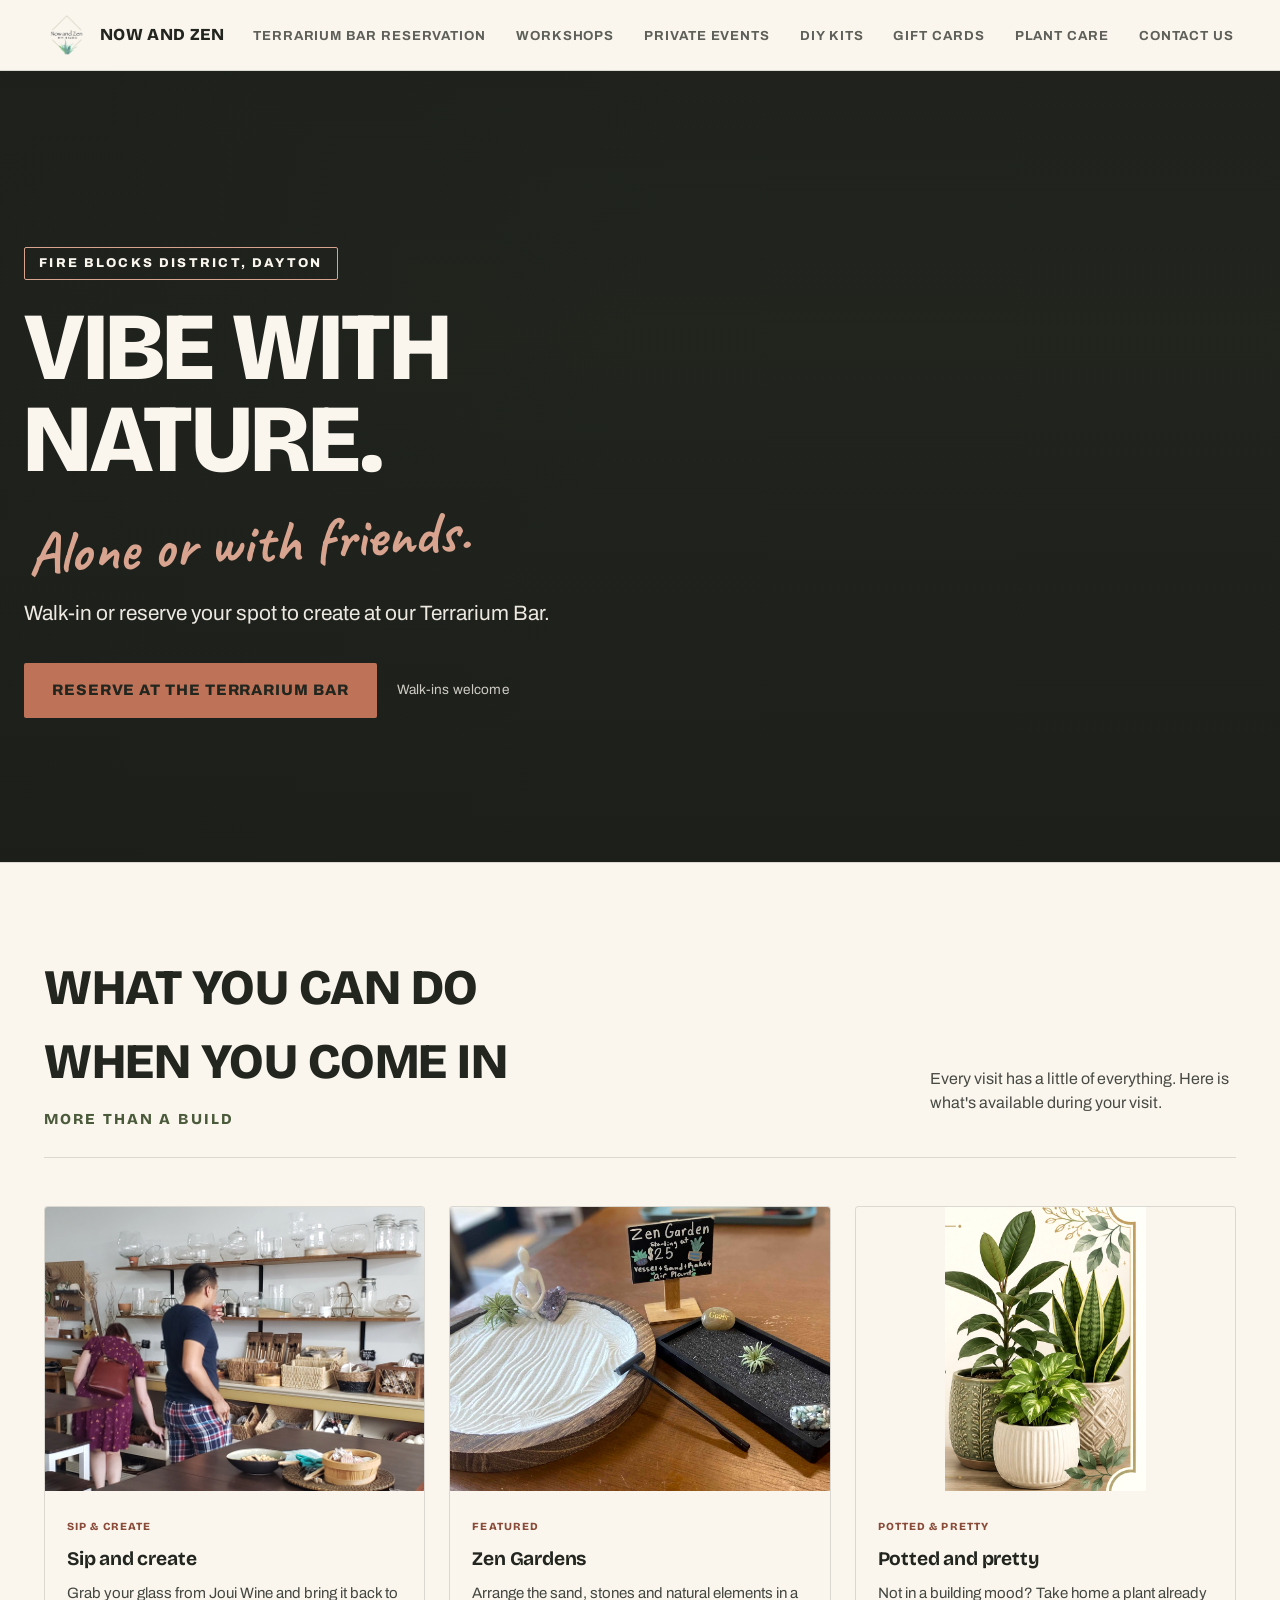
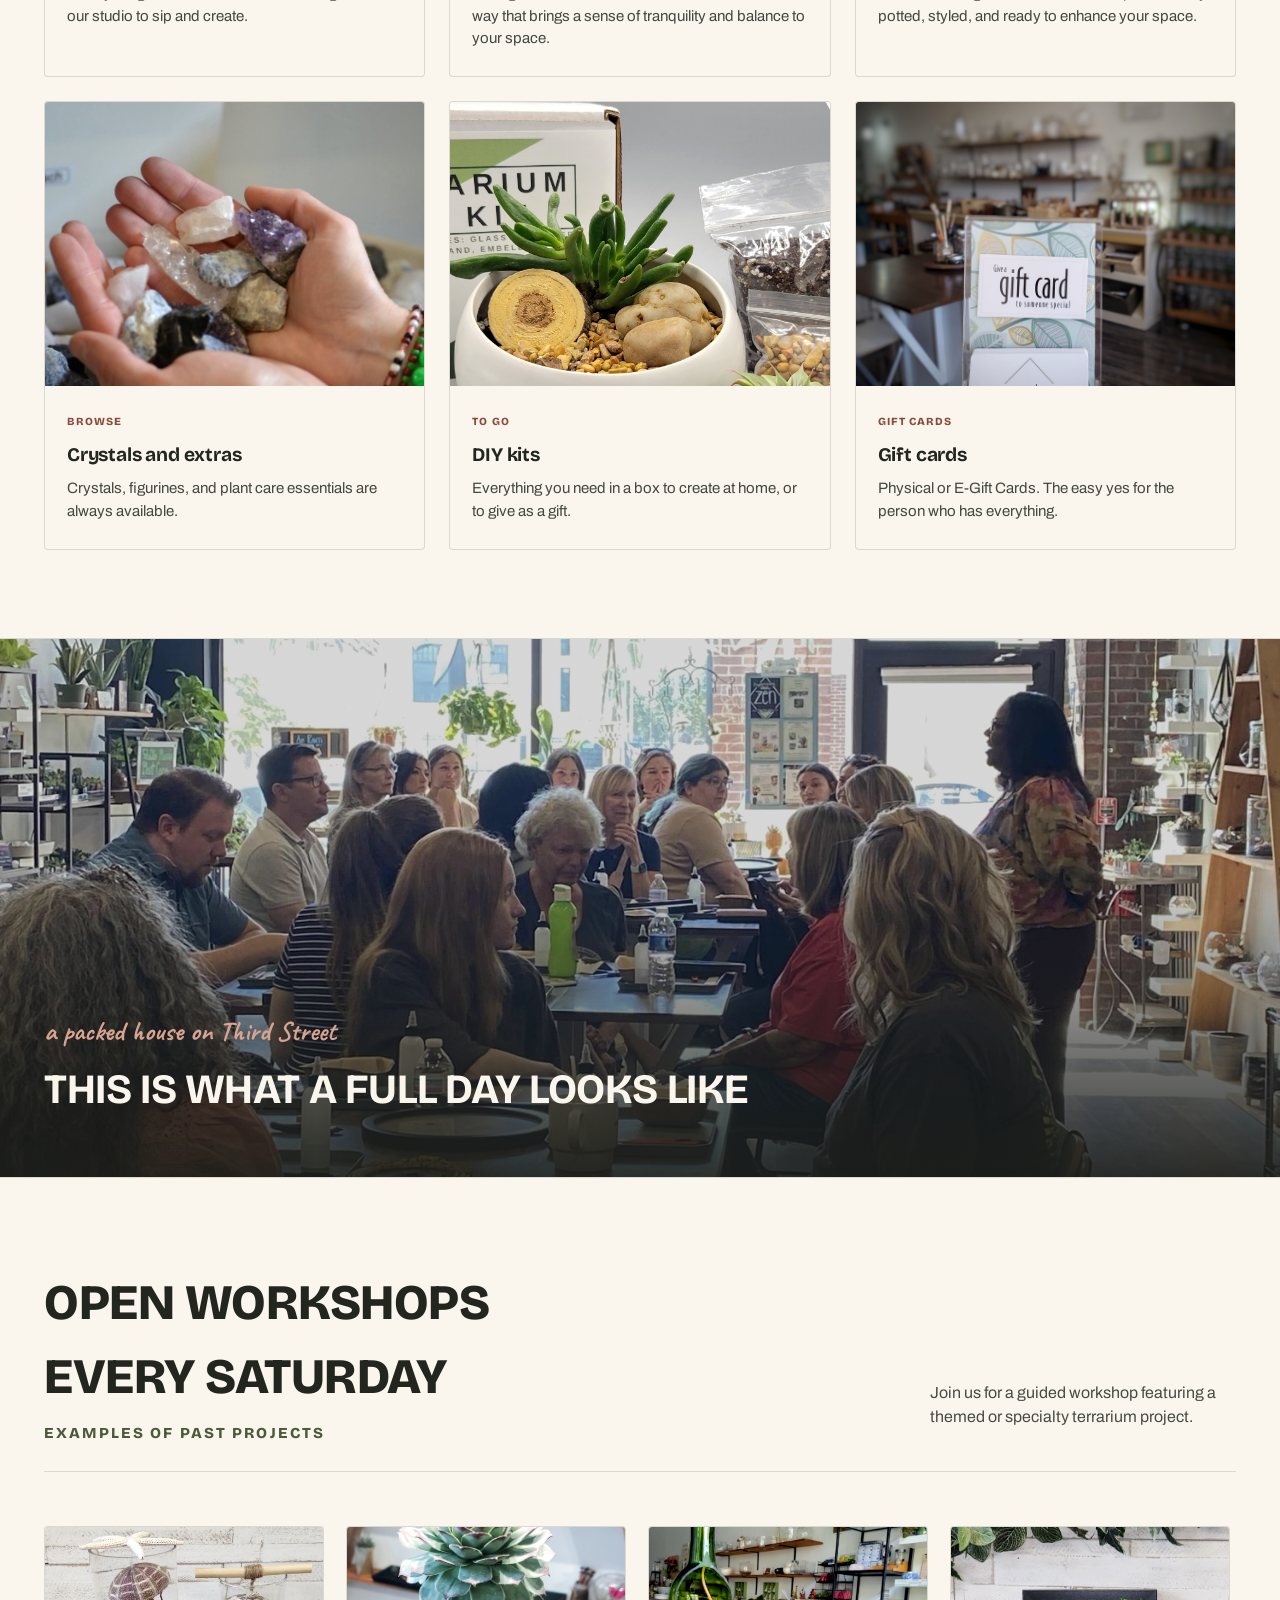
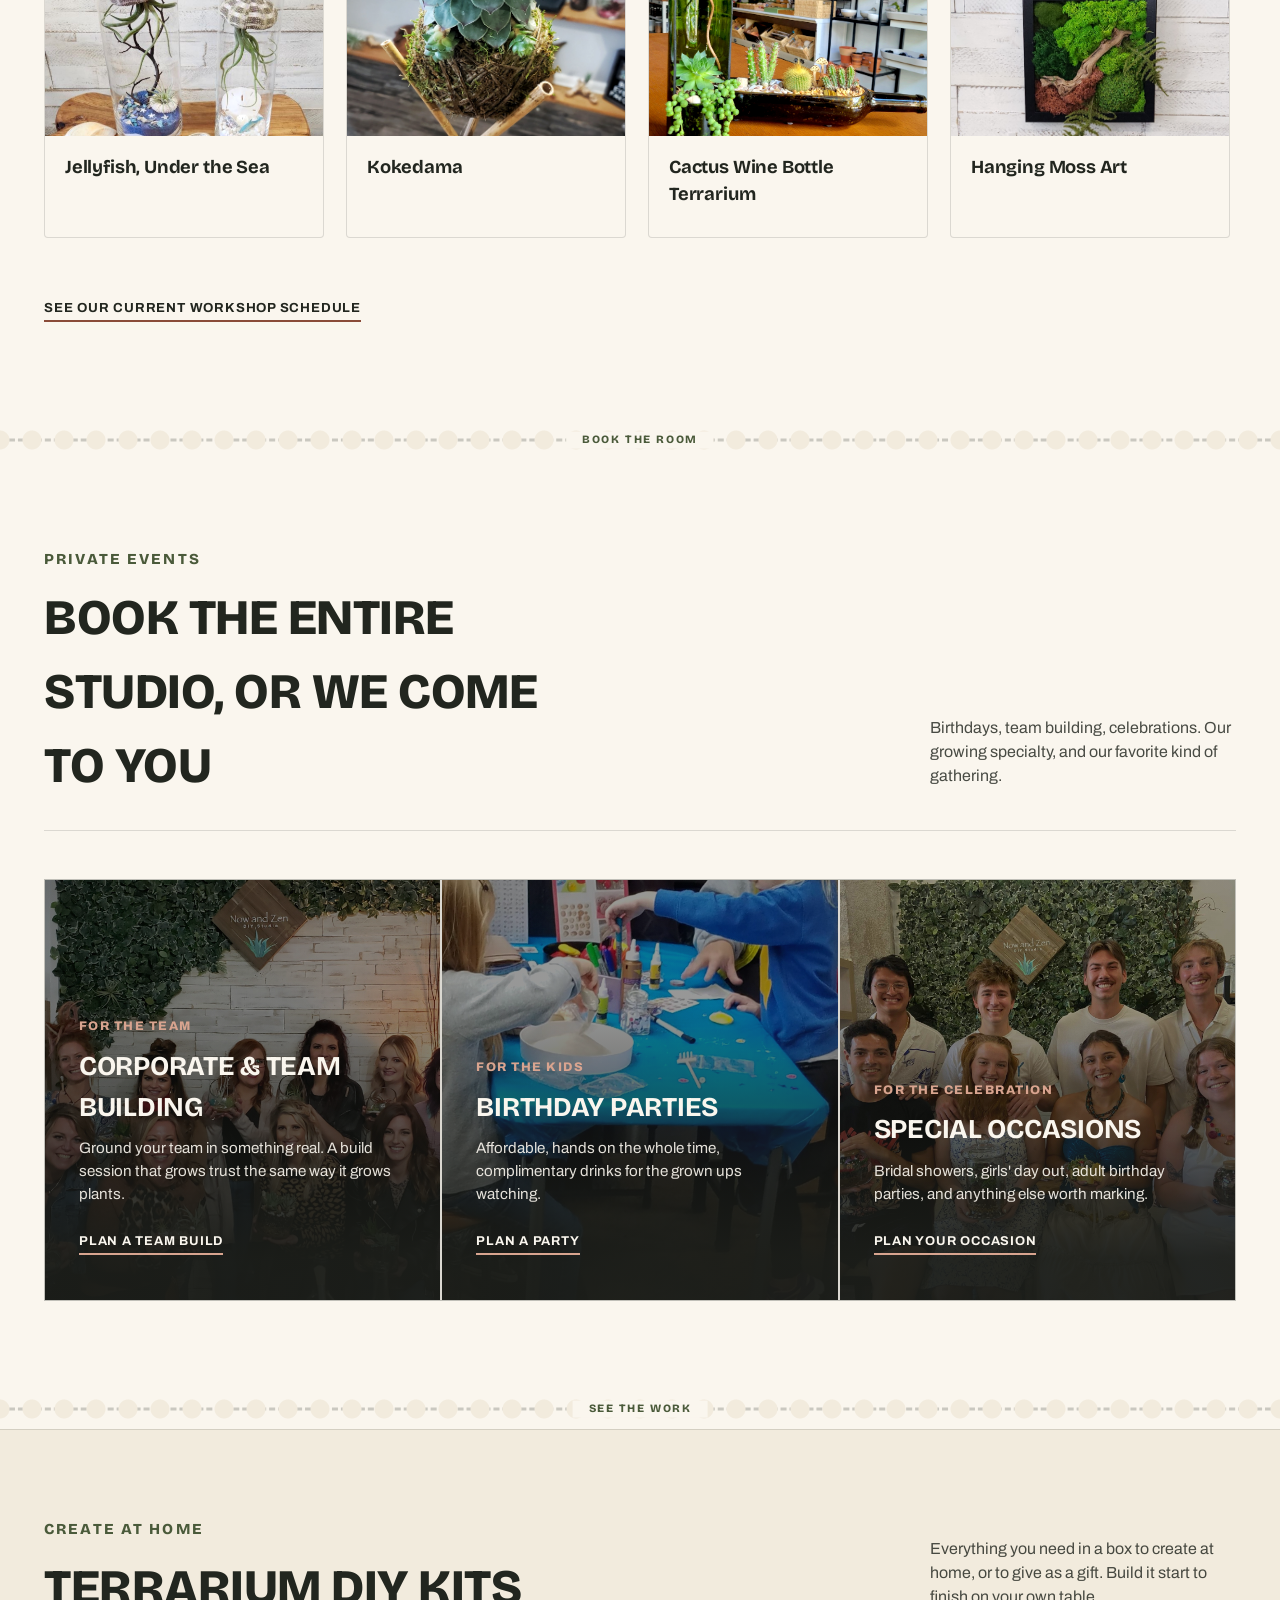
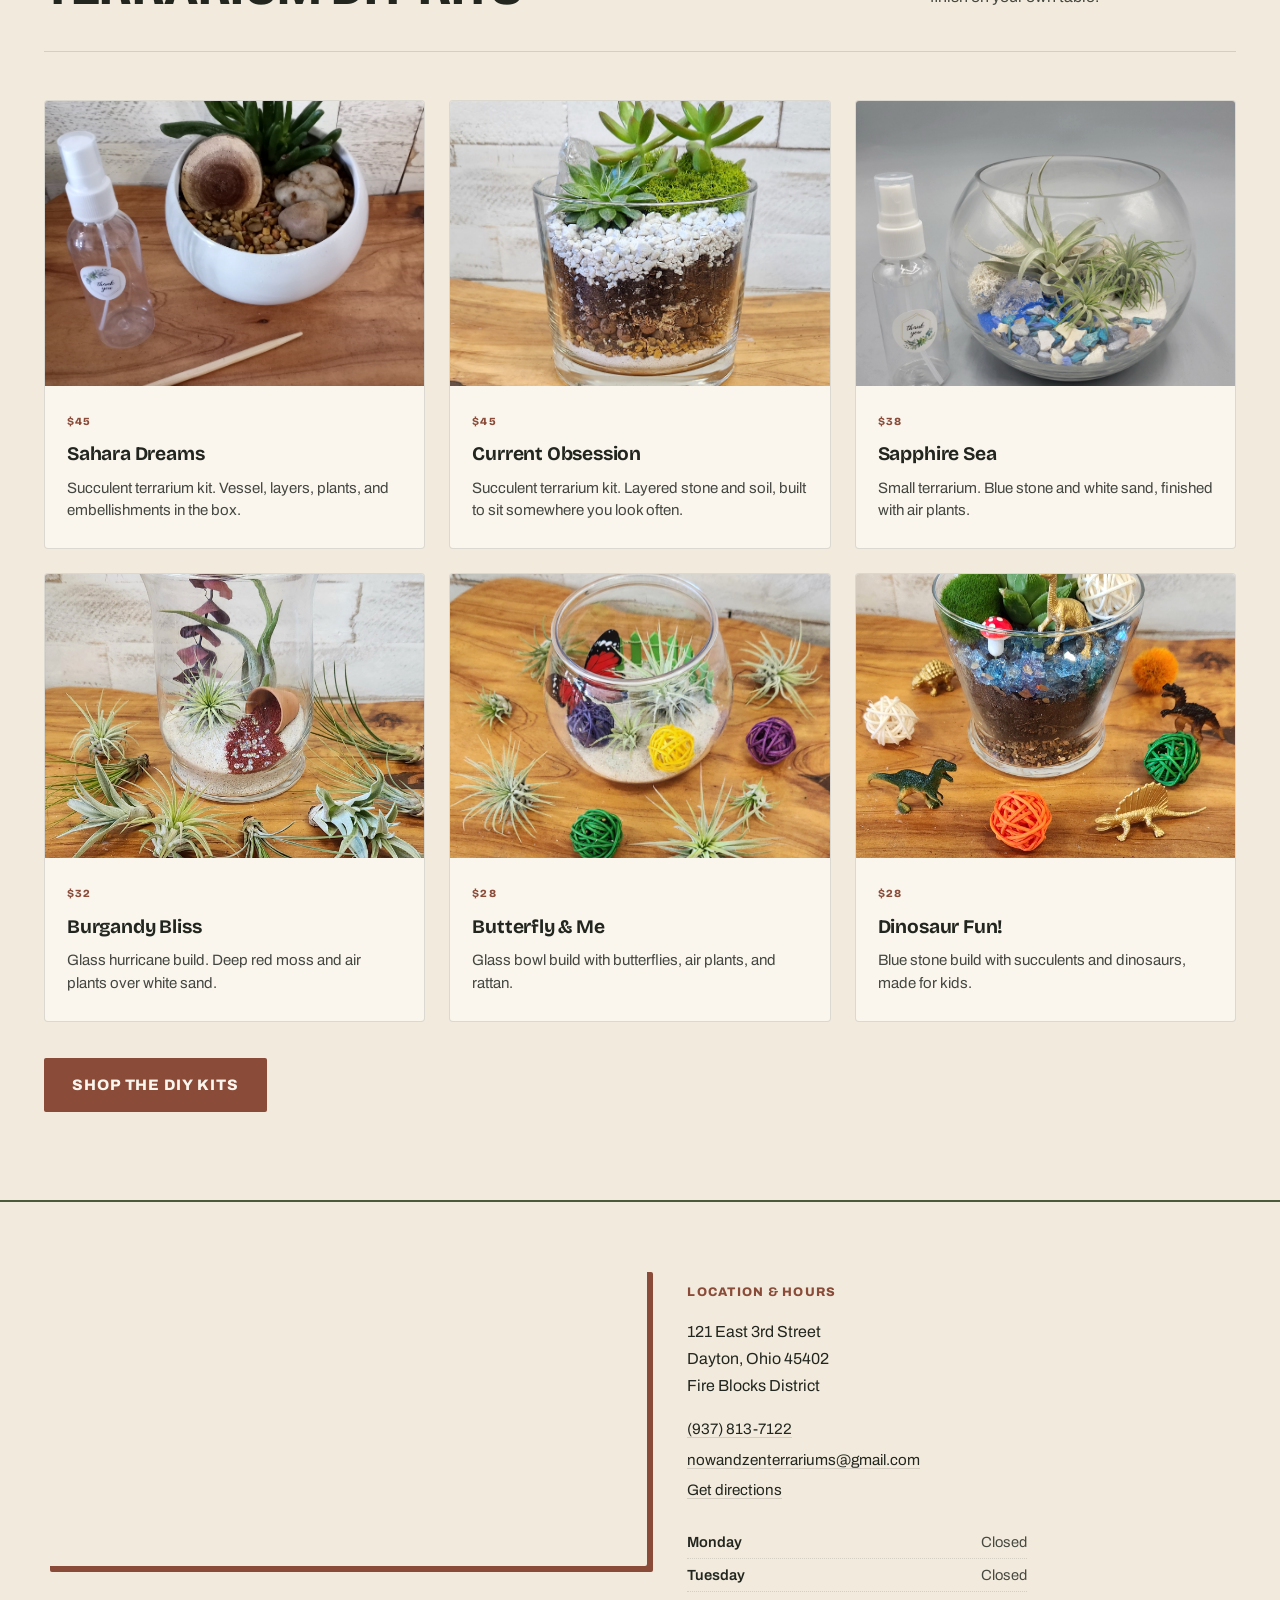
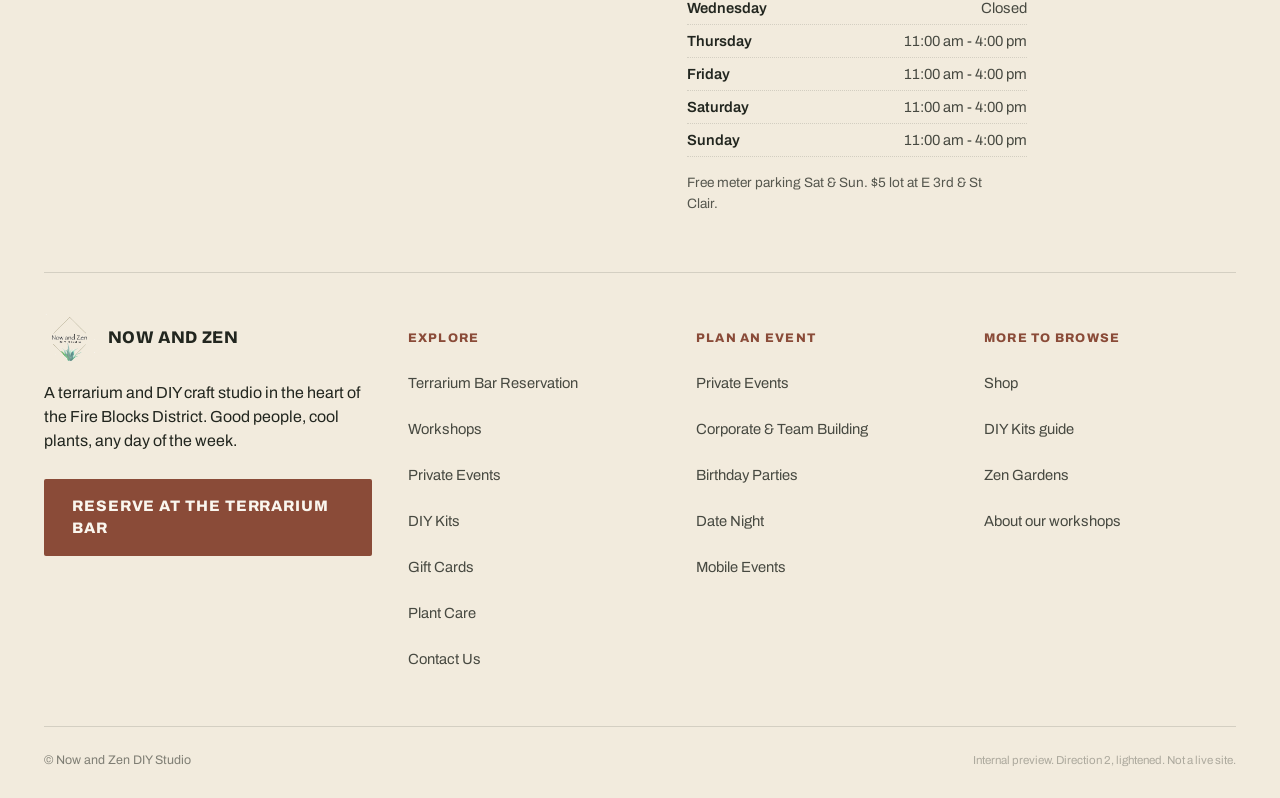
==== index.html @ 40c8275f "Initial commit: Now and Zen DIY Studio marketing site 12-page Tier 1 MVUL build. Includes the 2026-0" ====
<!doctype html>
<html lang="en">
<head>
<meta charset="UTF-8">
<meta name="viewport" content="width=device-width, initial-scale=1.0">
<!-- SEO: staging keeps noindex; remove this line at go-live on the real domain. DOMAIN = https://nowandzendiy.com [NEEDS: Paula domain confirm] -->
<meta name="robots" content="noindex, nofollow">
<title>Now and Zen DIY Studio | Terrariums, Workshops &amp; Private Events in Dayton</title>
<meta name="description" content="A terrarium and DIY craft studio in the Fire Blocks District of downtown Dayton, Ohio. Walk in and build at the Terrarium Bar, book a workshop, or host a private event.">
<link rel="canonical" href="https://nowandzendiy.com/">
<meta property="og:type" content="website">
<meta property="og:site_name" content="Now and Zen DIY Studio">
<meta property="og:title" content="Now and Zen DIY Studio | Terrariums, Workshops &amp; Private Events in Dayton">
<meta property="og:description" content="A terrarium and DIY craft studio in the Fire Blocks District of downtown Dayton, Ohio. Walk in and build at the Terrarium Bar, book a workshop, or host a private event.">
<meta property="og:url" content="https://nowandzendiy.com/">
<meta property="og:image" content="https://nowandzendiy.com/img/studio-wide.jpg">
<meta name="twitter:card" content="summary_large_image">
<meta name="twitter:title" content="Now and Zen DIY Studio | Terrariums, Workshops &amp; Private Events in Dayton">
<meta name="twitter:description" content="Terrarium building, workshops, and private events in downtown Dayton, Ohio.">
<meta name="twitter:image" content="https://nowandzendiy.com/img/studio-wide.jpg">
<link rel="preconnect" href="https://fonts.googleapis.com">
<link rel="preconnect" href="https://fonts.gstatic.com" crossorigin>
<link href="https://fonts.googleapis.com/css2?family=Bricolage+Grotesque:opsz,wght@12..96,400;12..96,600;12..96,700;12..96,800&family=Archivo:wght@400;500;600;700;800&family=Caveat:wght@600;700&display=swap" rel="stylesheet">
<link rel="stylesheet" href="assets/styles.css">
<!-- LocalBusiness schema. Only confirmed facts asserted; unconfirmed values flagged NEEDS. -->
<script type="application/ld+json">
{
  "@context": "https://schema.org",
  "@type": "LocalBusiness",
  "@id": "https://nowandzendiy.com/#business",
  "name": "Now and Zen DIY Studio",
  "description": "A terrarium and DIY craft studio in the Fire Blocks District of downtown Dayton, Ohio. Walk-in terrarium building at the Terrarium Bar, workshops, and private events.",
  "url": "https://nowandzendiy.com/",
  "telephone": "+1-937-813-7122",
  "email": "nowandzenterrariums@gmail.com",
  "image": "https://nowandzendiy.com/img/studio-wide.jpg",
  "priceRange": "$$",
  "address": {
    "@type": "PostalAddress",
    "streetAddress": "121 E 3rd St",
    "addressLocality": "Dayton",
    "addressRegion": "OH",
    "postalCode": "45402",
    "addressCountry": "US"
  },
  "areaServed": [
    {"@type": "City", "name": "Dayton"},
    {"@type": "AdministrativeArea", "name": "Montgomery County, Ohio"}
  ],
  "openingHoursSpecification": [
    {"@type": "OpeningHoursSpecification", "dayOfWeek": ["Thursday","Friday","Saturday","Sunday"], "opens": "11:00", "closes": "16:00"}
  ],
  "sameAs": ["https://www.instagram.com/nowandzendiy"]
}
</script>
</head>
<body>

<a href="#main" class="skip-link">Skip to content</a>

<!-- ===== SHARED NAV (identical on every page; set aria-current per page) ===== -->
<header class="site-nav">
  <div class="nav-row wrap">
    <a href="index.html" class="nav-brand">
      <img src="img/logo-transparent.png" alt="Now and Zen DIY Studio logo">
      <span>Now and Zen</span>
    </a>
    <nav aria-label="Primary">
      <ul class="nav-links" id="navLinks">
        <li><a href="terrarium-bar-reservation.html">Terrarium Bar Reservation</a></li>
        <li><a href="https://www.shopnowandzen.com/open-workshop" target="_blank" rel="noopener">Workshops</a></li>
        <li><a href="index.html#private-teaser">Private Events</a></li>
        <li><a href="https://www.shopnowandzen.com/diy-kits" target="_blank" rel="noopener">DIY Kits</a></li>
        <li><a href="gift-cards.html">Gift Cards</a></li>
        <li><a href="plant-care.html">Plant Care</a></li>
        <li><a href="https://www.shopnowandzen.com/contact-us" target="_blank" rel="noopener">Contact Us</a></li>
      </ul>
    </nav>
    <button class="nav-toggle" id="navToggle" aria-expanded="false" aria-controls="navLinks" aria-label="Toggle menu">&#9776;</button>
  </div>
</header>

<main id="main">

  <!-- HERO carousel -->
  <!-- Decision 2026-07-18 (Craig): the vertical walk-in clip won't full-bleed cleanly behind the
       headline the way it was shot, so we're skipping the hero video and folding the new storefront
       stills into the existing photo carousel (front-of-building frame = Paula's 7/17 request).
       Same opaque gradient + text-on-top treatment as before. The walk-in film lives on as a
       reusable asset (audit-engine/video HeroFilm), just not as the hero. -->
  <section class="hero" id="top">
    <div class="hero-media">
      <!-- 9 frames, interleaved so the four product shots never run consecutively:
           exterior, in-studio build, product, lifestyle, product, exterior, in-studio build,
           product, product. The four product frames are Paula's photos from 2026-07-21
           ("add these pics, some or all, in the scrolling 1st picture on the homepage").
           Craig 2026-07-21: the posed group shot came out, two in-studio building shots went in. -->
      <img class="hero-shot-exterior" src="img/storefront-wide.jpg" alt="The Now and Zen DIY Studio storefront at 121 in the Fire Blocks District of downtown Dayton, plant-graphic windows and the OPEN sign lit">
      <img class="hero-shot-build" src="img/mday-family.jpg" alt="Two guests building terrariums side by side at the studio bar, shelves of glass vessels behind them">
      <img class="hero-shot-product" src="img/hero-cloche-terrarium-bar.jpg" alt="A tall cloche terrarium with a meditating figure and layered stones, on a wood slice under the Terrarium Bar sign">
      <img src="img/couple2.jpg" alt="Two friends smiling in front of the living plant wall and Now and Zen sign, holding a finished terrarium">
      <img class="hero-shot-product" src="img/hero-airplant-orb.jpg" alt="A hanging glass orb terrarium with an air plant and a Stay Magical wood tag, against a moss wall">
      <img class="hero-shot-exterior" src="img/storefront-angle.jpg" alt="The Now and Zen storefront from the sidewalk, blade sign and a come-in-and-create-terrariums sandwich board out front">
      <img class="hero-shot-build alt-crop" src="img/couple-working.jpg" alt="A room of guests standing and seated at the long table building terrariums, storefront windows behind them">
      <img class="hero-shot-product" src="img/hero-closed-jar-terrarium.jpg" alt="A closed jar terrarium with pink polka dot plants and fern, beside potted houseplants">
      <img class="hero-shot-product" src="img/hero-succulent-bowl.jpg" alt="A finished succulent terrarium with amethyst and purple moss, held up in the studio">
    </div>
    <div class="hero-content">
      <div class="hero-inner">
        <span class="hero-eyebrow">Fire Blocks District, Dayton</span>
        <h1 class="hero-title">Vibe with nature. <span class="script-word accent-script">Alone or with friends.</span></h1>
        <p class="hero-sub">Walk-in or reserve your spot to create at our Terrarium Bar.</p>
        <div class="hero-actions">
          <a href="terrarium-bar-reservation.html" class="btn-primary">Reserve at the Terrarium Bar</a>
          <span class="hero-meta">Walk-ins welcome</span>
        </div>
      </div>
    </div>
  </section>

  <!-- MARQUEE — pulled per owner call 2026-07-24. Paula/Alleah decided the day-specific specials
       (BOGO Thursdays / Lunch Brunch Create Fridays / Sunday Funday) should NOT be on the site at
       all, so nobody thinks that's the only thing available that day — those promos run through
       social/flyers instead. Alleah is sending replacement copy for this band. Markup left in place,
       commented out, so it's a one-line swap once her wording arrives; do not restore the old copy.
  <div class="marquee-band" aria-label="This week at the studio">
    <div class="marquee-track" id="marqueeTrack">
      <span>REPLACEMENT COPY PENDING</span><span>REPLACEMENT COPY PENDING</span>
      <span>REPLACEMENT COPY PENDING</span><span>REPLACEMENT COPY PENDING</span>
    </div>
  </div>
  -->


  <!-- EVERYDAY FEATURES (new per meeting) -->
  <section id="everyday">
    <div class="wrap">
      <div class="section-head">
        <div>
          <h2 class="section-title">What you can do when you come in</h2>
          <span class="section-num" style="margin-bottom:0; margin-top:8px;">More than a build</span>
        </div>
        <p class="section-tag">Every visit has a little of everything. Here is what's available during your visit.</p>
      </div>

      <!-- Card copy and photos are Paula and Alleah's own, supplied 2026-07-21 (pptx slides 4-6 +
           the "More than a Build" photo email). Order matches their list. -->
      <div class="features-grid">
        <article class="feature-card">
          <div class="feature-photo"><img src="img/everyday-sip-and-create.jpg" alt="Two customers browsing the vessel shelves and supply bins inside the studio"></div>
          <div class="feature-body">
            <span class="feature-tag">Sip &amp; Create</span>
            <h3>Sip and create</h3>
            <!-- NEEDS (Paula): confirm it is fine to name Joui Wine on the site. -->
            <p>Grab your glass from Joui Wine and bring it back to our studio to sip and create.</p>
          </div>
        </article>

        <article class="feature-card">
          <div class="feature-photo"><img src="img/everyday-zen-gardens.jpg" alt="Two finished Zen Gardens, a round raked sand dish and a black sand tray with an air plant"></div>
          <div class="feature-body">
            <span class="feature-tag">Featured</span>
            <h3>Zen Gardens</h3>
            <p>Arrange the sand, stones and natural elements in a way that brings a sense of tranquility and balance to your space.</p>
          </div>
        </article>

        <article class="feature-card">
          <!-- Per owner call 2026-07-24: re-cropped from the original graphic (04-content/
               owner-photos-2026-07-21/originals/potted plants 2.png) so the full pots and plant
               tops show with nothing cut off, instead of the tighter landscape crop that was
               clipping both. Portrait source shown with object-fit:contain against the site's own
               ivory so nothing crops, per "even if it's smaller, we need the whole picture." -->
          <div class="feature-photo" style="background:var(--ivory);"><img src="img/everyday-potted-and-pretty-v2.jpg" alt="Three houseplants in decorative ceramic pots, full pots and plant tops visible, ready to take home" style="object-fit:contain;"></div>
          <div class="feature-body">
            <span class="feature-tag">Potted &amp; Pretty</span>
            <h3>Potted and pretty</h3>
            <p>Not in a building mood? Take home a plant already potted, styled, and ready to enhance your space.</p>
          </div>
        </article>

        <article class="feature-card">
          <div class="feature-photo"><img src="img/everyday-crystals.jpg" alt="Two hands holding a selection of raw crystals including amethyst and quartz"></div>
          <div class="feature-body">
            <span class="feature-tag">Browse</span>
            <h3>Crystals and extras</h3>
            <!-- Their wording was "We have crystals, figurines, and plant care essentials are always
                 available." Kept their words, dropped the doubled verb. -->
            <p>Crystals, figurines, and plant care essentials are always available.</p>
          </div>
        </article>

        <article class="feature-card">
          <div class="feature-photo"><img src="img/everyday-diy-kits.png" alt="A Terrarium DIY Kit: planted bowl, kit box, and sealed bags of soil and stones"></div>
          <div class="feature-body">
            <span class="feature-tag">To Go</span>
            <h3>DIY kits</h3>
            <p>Everything you need in a box to create at home, or to give as a gift.</p>
          </div>
        </article>

        <article class="feature-card">
          <div class="feature-photo"><img src="img/everyday-gift-cards.jpg" alt="A Now and Zen gift card display standing on a table in the studio"></div>
          <div class="feature-body">
            <span class="feature-tag">Gift Cards</span>
            <h3>Gift cards</h3>
            <p>Physical or E-Gift Cards. The easy yes for the person who has everything.</p>
          </div>
        </article>
      </div>
    </div>
  </section>

  <!-- MID-BLEED -->
  <section style="padding:0;">
    <div class="mid-bleed">
      <img src="img/studio-wide.jpg" alt="A full workshop crowd seated at long tables building terrariums together near the storefront windows">
      <div class="mid-bleed-copy">
        <span class="accent-script">a packed house on Third Street</span>
        <h2>This is what a full day looks like</h2>
      </div>
    </div>
  </section>

  <!-- WORKSHOPS TEASER -->
  <section id="workshops-teaser">
    <div class="wrap">
      <div class="section-head">
        <div>
          <!-- Per owner call 2026-07-21/07-24: workshops is the primary thing they want people to
               notice and click into, so this now carries the big heading style. "Open workshops
               every Saturday" is their wording from the 7/21 notes; it replaces "most weekends" and
               contradicts the 7/05 note that there is no fixed weekly rotation. Confirm before this
               goes live on the real domain. -->
          <h2 class="section-title">Open workshops every Saturday</h2>
          <span class="section-num" style="margin-bottom:0; margin-top:8px;">Examples of past projects</span>
        </div>
        <p class="section-tag">Join us for a guided workshop featuring a themed or specialty terrarium project.</p>
      </div>
      <!-- Their own past-project photos and names, emailed 2026-07-21 3:51pm, in the order they
           listed them. Titles are their words with nothing invented underneath, since the email
           said the names ARE the descriptions.
           Succulent Pumpkin photo arrived separately at 4:21pm and is in. -->
      <div class="strip-scroll" role="list">
        <article class="strip-card" role="listitem">
          <div class="strip-photo"><img src="img/project-jellyfish.jpg" alt="Two tall glass cylinders with sea-urchin-shell jellyfish air plants hanging over blue and white sand, shells set around the base"></div>
          <div class="strip-body"><h3>Jellyfish, Under the Sea</h3></div>
        </article>
        <article class="strip-card" role="listitem">
          <div class="strip-photo"><img src="img/project-kokedama.jpg" alt="A large rosette succulent set into a moss-wrapped kokedama ball, resting on a crossed bamboo stand"></div>
          <div class="strip-body"><h3>Kokedama</h3></div>
        </article>
        <article class="strip-card" role="listitem">
          <div class="strip-photo"><img src="img/project-cactus-wine-bottle.jpg" alt="A cut wine bottle planted with cacti and a mushroom accent, beside a standing green bottle holding a succulent and string of pearls"></div>
          <div class="strip-body"><h3>Cactus Wine Bottle Terrarium</h3></div>
        </article>
        <article class="strip-card" role="listitem">
          <div class="strip-photo"><img src="img/project-hanging-moss-art.jpg" alt="A black framed moss art panel in layered greens and rust with driftwood and fern, hung on the white plank wall"></div>
          <div class="strip-body"><h3>Hanging Moss Art</h3></div>
        </article>
        <article class="strip-card" role="listitem">
          <div class="strip-photo"><img src="img/project-tropical-garden-lrg.jpg" alt="A large closed cloche terrarium with ferns, pink polka dot plants, driftwood and a seated figure over layered stone and soil, under the Terrarium Bar sign"></div>
          <div class="strip-body"><h3>Tropical Garden, Large</h3></div>
        </article>
        <article class="strip-card" role="listitem">
          <div class="strip-photo"><img src="img/project-snowman-terrarium.jpg" alt="A snowman built from two stacked glass globes, a top hat and red scarf, with a winter scene above and planted foliage below"></div>
          <div class="strip-body"><h3>Snowman Terrarium</h3></div>
        </article>
        <article class="strip-card" role="listitem">
          <div class="strip-photo"><img src="img/project-succulent-pumpkin.jpg" alt="Two pumpkins topped with succulents, moss, and pine cones, staged on a hay bale with fall leaves in the studio"></div>
          <div class="strip-body"><h3>Succulent Pumpkin</h3></div>
        </article>
      </div>
      <div style="margin-top:28px;"><a href="https://www.shopnowandzen.com/open-workshop" target="_blank" rel="noopener" class="btn-ghost"><span>See our current workshop schedule</span></a></div>
    </div>
  </section>

  <div class="perf-divider" aria-hidden="true"><span class="perf-label">Book the room</span></div>

  <!-- PRIVATE EVENTS TEASER (growth priority) -->
  <section id="private-teaser">
    <div class="wrap">
      <div class="section-head">
        <div>
          <span class="section-num">Private events</span>
          <h2 class="section-title">Book the entire studio, or we come to you</h2>
        </div>
        <p class="section-tag">Birthdays, team building, celebrations. Our growing specialty, and our favorite kind of gathering.</p>
      </div>
      <!-- Per owner notes 2026-07-21 (slides 10-11): third "Special Occasions" panel added, and every
           link in this section goes to their existing private event form on shopnowandzen.com. -->
      <div class="events-split three-up">
        <div class="event-panel">
          <img src="img/private-corporate-group.jpg" alt="A group of guests holding up the terrariums they built together, in front of the plant wall and Now and Zen sign">
          <div class="event-panel-body">
            <span class="event-kicker">For the team</span>
            <h3>Corporate &amp; Team Building</h3>
            <p>Ground your team in something real. A build session that grows trust the same way it grows plants.</p>
            <a href="https://www.shopnowandzen.com/private" target="_blank" rel="noopener" class="event-link"><span>Plan a team build</span></a>
          </div>
        </div>
        <div class="event-panel">
          <img src="img/kiddos-working.jpg" alt="Two children building sand-art terrariums at a Now and Zen kids party table">
          <div class="event-panel-body">
            <span class="event-kicker">For the kids</span>
            <h3>Birthday Parties</h3>
            <p>Affordable, hands on the whole time, complimentary drinks for the grown ups watching.</p>
            <a href="https://www.shopnowandzen.com/private" target="_blank" rel="noopener" class="event-link"><span>Plan a party</span></a>
          </div>
        </div>
        <div class="event-panel">
          <img src="img/julybiggroup.jpg" alt="A large group celebrating together with their finished terrariums in the studio">
          <div class="event-panel-body">
            <span class="event-kicker">For the celebration</span>
            <h3>Special Occasions</h3>
            <p>Bridal showers, girls' day out, adult birthday parties, and anything else worth marking.</p>
            <a href="https://www.shopnowandzen.com/private" target="_blank" rel="noopener" class="event-link"><span>Plan your occasion</span></a>
          </div>
        </div>
      </div>
    </div>
  </section>

  <div class="perf-divider" aria-hidden="true"><span class="perf-label">See the work</span></div>

  <!-- CREATE AT HOME / TERRARIUM DIY KITS -->
  <!-- Replaces the old "Every piece gets a name" gallery per owner notes 2026-07-21 (slide 12):
       full pics of the kits, each linking to its real product page on the Square store.
       Kit names and prices are the live store's own, pulled 2026-07-18. -->
  <section id="diy-kits-band" style="background:var(--ivory-deep); border-top:1px solid var(--line);">
    <div class="wrap">
      <div class="section-head">
        <div>
          <span class="section-num">Create at home</span>
          <h2 class="section-title">Terrarium DIY kits</h2>
        </div>
        <p class="section-tag">Everything you need in a box to create at home, or to give as a gift. Build it start to finish on your own table.</p>
      </div>

      <div class="features-grid">
        <article class="feature-card">
          <a href="https://www.shopnowandzen.com/product/-sahara-dreams-succulent-terrarium-kit/305" target="_blank" rel="noopener" style="text-decoration:none; color:inherit;">
            <div class="feature-photo"><img src="img/sahara-dreams-kit.jpg" alt="Sahara Dreams succulent terrarium kit, boxed with vessel, base layers, and plants"></div>
            <div class="feature-body">
              <span class="feature-tag">$45</span>
              <h3>Sahara Dreams</h3>
              <p>Succulent terrarium kit. Vessel, layers, plants, and embellishments in the box.</p>
            </div>
          </a>
        </article>

        <article class="feature-card">
          <a href="https://www.shopnowandzen.com/product/-current-obsession-succulent-terrarium-kit/8" target="_blank" rel="noopener" style="text-decoration:none; color:inherit;">
            <div class="feature-photo"><img src="img/current-obsession.jpg" alt="Current Obsession, a layered succulent terrarium with white stones, green moss, and a crystal"></div>
            <div class="feature-body">
              <span class="feature-tag">$45</span>
              <h3>Current Obsession</h3>
              <p>Succulent terrarium kit. Layered stone and soil, built to sit somewhere you look often.</p>
            </div>
          </a>
        </article>

        <article class="feature-card">
          <a href="https://www.shopnowandzen.com/product/-sapphire-sea-small-terrarium/1" target="_blank" rel="noopener" style="text-decoration:none; color:inherit;">
            <div class="feature-photo"><img src="img/sapphire-sea.jpg" alt="Sapphire Sea, a small round terrarium with blue stones, white sand, and air plants"></div>
            <div class="feature-body">
              <span class="feature-tag">$38</span>
              <h3>Sapphire Sea</h3>
              <p>Small terrarium. Blue stone and white sand, finished with air plants.</p>
            </div>
          </a>
        </article>

        <article class="feature-card">
          <a href="https://www.shopnowandzen.com/product/burgandy-bliss/4WVRHJLE4BR2WCW3FONBHQJN" target="_blank" rel="noopener" style="text-decoration:none; color:inherit;">
            <div class="feature-photo"><img src="img/burgandy-bliss.jpg" alt="Burgandy Bliss, a glass hurricane terrarium with deep red foliage and air plants"></div>
            <div class="feature-body">
              <span class="feature-tag">$32</span>
              <h3>Burgandy Bliss</h3>
              <p>Glass hurricane build. Deep red moss and air plants over white sand.</p>
            </div>
          </a>
        </article>

        <article class="feature-card">
          <a href="https://www.shopnowandzen.com/product/butterfly-me/ITHCJECYFBVDNGOEBP4JXENK" target="_blank" rel="noopener" style="text-decoration:none; color:inherit;">
            <div class="feature-photo"><img src="img/butterflies-and-me.jpg" alt="Butterfly and Me, a glass bowl terrarium with butterflies, air plants, and rattan balls"></div>
            <div class="feature-body">
              <span class="feature-tag">$28</span>
              <h3>Butterfly &amp; Me</h3>
              <p>Glass bowl build with butterflies, air plants, and rattan.</p>
            </div>
          </a>
        </article>

        <article class="feature-card">
          <a href="https://www.shopnowandzen.com/product/dinosaur-fun-/Z3AI63P22QMHXIHNWQKO5G2H" target="_blank" rel="noopener" style="text-decoration:none; color:inherit;">
            <div class="feature-photo"><img src="img/kids-dino-diy.jpg" alt="Dinosaur Fun, a glass terrarium with a succulent, blue stones, and toy dinosaurs staged around it"></div>
            <div class="feature-body">
              <span class="feature-tag">$28</span>
              <h3>Dinosaur Fun!</h3>
              <p>Blue stone build with succulents and dinosaurs, made for kids.</p>
            </div>
          </a>
        </article>
      </div>

      <div style="margin-top:36px;">
        <a href="https://www.shopnowandzen.com/diy-kits" target="_blank" rel="noopener" class="btn-primary">Shop the DIY kits</a>
      </div>
    </div>
  </section>

</main>

<!-- ===== SHARED FOOTER (identical on every page) ===== -->
<footer class="site-footer">
  <div class="wrap">
    <!-- Location block per owner notes 2026-07-21 (slide 14): map, restructured hours,
         email + phone, free-meter parking kept. Replaces the old Visit page. -->
    <div class="footer-locate">
      <div class="footer-map">
        <iframe
          title="Map to Now and Zen DIY Studio, 121 E 3rd St, Dayton, Ohio"
          src="https://www.google.com/maps?q=121+E+3rd+St,+Dayton,+OH+45402&output=embed"
          width="100%" height="300" style="border:0;" loading="lazy"
          referrerpolicy="no-referrer-when-downgrade" allowfullscreen></iframe>
      </div>
      <div class="footer-locate-info">
        <h4>Location &amp; Hours</h4>
        <address>
          121 East 3rd Street<br>Dayton, Ohio 45402<br>Fire Blocks District
        </address>
        <p class="footer-contact">
          <a href="tel:+19378137122">(937) 813-7122</a><br>
          <a href="mailto:nowandzenterrariums@gmail.com">nowandzenterrariums@gmail.com</a><br>
          <a href="https://www.google.com/maps/dir/?api=1&amp;destination=121+E+3rd+St,+Dayton,+OH+45402" target="_blank" rel="noopener">Get directions</a>
        </p>
        <dl class="hours-list">
          <div><dt>Monday</dt><dd>Closed</dd></div>
          <div><dt>Tuesday</dt><dd>Closed</dd></div>
          <div><dt>Wednesday</dt><dd>Closed</dd></div>
          <div><dt>Thursday</dt><dd>11:00 am - 4:00 pm</dd></div>
          <div><dt>Friday</dt><dd>11:00 am - 4:00 pm</dd></div>
          <div><dt>Saturday</dt><dd>11:00 am - 4:00 pm</dd></div>
          <div><dt>Sunday</dt><dd>11:00 am - 4:00 pm</dd></div>
        </dl>
        <p class="footer-parking">Free meter parking Sat &amp; Sun. $5 lot at E 3rd &amp; St Clair.</p>
      </div>
    </div>

    <div class="footer-grid">
      <div>
        <div class="footer-brand">
          <img src="img/logo-transparent.png" alt="Now and Zen DIY Studio logo">
          <span>Now and Zen</span>
        </div>
        <p>A terrarium and DIY craft studio in the heart of the Fire Blocks District. Good people, cool plants, any day of the week.</p>
        <a href="terrarium-bar-reservation.html" class="btn-primary" style="margin-top:10px;">Reserve at the Terrarium Bar</a>
      </div>
      <div class="footer-col">
        <h4>Explore</h4>
        <a href="terrarium-bar-reservation.html">Terrarium Bar Reservation</a>
        <a href="https://www.shopnowandzen.com/open-workshop" target="_blank" rel="noopener">Workshops</a>
        <a href="index.html#private-teaser">Private Events</a>
        <a href="https://www.shopnowandzen.com/diy-kits" target="_blank" rel="noopener">DIY Kits</a>
        <a href="gift-cards.html">Gift Cards</a>
        <a href="plant-care.html">Plant Care</a>
        <a href="https://www.shopnowandzen.com/contact-us" target="_blank" rel="noopener">Contact Us</a>
      </div>
      <div class="footer-col">
        <h4>Plan an event</h4>
        <a href="private-events.html">Private Events</a>
        <a href="corporate-team-building.html">Corporate &amp; Team Building</a>
        <a href="birthday-parties.html">Birthday Parties</a>
        <a href="date-night.html">Date Night</a>
        <a href="mobile-events.html">Mobile Events</a>
      </div>
      <div class="footer-col">
        <h4>More to browse</h4>
        <a href="shop.html">Shop</a>
        <a href="diy-kits.html">DIY Kits guide</a>
        <a href="zen-gardens.html">Zen Gardens</a>
        <a href="workshops.html">About our workshops</a>
      </div>
    </div>
    <div class="footer-bottom">
      <span>&copy; Now and Zen DIY Studio</span>
      <span class="footer-note">Internal preview. Direction 2, lightened. Not a live site.</span>
    </div>
  </div>
</footer>

<script>
  /* mobile nav */
  (function(){
    var toggle=document.getElementById('navToggle'), links=document.getElementById('navLinks');
    if(!toggle||!links)return;
    toggle.addEventListener('click',function(){var o=links.classList.toggle('open');toggle.setAttribute('aria-expanded',o?'true':'false');});
    links.querySelectorAll('a').forEach(function(a){a.addEventListener('click',function(){links.classList.remove('open');toggle.setAttribute('aria-expanded','false');});});
  })();
  /* scroll reveal */
  (function(){
    var els=document.querySelectorAll('.reveal-on-scroll'); if(!els.length)return;
    var reduce=window.matchMedia&&window.matchMedia('(prefers-reduced-motion: reduce)').matches;
    if(reduce||!('IntersectionObserver'in window)){els.forEach(function(e){e.classList.add('is-visible');});return;}
    var ob=new IntersectionObserver(function(en){en.forEach(function(e){if(e.isIntersecting){e.target.classList.add('is-visible');ob.unobserve(e.target);}});},{threshold:0.3});
    els.forEach(function(e){ob.observe(e);});
  })();
</script>
</body>
</html>
---- assets/styles.css ----
/* ===================================================================
   Now and Zen DIY Studio — shared design system
   Direction 2 "Third Street Social", re-themed LIGHT per 2026-07-17.
   Ported from variants/third-street-social; token map in BUILD-PLAN §5.
   =================================================================== */

:root{
  --ink:#22261F;          /* text (was --charcoal bg) */
  --ivory:#FAF6EE;        /* page bg (was --cream text) */
  --ivory-deep:#F2EBDD;   /* alt section bg (was --charcoal-2) */
  --olive:#4A5A3A;        /* deepened for contrast on ivory */
  --olive-soft:#77835C;   /* lighter olive for large fills */
  --blush:#BE7359;        /* deepened CTA so ink text passes AA on it */
  --blush-soft:#D8A48F;   /* original blush, for accents on dark photos */
  --brick:#8A4B38;        /* offset-shadow accent */
  --gold:#B99B5F;
  --line: rgba(34,38,31,0.14);
  --line-strong: rgba(34,38,31,0.22);
  /* photo grades */
  --photo-overlay: saturate(1.06) contrast(1.05) brightness(0.9);  /* text sits over these */
  --photo-bright:  saturate(0.99) contrast(1.03) brightness(1.02); /* standalone cards */
}

*,*::before,*::after{box-sizing:border-box;}
html{scroll-behavior:smooth;}
@media (prefers-reduced-motion: reduce){
  html{scroll-behavior:auto;}
  *,*::before,*::after{animation-duration:0.001ms !important; animation-iteration-count:1 !important; transition-duration:0.001ms !important; scroll-behavior:auto !important;}
}
body{
  margin:0;
  background:var(--ivory);
  color:var(--ink);
  font-family:'Archivo', sans-serif;
  font-weight:400;
  line-height:1.5;
  -webkit-font-smoothing:antialiased;
}
img{max-width:100%; display:block;}
h1,h2,h3{
  font-family:'Bricolage Grotesque', sans-serif;
  text-transform:uppercase;
  letter-spacing:-0.01em;
  margin:0;
}
a{color:inherit;}
.accent-script{
  font-family:'Caveat', cursive;
  text-transform:none;
  font-weight:700;
  color:var(--brick);
  letter-spacing:0;
}
.wrap{max-width:1240px; margin:0 auto; padding:0 24px;}

a:focus-visible, button:focus-visible, input:focus-visible{
  outline:3px solid var(--brick);
  outline-offset:3px;
}
.visually-hidden{
  position:absolute; width:1px; height:1px; padding:0; margin:-1px;
  overflow:hidden; clip:rect(0,0,0,0); white-space:nowrap; border:0;
}
.skip-link{
  position:absolute; left:0; top:-60px; background:var(--brick); color:var(--ivory);
  padding:12px 20px; font-weight:700; z-index:200; transition:top 150ms ease;
}
.skip-link:focus{top:0;}

/* ===== NAV (uniform tabs, no highlighted CTA button) ===== */
.site-nav{
  position:sticky; top:0; z-index:100;
  background:rgba(250,246,238,0.92);
  backdrop-filter:blur(8px);
  border-bottom:1px solid var(--line);
}
.nav-row{
  display:flex; align-items:center; justify-content:space-between;
  flex-wrap:nowrap;
  padding:12px 24px; gap:16px;
}
.nav-brand{
  display:flex; align-items:center; gap:10px;
  flex-shrink:0;
  font-family:'Bricolage Grotesque', sans-serif;
  font-weight:800; font-size:1.05rem; text-transform:uppercase;
  letter-spacing:0.02em;
  text-decoration:none;
  white-space:nowrap;
}
.nav-brand img{width:46px; height:46px; object-fit:contain; flex-shrink:0;}
.nav-brand span{white-space:nowrap;}
.nav-links{
  display:flex; align-items:center; gap:26px;
  list-style:none; margin:0; padding:0;
}
.nav-links a{
  text-decoration:none;
  font-size:0.82rem;
  font-weight:700;
  text-transform:uppercase;
  letter-spacing:0.07em;
  color:var(--ink);
  opacity:0.72;
  padding:6px 2px;
  border-bottom:2px solid transparent;
  white-space:nowrap;
  transition:opacity 150ms ease, border-color 150ms ease;
}
.nav-links a:hover, .nav-links a:focus-visible{opacity:1; border-color:var(--brick);}
.nav-links a[aria-current="page"]{opacity:1; border-color:var(--brick);}
.nav-toggle{
  display:none; align-items:center; justify-content:center;
  min-width:44px; min-height:44px;
  background:none; border:1px solid var(--line-strong); color:var(--ink);
  font-size:1.4rem; padding:6px 12px; border-radius:2px; cursor:pointer;
}

/* ===== BUTTONS ===== */
.btn-primary{
  display:inline-flex; align-items:center; gap:10px;
  background:var(--brick); color:var(--ivory);
  font-weight:800; text-transform:uppercase; letter-spacing:0.06em; font-size:0.95rem;
  padding:16px 28px; border-radius:2px; text-decoration:none; border:none; cursor:pointer;
  min-height:44px;
  transition:transform 200ms ease, box-shadow 200ms ease, background 200ms ease;
}
.btn-primary:hover{transform:translateY(-3px); box-shadow:6px 6px 0 var(--olive);}
.btn-ghost{
  display:inline-flex; align-items:center; gap:8px;
  min-height:44px;
  font-weight:700; text-transform:uppercase; font-size:0.82rem; letter-spacing:0.06em;
  text-decoration:none; color:var(--ink);
}
.btn-ghost span{border-bottom:2px solid var(--brick); padding-bottom:2px;}

/* ===== HERO ===== */
.hero{
  position:relative;
  min-height:88vh; min-height:88svh;
  display:flex; align-items:flex-end;
  overflow:hidden;
  border-bottom:1px solid var(--line);
}
.hero-media{position:absolute; inset:0; z-index:0; background:var(--ink);}
.hero-media img, .hero-media video{
  position:absolute; inset:0;
  width:100%; height:100%; object-fit:cover; object-position:center 25%;
  filter:var(--photo-overlay);
}
.hero-media img{opacity:0;}
/* Hero carousel: 9 photos (2 storefront exteriors + 2 in-studio build shots + 1 lifestyle
   + 4 owner product shots sent 2026-07-21), 4s each, 36s total */
.hero-media img.hero-shot-exterior{object-position:center 46%;} /* show signage/windows, not sky */
.hero-media img.hero-shot-build{object-position:center 34%;} /* keep the people and their hands in frame */
.hero-media img.hero-shot-build.alt-crop{object-position:center 30%;}
.hero-media img.hero-shot-product{object-position:center 55%;} /* owner product shots 2026-07-21: square/portrait, centre the vessel */
.hero-media img:nth-child(1){animation:hero-slide-0 36s infinite;}
.hero-media img:nth-child(2){animation:hero-slide-1 36s infinite;}
.hero-media img:nth-child(3){animation:hero-slide-2 36s infinite;}
.hero-media img:nth-child(4){animation:hero-slide-3 36s infinite;}
.hero-media img:nth-child(5){animation:hero-slide-4 36s infinite;}
.hero-media img:nth-child(6){animation:hero-slide-5 36s infinite;}
.hero-media img:nth-child(7){animation:hero-slide-6 36s infinite;}
.hero-media img:nth-child(8){animation:hero-slide-7 36s infinite;}
.hero-media img:nth-child(9){animation:hero-slide-8 36s infinite;}
@keyframes hero-slide-0{0%{opacity:0;}1%{opacity:1;}9.61%{opacity:1;}11.11%{opacity:0;}100%{opacity:0;}}
@keyframes hero-slide-1{0%,11.11%{opacity:0;}12.11%{opacity:1;}20.72%{opacity:1;}22.22%{opacity:0;}100%{opacity:0;}}
@keyframes hero-slide-2{0%,22.22%{opacity:0;}23.22%{opacity:1;}31.83%{opacity:1;}33.33%{opacity:0;}100%{opacity:0;}}
@keyframes hero-slide-3{0%,33.33%{opacity:0;}34.33%{opacity:1;}42.94%{opacity:1;}44.44%{opacity:0;}100%{opacity:0;}}
@keyframes hero-slide-4{0%,44.44%{opacity:0;}45.44%{opacity:1;}54.06%{opacity:1;}55.56%{opacity:0;}100%{opacity:0;}}
@keyframes hero-slide-5{0%,55.56%{opacity:0;}56.56%{opacity:1;}65.17%{opacity:1;}66.67%{opacity:0;}100%{opacity:0;}}
@keyframes hero-slide-6{0%,66.67%{opacity:0;}67.67%{opacity:1;}76.28%{opacity:1;}77.78%{opacity:0;}100%{opacity:0;}}
@keyframes hero-slide-7{0%,77.78%{opacity:0;}78.78%{opacity:1;}87.39%{opacity:1;}88.89%{opacity:0;}100%{opacity:0;}}
@keyframes hero-slide-8{0%,88.89%{opacity:0;}89.89%{opacity:1;}99%{opacity:1;}100%{opacity:0;}}
@media (prefers-reduced-motion: reduce){
  .hero-media img{animation:none !important; opacity:0;}
  .hero-media img:nth-child(1){opacity:1;}
}
.hero-media::after{
  content:"";
  position:absolute; inset:0;
  background:
    linear-gradient(0deg, rgba(28,30,26,0.9) 0%, rgba(28,30,26,0.45) 42%, rgba(28,30,26,0.15) 66%, rgba(28,30,26,0.4) 100%),
    linear-gradient(100deg, rgba(28,30,26,0.5) 0%, rgba(28,30,26,0.03) 48%);
}
.hero-content{position:relative; z-index:1; width:100%; padding:64px 24px 56px;}
.hero-inner{max-width:1240px; margin:0 auto;}
.hero-eyebrow{
  display:inline-block;
  font-size:0.8rem; font-weight:800; letter-spacing:0.18em; text-transform:uppercase;
  color:var(--ivory);
  border:1px solid var(--blush-soft);
  padding:6px 14px; border-radius:2px; margin-bottom:22px;
}
.hero-title{
  font-size:clamp(2.6rem, 8vw, 6rem);
  font-weight:800; line-height:0.95; max-width:14ch; color:var(--ivory);
}
.hero-title .script-word{
  display:inline-block; font-size:0.62em; transform:rotate(-3deg); margin:0 0.06em;
  color:var(--blush-soft);
}
.hero-sub{
  margin-top:22px; font-size:clamp(1.05rem, 2.2vw, 1.3rem);
  max-width:46ch; color:var(--ivory); opacity:0.94;
}
.hero-actions{margin-top:34px; display:flex; align-items:center; gap:20px; flex-wrap:wrap;}
.hero .btn-primary{background:var(--blush); color:var(--ink);}
.hero .btn-primary:hover{box-shadow:6px 6px 0 var(--brick);}
.hero-meta{font-size:0.85rem; color:var(--ivory); opacity:0.8; letter-spacing:0.02em;}

/* ===== MARQUEE ===== */
.marquee-band{
  background:var(--olive); color:var(--ivory);
  border-bottom:1px solid var(--line);
  overflow:hidden; padding:16px 0;
}
.marquee-track{display:flex; width:max-content; animation:marquee-scroll 32s linear infinite;}
@media (prefers-reduced-motion: reduce){.marquee-track{animation:none; flex-wrap:wrap;}}
@keyframes marquee-scroll{from{transform:translateX(0);}to{transform:translateX(-50%);}}
.marquee-track span{
  font-family:'Bricolage Grotesque', sans-serif;
  font-weight:800; text-transform:uppercase; letter-spacing:0.03em;
  font-size:clamp(1.05rem, 2.4vw, 1.5rem);
  white-space:nowrap; padding:0 26px;
  display:inline-flex; align-items:center; gap:26px;
}
.marquee-track span::after{content:"\2726"; font-size:0.8rem; color:var(--ivory); opacity:0.7;}

/* ===== SECTION SHELL ===== */
section{padding:88px 0;}
section.section-tight{padding:64px 0;}
.bg-deep{background:var(--ivory-deep); border-top:1px solid var(--line); border-bottom:1px solid var(--line);}
.section-head{
  display:flex; justify-content:space-between; align-items:flex-end; gap:24px;
  margin-bottom:48px; flex-wrap:wrap;
  border-bottom:1px solid var(--line); padding-bottom:26px;
}
.section-num{
  font-family:'Bricolage Grotesque', sans-serif;
  color:var(--olive); font-weight:800; font-size:0.95rem; letter-spacing:0.14em;
  text-transform:uppercase; margin-bottom:10px; display:block;
}
.section-title{font-size:clamp(1.9rem, 4.6vw, 3.1rem); font-weight:800; max-width:16ch;}
.section-tag{font-size:1rem; max-width:34ch; opacity:0.82;}

/* ===== EVERYDAY FEATURES (new, Home) ===== */
.features-grid{
  display:grid; grid-template-columns:repeat(3, 1fr); gap:24px;
}
.feature-card{
  background:var(--ivory); border:1px solid var(--line);
  border-radius:4px; overflow:hidden;
  transition:transform 200ms ease, box-shadow 200ms ease;
}
.feature-card:hover{transform:translateY(-6px); box-shadow:8px 10px 0 var(--olive);}
.feature-photo{aspect-ratio:4/3; overflow:hidden;}
.feature-photo img{width:100%; height:100%; object-fit:cover; filter:var(--photo-bright);}
.feature-body{padding:22px 22px 26px;}
.feature-body h3{font-size:1.2rem; text-transform:none; margin-bottom:8px;}
.feature-body p{font-size:0.94rem; opacity:0.84; margin:0;}
.feature-tag{
  display:inline-block; font-family:'Bricolage Grotesque',sans-serif;
  font-size:0.68rem; font-weight:800; letter-spacing:0.1em; text-transform:uppercase;
  color:var(--brick); margin-bottom:10px;
}

/* ===== TICKET TIERS (Zen Picks / Free Style) ===== */
.tier-grid{display:grid; grid-template-columns:1fr 1fr; gap:36px;}
.ticket{
  position:relative; background:var(--ivory); color:var(--ink);
  border:1px solid var(--line); border-radius:4px;
  padding:38px 34px 34px;
  transition:transform 200ms ease, box-shadow 200ms ease;
}
.ticket:hover{transform:translateY(-6px); box-shadow:8px 10px 0 var(--brick);}
.ticket::before, .ticket::after{
  content:""; position:absolute; width:34px; height:34px; border-radius:50%;
  background:var(--ivory-deep); top:50%; transform:translateY(-50%);
  border:1px solid var(--line);
}
.ticket::before{left:-17px;}
.ticket::after{right:-17px;}
.ticket-tear{border-top:2px dashed var(--line-strong); margin:24px 0;}
.ticket-badge{
  display:inline-block; background:var(--olive); color:var(--ivory);
  font-family:'Bricolage Grotesque', sans-serif;
  font-weight:800; text-transform:uppercase; letter-spacing:0.08em; font-size:0.78rem;
  padding:6px 12px; border-radius:2px; margin-bottom:16px;
}
.ticket-badge.alt{background:var(--brick);}
.ticket h3{font-size:1.7rem; margin-bottom:10px; text-transform:none;}
.ticket p{font-size:0.98rem; margin:0 0 14px; opacity:0.88;}
.ticket ul{margin:0; padding:0; list-style:none; font-size:0.92rem;}
.ticket li{display:flex; gap:10px; padding:6px 0; opacity:0.85;}
.ticket li::before{content:"\2022"; color:var(--brick); font-weight:800;}
.ticket-foot{
  display:flex; justify-content:space-between; align-items:center;
  margin-top:20px; font-size:0.78rem; text-transform:uppercase; letter-spacing:0.08em; opacity:0.6;
}

/* ===== HORIZONTAL STRIP (workshops) ===== */
.strip-scroll{display:flex; gap:22px; overflow-x:auto; padding:6px 4px 22px; scroll-snap-type:x mandatory; -webkit-overflow-scrolling:touch;}
.strip-scroll::-webkit-scrollbar{height:8px;}
.strip-scroll::-webkit-scrollbar-track{background:var(--ivory-deep);}
.strip-scroll::-webkit-scrollbar-thumb{background:var(--olive); border-radius:4px;}
.strip-card{
  flex:0 0 280px; scroll-snap-align:start;
  background:var(--ivory); border:1px solid var(--line);
  border-radius:4px; overflow:hidden;
  transition:transform 200ms ease, border-color 200ms ease, box-shadow 200ms ease;
}
.strip-card:hover{transform:translateY(-6px); border-color:var(--brick); box-shadow:6px 8px 0 var(--olive);}
.strip-photo{position:relative; aspect-ratio:4/3; overflow:hidden;}
.strip-photo img{width:100%; height:100%; object-fit:cover; filter:var(--photo-bright);}
.strip-date{
  position:absolute; top:12px; left:12px;
  background:var(--brick); color:var(--ivory);
  font-family:'Bricolage Grotesque', sans-serif;
  font-weight:800; text-transform:uppercase; font-size:0.72rem; letter-spacing:0.05em;
  padding:6px 10px; border-radius:2px;
}
.strip-body{padding:18px 20px 22px;}
.strip-body h3{font-size:1.15rem; text-transform:none; margin-bottom:6px;}
.strip-body p{font-size:0.88rem; opacity:0.8; margin:0;}

/* ===== FULL-BLEED MID-PAGE BAND (photo + text) ===== */
.mid-bleed{
  position:relative; width:100%; min-height:60vh; min-height:60svh;
  display:flex; align-items:flex-end; overflow:hidden;
  border-top:1px solid var(--line); border-bottom:1px solid var(--line);
}
.mid-bleed img{position:absolute; inset:0; width:100%; height:100%; object-fit:cover; filter:var(--photo-overlay);}
.mid-bleed::after{content:""; position:absolute; inset:0; background:linear-gradient(0deg, rgba(28,30,26,0.9) 0%, rgba(28,30,26,0.08) 58%);}
.mid-bleed-copy{position:relative; z-index:1; padding:48px 24px 56px; max-width:1240px; margin:0 auto; width:100%;}
.mid-bleed-copy .accent-script{font-size:1.7rem; display:block; margin-bottom:6px; color:var(--blush-soft);}
.mid-bleed-copy h2{font-size:clamp(1.6rem, 4.4vw, 2.6rem); color:var(--ivory);}

/* ===== EVENTS SPLIT (private events) ===== */
.events-split{display:grid; grid-template-columns:1fr 1fr; gap:2px; background:var(--line); border:1px solid var(--line);}
/* Home teaser carries 3 panels since Special Occasions was added 2026-07-21 */
.events-split.three-up{grid-template-columns:repeat(3,1fr);}
@media (max-width:1000px){ .events-split.three-up{grid-template-columns:1fr;} }
.event-panel{position:relative; min-height:420px; display:flex; align-items:flex-end; background:var(--ink); overflow:hidden;}
.event-panel img{position:absolute; inset:0; width:100%; height:100%; object-fit:cover; filter:saturate(1.1) contrast(1.06) brightness(0.66); transition:transform 400ms ease;}
.event-panel:hover img{transform:scale(1.04);}
.event-panel::after{content:""; position:absolute; inset:0; background:linear-gradient(0deg, rgba(28,30,26,0.94) 10%, rgba(28,30,26,0.12) 70%);}
.event-panel-body{position:relative; z-index:1; padding:34px;}
.event-kicker{font-size:0.78rem; font-weight:800; letter-spacing:0.12em; text-transform:uppercase; color:var(--blush-soft); margin-bottom:10px; display:block;}
.event-panel h3{font-size:1.7rem; margin-bottom:10px; color:var(--ivory);}
.event-panel p{font-size:0.95rem; color:var(--ivory); opacity:0.9; max-width:38ch; margin:0 0 16px;}
.event-link{display:inline-flex; align-items:center; gap:8px; min-height:44px; font-weight:700; text-transform:uppercase; font-size:0.8rem; letter-spacing:0.06em; text-decoration:none; color:var(--ivory);}
.event-link span{border-bottom:2px solid var(--blush-soft); padding-bottom:2px;}

/* ===== PERFORATION DIVIDER ===== */
.perf-divider{position:relative; height:40px; background:var(--ivory); overflow:hidden;}
.perf-divider::before{content:""; position:absolute; left:0; right:0; top:50%; height:0; border-top:3px dashed var(--line-strong); transform:translateY(-50%);}
.perf-divider::after{content:""; position:absolute; top:50%; left:-16px; right:-16px; height:32px; transform:translateY(-50%); background-image:radial-gradient(circle, var(--ivory-deep) 9px, transparent 10px); background-size:32px 32px; background-position:0 center;}
.perf-divider.on-deep{background:var(--ivory-deep);}
.perf-divider.on-deep::after{background-image:radial-gradient(circle, var(--ivory) 9px, transparent 10px);}
.perf-label{position:absolute; top:50%; left:50%; transform:translate(-50%,-50%); background:var(--ivory); padding:0 16px; font-family:'Bricolage Grotesque', sans-serif; font-size:0.7rem; font-weight:800; letter-spacing:0.14em; text-transform:uppercase; color:var(--olive); white-space:nowrap; z-index:1;}
.perf-divider.on-deep .perf-label{background:var(--ivory-deep);}

/* ===== SEASON / STUB CARDS ===== */
.seasons-grid{display:grid; grid-template-columns:repeat(4, 1fr); gap:2px; background:var(--line);}
.season-stub{position:relative; background:var(--ink); aspect-ratio:3/4; overflow:hidden;}
.season-stub img{width:100%; height:100%; object-fit:cover; filter:var(--photo-overlay); transition:transform 400ms ease;}
.season-stub:hover img{transform:scale(1.05);}
.season-stub::after{content:""; position:absolute; inset:0; background:linear-gradient(0deg, rgba(28,30,26,0.9) 0%, rgba(28,30,26,0.08) 58%);}
.season-stub-notch{position:absolute; top:-11px; left:50%; transform:translateX(-50%); width:22px; height:22px; border-radius:50%; background:var(--ivory-deep); z-index:2;}
.season-stub-body{position:absolute; left:0; right:0; bottom:0; z-index:1; padding:16px 14px 18px;}
.season-stub-tag{display:inline-block; font-family:'Bricolage Grotesque', sans-serif; font-size:0.68rem; font-weight:800; letter-spacing:0.1em; text-transform:uppercase; color:var(--blush-soft); border:1px solid var(--blush-soft); border-radius:2px; padding:3px 8px; margin-bottom:8px;}
.season-stub h3{font-size:1.05rem; text-transform:none; line-height:1.15; color:var(--ivory);}

/* ===== GALLERY ===== */
.gallery-band{padding:0;}
.gallery-head-wrap{padding-top:88px; padding-bottom:40px;}
.gallery-grid{display:grid; grid-template-columns:repeat(6, 1fr); grid-template-rows:repeat(2, 220px); gap:4px;}
.gallery-item{position:relative; overflow:hidden; background:var(--ink);}
.gallery-item img{width:100%; height:100%; object-fit:cover; filter:var(--photo-overlay); transition:transform 500ms ease;}
.gallery-item:hover img{transform:scale(1.06);}
.gallery-item.g-big{grid-column:span 3; grid-row:span 2;}
.gallery-item.g-med{grid-column:span 3; grid-row:span 1;}
.gallery-item.g-small{grid-column:span 3; grid-row:span 1;}
.gallery-cap{position:absolute; left:0; right:0; bottom:0; padding:14px 18px; background:linear-gradient(0deg, rgba(28,30,26,0.9) 0%, rgba(28,30,26,0) 100%);}
.gallery-cap span.accent-script{font-size:1.4rem; display:block; color:var(--blush-soft);}
.gallery-cap small{display:block; font-size:0.72rem; letter-spacing:0.08em; text-transform:uppercase; color:var(--ivory); opacity:0.8; margin-top:2px;}

/* ===== DETAIL MACRO ===== */
.macro-band{position:relative; display:grid; grid-template-columns:1fr 1fr; min-height:66vh; min-height:66svh; border-top:1px solid var(--line); border-bottom:1px solid var(--line); background:var(--ivory-deep);}
.macro-photo{position:relative; overflow:hidden;}
.macro-photo img{width:100%; height:100%; object-fit:cover; filter:var(--photo-bright);}
.macro-copy{display:flex; flex-direction:column; justify-content:center; padding:64px; position:relative;}
.macro-copy .huge-word{position:absolute; top:-0.15em; left:50%; transform:translateX(-50%); font-family:'Bricolage Grotesque', sans-serif; font-weight:800; text-transform:uppercase; font-size:clamp(4rem, 13vw, 9rem); color:var(--ink); opacity:0.06; z-index:0; white-space:nowrap; line-height:1; pointer-events:none;}
.macro-copy-inner{position:relative; z-index:1; max-width:36ch;}
.macro-copy-inner span.section-num{margin-bottom:14px;}
.macro-copy-inner h2{font-size:clamp(1.8rem, 3.6vw, 2.6rem); margin-bottom:18px;}
.macro-copy-inner p{font-size:1.05rem; opacity:0.88; margin:0 0 16px;}
.macro-detail-float{position:absolute; width:150px; height:150px; border-radius:4px; overflow:hidden; bottom:44px; left:44px; z-index:2; box-shadow:8px 8px 0 var(--brick); border:3px solid var(--ivory);}
.macro-detail-float img{width:100%; height:100%; object-fit:cover; filter:var(--photo-bright);}

/* ===== FOUR WAYS / ICON CARDS ===== */
.ways-grid{display:grid; grid-template-columns:repeat(4, 1fr); gap:24px;}
.way-card{position:relative; background:var(--ivory); border:1px solid var(--line); border-radius:4px; overflow:hidden; transition:transform 200ms ease, border-color 200ms ease, box-shadow 200ms ease;}
.way-card:hover{transform:translateY(-6px); border-color:var(--brick); box-shadow:6px 8px 0 var(--olive);}
.way-photo{position:relative; aspect-ratio:1/1; overflow:hidden;}
.way-photo img{width:100%; height:100%; object-fit:cover; filter:var(--photo-bright);}
.way-num{position:absolute; top:12px; left:12px; display:inline-flex; align-items:center; justify-content:center; min-width:44px; height:44px; padding:0 4px; background:var(--ivory); border:2px solid var(--brick); border-radius:2px; font-family:'Bricolage Grotesque', sans-serif; font-weight:800; font-size:1.3rem; color:var(--brick); line-height:1;}
.way-body{padding:20px 20px 24px;}
.way-body h3{font-size:1.15rem; text-transform:none; margin-bottom:8px;}
.way-body p{font-size:0.9rem; opacity:0.82; margin:0;}

/* ===== SPLIT (image + copy) ===== */
.space-block{display:grid; grid-template-columns:1.1fr 0.9fr; gap:48px; align-items:center;}
.space-photo{position:relative; border-radius:4px; overflow:hidden; box-shadow:10px 10px 0 var(--olive);}
.space-photo img{width:100%; height:100%; object-fit:cover; filter:var(--photo-bright);}
.space-detail-float{position:absolute; width:128px; height:128px; border-radius:4px; overflow:hidden; top:-24px; right:-24px; z-index:2; box-shadow:6px 6px 0 var(--brick); border:3px solid var(--ivory);}
.space-detail-float img{width:100%; height:100%; object-fit:cover; filter:var(--photo-bright);}
.space-copy p{font-size:1.05rem; opacity:0.88; max-width:48ch; margin:0 0 18px;}
.space-list{list-style:none; margin:24px 0 0; padding:0; display:grid; gap:10px;}
.space-list li{display:flex; gap:12px; font-size:0.95rem; opacity:0.85;}
.space-list li::before{content:"\2726"; color:var(--brick);}

/* ===== NEWSLETTER (new) ===== */
.newsletter{background:var(--olive); color:var(--ivory);}
.newsletter .wrap{padding-top:64px; padding-bottom:64px;}
.newsletter-inner{display:grid; grid-template-columns:1.1fr 1fr; gap:40px; align-items:center;}
.newsletter h2{font-size:clamp(1.6rem,3.6vw,2.4rem); color:var(--ivory); margin-bottom:12px;}
.newsletter p{opacity:0.9; max-width:40ch; margin:0;}
.newsletter-form{display:flex; gap:12px; flex-wrap:wrap;}
.newsletter-form input{
  flex:1 1 200px; min-height:52px; padding:0 18px;
  border:none; border-radius:2px; font-family:'Archivo',sans-serif; font-size:1rem;
  background:var(--ivory); color:var(--ink);
}
.newsletter-form button{min-height:52px;}
.newsletter-note{font-size:0.78rem; opacity:0.72; margin-top:12px;}

/* ===== ACUITY / EMBED SLOT ===== */
.embed-slot{
  background:var(--ivory-deep); border:2px dashed var(--line-strong); border-radius:4px;
  padding:48px 32px; text-align:center;
}
.embed-slot iframe{width:100%; min-height:800px; border:none; background:var(--ivory);}
.embed-slot .embed-placeholder{font-size:0.95rem; opacity:0.7; max-width:44ch; margin:0 auto;}
.embed-slot .embed-placeholder strong{display:block; font-family:'Bricolage Grotesque',sans-serif; text-transform:uppercase; letter-spacing:0.08em; font-size:1.1rem; margin-bottom:10px; opacity:1;}

/* ===== PAGE HEADER (interior pages) ===== */
.page-header{background:var(--ivory-deep); border-bottom:1px solid var(--line); padding:72px 0 56px;}
.page-header .eyebrow{font-family:'Bricolage Grotesque',sans-serif; color:var(--olive); font-weight:800; font-size:0.9rem; letter-spacing:0.14em; text-transform:uppercase; display:block; margin-bottom:14px;}
.page-header h1{font-size:clamp(2.2rem,6vw,4rem); font-weight:800; max-width:18ch; margin-bottom:18px;}
.page-header p{font-size:1.15rem; max-width:52ch; opacity:0.85;}
/* page-header with a small auto-cycling image carousel (sub-pages) */
.page-header.has-media .wrap{display:grid; grid-template-columns:1.15fr 0.85fr; gap:48px; align-items:center;}
.page-header.has-media .ph-text p{margin-bottom:0;}
.ph-carousel{position:relative; aspect-ratio:4/3; border-radius:6px; overflow:hidden; box-shadow:10px 10px 0 var(--olive); border:1px solid var(--line); background:var(--ink);}
.ph-carousel img{position:absolute; inset:0; width:100%; height:100%; object-fit:cover; filter:var(--photo-bright); opacity:0;}
.ph-carousel img:nth-child(1){animation:ph-fade-0 12s infinite;}
.ph-carousel img:nth-child(2){animation:ph-fade-1 12s infinite;}
.ph-carousel img:nth-child(3){animation:ph-fade-2 12s infinite;}
@keyframes ph-fade-0{0%{opacity:0}2%{opacity:1}31%{opacity:1}34%{opacity:0}100%{opacity:0}}
@keyframes ph-fade-1{0%,33%{opacity:0}35%{opacity:1}64%{opacity:1}67%{opacity:0}100%{opacity:0}}
@keyframes ph-fade-2{0%,66%{opacity:0}68%{opacity:1}97%{opacity:1}100%{opacity:0}}
@media (prefers-reduced-motion: reduce){
  .ph-carousel img{animation:none !important; opacity:0;}
  .ph-carousel img:nth-child(1){opacity:1;}
}
@media (max-width:900px){
  .page-header.has-media .wrap{grid-template-columns:1fr; gap:32px;}
  .ph-carousel{max-width:520px;}
}

/* ===== FULL-WIDTH PHOTO HERO (main interior pages) ===== */
.page-hero{position:relative; min-height:56vh; min-height:56svh; display:flex; align-items:flex-end; overflow:hidden; border-bottom:1px solid var(--line); background:var(--ink);}
.page-hero-media{position:absolute; inset:0; z-index:0;}
.page-hero-media img{position:absolute; inset:0; width:100%; height:100%; object-fit:cover; object-position:center 42%; filter:var(--photo-overlay); opacity:0;}
.page-hero-media img:nth-child(1){animation:ph-fade-0 18s infinite;}
.page-hero-media img:nth-child(2){animation:ph-fade-1 18s infinite;}
.page-hero-media img:nth-child(3){animation:ph-fade-2 18s infinite;}
@media (prefers-reduced-motion: reduce){
  .page-hero-media img{animation:none !important; opacity:0;}
  .page-hero-media img:nth-child(1){opacity:1;}
}
.page-hero-media::after{content:""; position:absolute; inset:0;
  background:linear-gradient(0deg, rgba(28,30,26,0.92) 0%, rgba(28,30,26,0.5) 42%, rgba(28,30,26,0.2) 70%, rgba(28,30,26,0.42) 100%),
             linear-gradient(100deg, rgba(28,30,26,0.5) 0%, rgba(28,30,26,0.03) 50%);}
.page-hero-content{position:relative; z-index:1; width:100%; padding:64px 24px 52px;}
.page-hero-inner{max-width:1240px; margin:0 auto;}
.page-hero .eyebrow{display:block; font-family:'Bricolage Grotesque',sans-serif; color:var(--blush-soft); font-weight:800; font-size:0.9rem; letter-spacing:0.16em; text-transform:uppercase; margin-bottom:16px;}
.page-hero h1{font-size:clamp(2.2rem,6vw,4rem); font-weight:800; max-width:18ch; color:var(--ivory); line-height:0.98;}
.page-hero p{font-size:clamp(1.05rem,2.2vw,1.25rem); max-width:54ch; margin-top:18px; color:var(--ivory); opacity:0.94;}
@media (max-width:600px){
  .page-hero{min-height:66vh; min-height:66svh;}
  .page-hero-content{padding:48px 18px 40px;}
}

/* Owner-supplied pricing copy block (reservation page) */
.price-note{margin-top:24px; padding:22px 24px; background:var(--ivory-deep); border-left:3px solid var(--brick);}
.price-note p{margin:0 0 12px; font-size:0.95rem; line-height:1.65;}
.price-note p:last-child{margin-bottom:0;}

/* Acuity booking embed */
.booking-embed{background:var(--ivory-deep); padding:8px; border:1px solid var(--line);}
.booking-embed iframe{display:block; width:100%; min-height:800px; border:0;}
@media (max-width:700px){ .booking-embed iframe{min-height:1000px;} }

/* ===== FOOTER ===== */
.site-footer{background:var(--ivory-deep); border-top:2px solid var(--olive); padding:64px 0 28px;}
.footer-grid{display:grid; grid-template-columns:1.3fr 1fr 1fr 1fr; gap:36px; padding-bottom:40px; border-bottom:1px solid var(--line);}
.footer-brand{display:flex; align-items:center; gap:12px; margin-bottom:16px;}
.footer-brand img{width:52px; height:52px; object-fit:contain;}
.footer-brand span{font-family:'Bricolage Grotesque', sans-serif; font-weight:800; text-transform:uppercase; font-size:1.1rem; letter-spacing:0.02em;}
.footer-col h4{font-family:'Archivo', sans-serif; font-size:0.78rem; font-weight:800; letter-spacing:0.1em; text-transform:uppercase; color:var(--brick); margin-bottom:16px;}
.footer-col p, .footer-col a{display:block; font-size:0.92rem; opacity:0.82; text-decoration:none; margin-bottom:10px; line-height:1.6;}
.footer-col a{padding:8px 0; margin-bottom:2px; min-height:44px; box-sizing:border-box;}
.footer-col a:hover{opacity:1; text-decoration:underline;}
.footer-bottom{display:flex; justify-content:space-between; align-items:center; padding-top:24px; flex-wrap:wrap; gap:12px; font-size:0.78rem; opacity:0.55;}
.footer-note{font-size:0.72rem; opacity:0.6; max-width:60ch;}

/* Location block (owner notes 2026-07-21, slide 14): map + hours + contact, replaces the Visit page */
.footer-locate{display:grid; grid-template-columns:1.1fr 1fr; gap:40px; align-items:start; padding-bottom:44px; margin-bottom:40px; border-bottom:1px solid var(--line);}
.footer-map iframe{display:block; width:100%; border-radius:2px; box-shadow:6px 6px 0 var(--brick);}
.footer-locate-info h4{font-family:'Archivo', sans-serif; font-size:0.78rem; font-weight:800; letter-spacing:0.1em; text-transform:uppercase; color:var(--brick); margin-bottom:16px;}
.footer-locate-info address{font-style:normal; font-size:1rem; line-height:1.7; margin-bottom:14px;}
.footer-contact{font-size:0.95rem; line-height:2; margin-bottom:20px;}
.footer-contact a{color:inherit; text-decoration:none; border-bottom:1px solid var(--line);}
.footer-contact a:hover, .footer-contact a:focus-visible{border-color:var(--brick);}
.hours-list{margin:0 0 16px; font-size:0.92rem;}
.hours-list div{display:flex; justify-content:space-between; gap:24px; max-width:340px; padding:5px 0; border-bottom:1px dotted var(--line);}
.hours-list dt{font-weight:600;}
.hours-list dd{margin:0; opacity:0.82;}
.footer-parking{font-size:0.85rem; opacity:0.75; max-width:40ch;}
@media (max-width:900px){
  .footer-locate{grid-template-columns:1fr; gap:28px;}
  .footer-map iframe{height:240px; box-shadow:4px 4px 0 var(--brick);}
  .hours-list div{max-width:none;}
}

/* ===== PLANT CARE CARDS (owner artwork transcribed to real text, 2026-07-21) ===== */
.care-stack{display:grid; gap:36px;}
.care-panel{background:var(--ivory); border:1px solid var(--line); padding:34px; box-shadow:8px 8px 0 var(--brick);}
.care-grid{display:grid; grid-template-columns:230px 1fr; gap:32px; align-items:start;}
.care-photo img{width:100%; aspect-ratio:3/4; object-fit:cover; filter:var(--photo-bright); border:1px solid var(--line);}
.care-title{font-size:1.9rem; margin-bottom:6px; color:var(--olive);}
.care-rows{margin:0;}
.care-row{display:grid; grid-template-columns:132px 1fr; gap:22px; padding:16px 0; border-top:1px solid var(--line);}
.care-row dt{font-family:'Archivo', sans-serif; font-weight:800; font-size:0.74rem; letter-spacing:0.1em; text-transform:uppercase; color:var(--brick); padding-top:4px;}
.care-row dd{margin:0;}
.care-row ul{margin:0; padding-left:18px;}
.care-row li{font-size:0.95rem; line-height:1.6; margin-bottom:7px;}
.care-row li:last-child{margin-bottom:0;}
.care-download{display:grid; grid-template-columns:1fr 380px; gap:44px; align-items:center;}
.care-download-art{display:block; box-shadow:10px 10px 0 var(--olive); border:1px solid var(--line);}
.care-download-art img{width:100%;}
@media (max-width:900px){
  .care-panel{padding:24px; box-shadow:5px 5px 0 var(--brick);}
  .care-grid{grid-template-columns:1fr; gap:20px;}
  .care-photo{max-width:220px;}
  .care-row{grid-template-columns:1fr; gap:6px;}
  .care-download{grid-template-columns:1fr; gap:28px;}
}

/* ===== BREADCRUMB (sub-pages) ===== */
.breadcrumb{background:var(--ivory-deep); border-bottom:1px solid var(--line);}
.breadcrumb ol{max-width:1240px; margin:0 auto; padding:14px 24px; list-style:none; display:flex; flex-wrap:wrap; gap:8px; align-items:center; font-size:0.8rem; letter-spacing:0.03em;}
.breadcrumb li{display:flex; align-items:center; gap:8px; opacity:0.75;}
.breadcrumb li[aria-current="page"]{opacity:1; font-weight:700;}
.breadcrumb a{text-decoration:none;}
.breadcrumb a:hover{text-decoration:underline;}
.breadcrumb li + li::before{content:"/"; opacity:0.5;}

/* ===== RELATED LINKS BAND (bottom of sub-pages, internal linking for SEO) ===== */
.related-band{background:var(--ivory-deep); border-top:1px solid var(--line);}
.related-band .wrap{padding-top:56px; padding-bottom:56px;}
.related-head{font-family:'Bricolage Grotesque',sans-serif; font-weight:800; text-transform:uppercase; letter-spacing:0.04em; font-size:1.3rem; margin-bottom:24px;}
.related-grid{display:grid; grid-template-columns:repeat(3, 1fr); gap:18px;}
.related-card{display:block; background:var(--ivory); border:1px solid var(--line); border-radius:4px; padding:20px 22px; text-decoration:none; transition:transform 200ms ease, box-shadow 200ms ease, border-color 200ms ease;}
.related-card:hover{transform:translateY(-4px); box-shadow:6px 8px 0 var(--olive); border-color:var(--brick);}
.related-card h3{font-size:1.05rem; text-transform:none; margin-bottom:6px;}
.related-card p{font-size:0.88rem; opacity:0.8; margin:0;}
.related-card .arrow{display:inline-block; margin-top:12px; font-weight:700; text-transform:uppercase; font-size:0.76rem; letter-spacing:0.06em; color:var(--brick);}
@media (max-width:900px){.related-grid{grid-template-columns:1fr 1fr;}}
@media (max-width:600px){.related-grid{grid-template-columns:1fr;}}

/* ===== SCROLL REVEAL ===== */
.reveal-on-scroll{opacity:0; transform:translateY(18px); transition:opacity 600ms ease, transform 600ms ease;}
.reveal-on-scroll.is-visible{opacity:1; transform:translateY(0);}
@media (prefers-reduced-motion: reduce){.reveal-on-scroll{opacity:1; transform:none; transition:none;}}

/* ===== RESPONSIVE ===== */
@media (max-width:1150px){
  .nav-links{display:none;}
  .nav-toggle{display:inline-flex;}
  .nav-links.open{display:flex; position:absolute; top:100%; left:0; right:0; background:var(--ivory); flex-direction:column; align-items:stretch; padding:8px 24px; border-bottom:1px solid var(--line); gap:2px; box-shadow:0 12px 20px rgba(34,38,31,0.08);}
  .nav-links.open a{display:flex; align-items:center; min-height:44px; padding:6px 2px;}
}
@media (max-width:900px){
  .features-grid{grid-template-columns:1fr 1fr;}
  .tier-grid{grid-template-columns:1fr;}
  .events-split{grid-template-columns:1fr;}
  .space-block{grid-template-columns:1fr;}
  .newsletter-inner{grid-template-columns:1fr;}
  .footer-grid{grid-template-columns:1fr 1fr;}
  .ticket::before, .ticket::after{display:none;}
  .seasons-grid{grid-template-columns:repeat(2, 1fr);}
  .gallery-grid{grid-template-columns:repeat(2, 1fr); grid-template-rows:auto;}
  .gallery-item.g-big{grid-column:span 2; grid-row:span 1; aspect-ratio:16/10;}
  .gallery-item.g-med, .gallery-item.g-small{grid-column:span 1; aspect-ratio:1/1;}
  .macro-band{grid-template-columns:1fr; min-height:auto;}
  .macro-photo{aspect-ratio:16/10;}
  .macro-copy{padding:56px 24px 90px;}
  .macro-detail-float{width:110px; height:110px; bottom:24px; left:24px;}
  .ways-grid{grid-template-columns:1fr 1fr;}
  .space-detail-float{width:96px; height:96px; top:-16px; right:-16px;}
  .gallery-head-wrap{padding-top:56px; padding-bottom:28px;}
}
@media (max-width:600px){
  .hero{min-height:94vh; min-height:94svh;}
  .hero-content{padding:48px 18px 40px;}
  section{padding:56px 0;}
  section.section-tight{padding:40px 0;}
  .wrap{padding:0 18px;}
  .footer-grid{grid-template-columns:1fr;}
  .features-grid{grid-template-columns:1fr;}
  .section-head{margin-bottom:32px;}
  .space-photo{box-shadow:6px 6px 0 var(--olive);}
  .seasons-grid{grid-template-columns:1fr 1fr;}
  .ways-grid{grid-template-columns:1fr;}
  .macro-copy-inner{max-width:none;}
  .page-header{padding:48px 0 36px;}
}
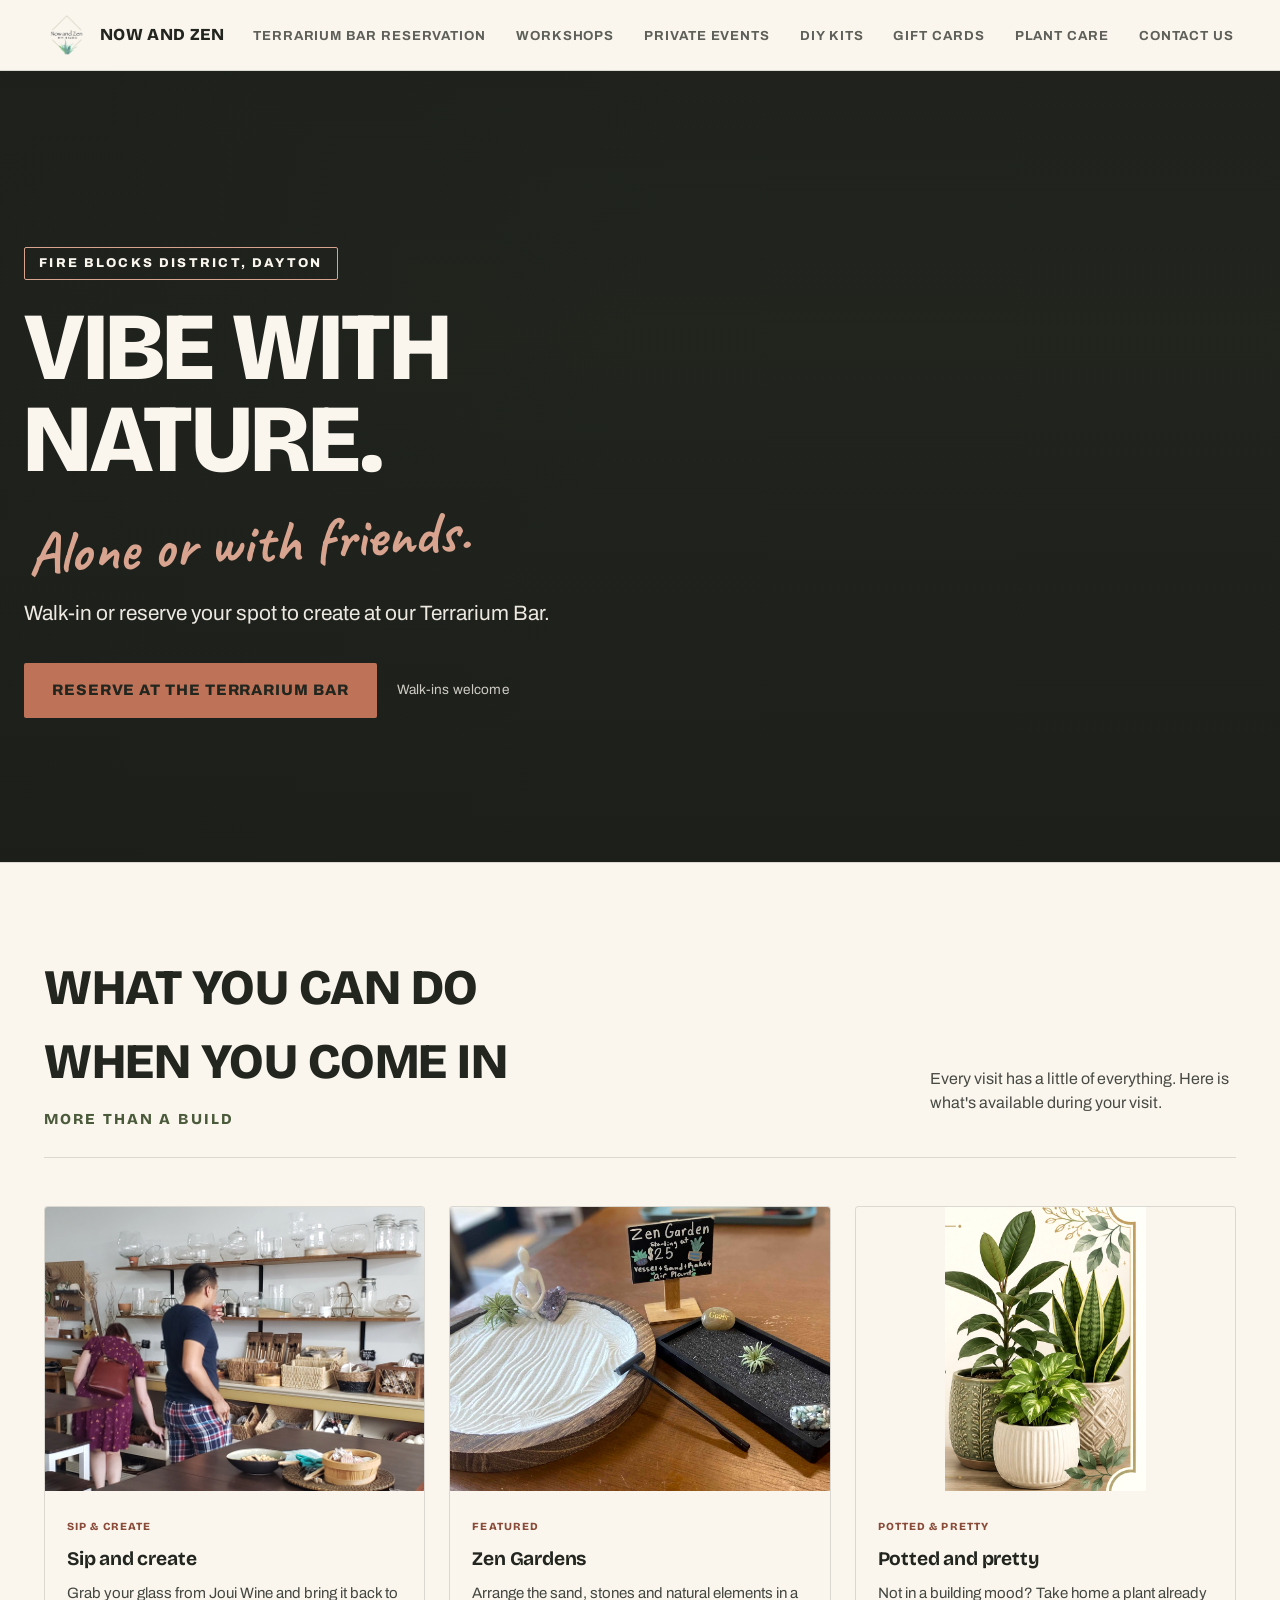
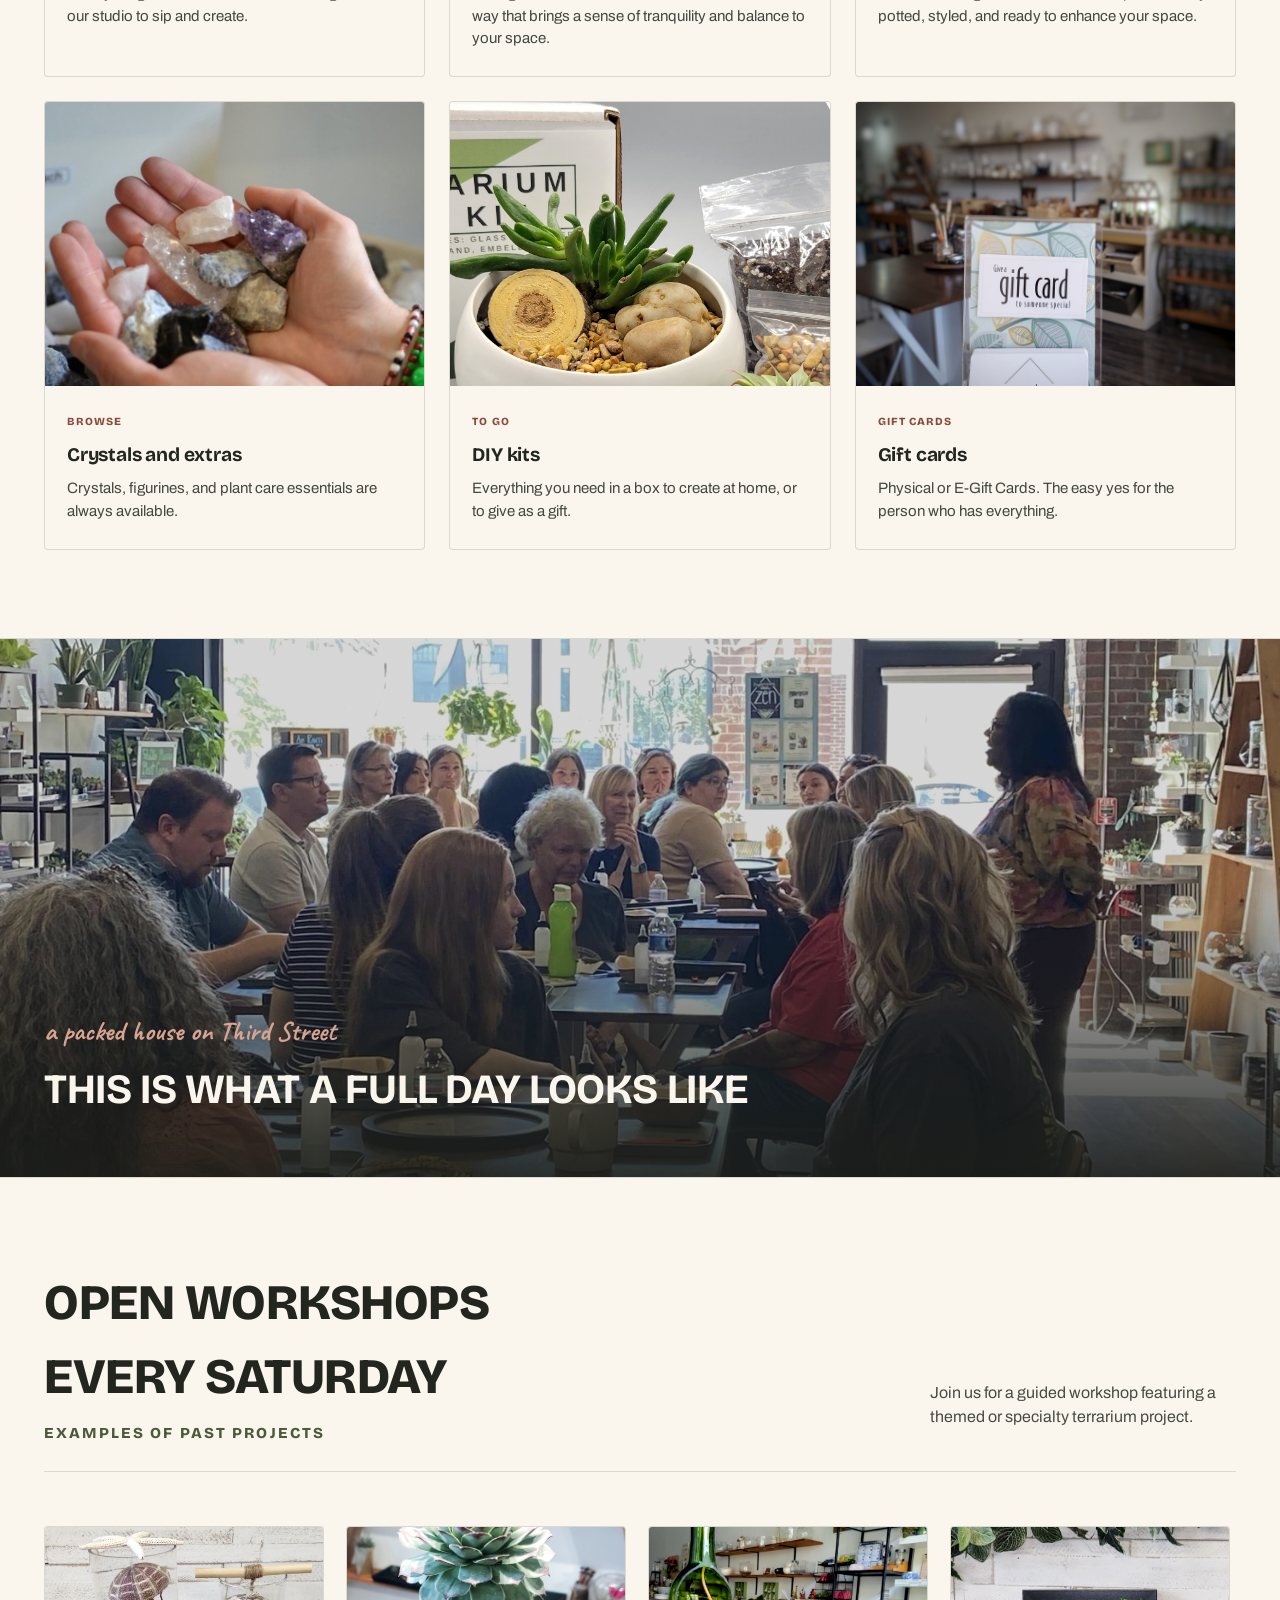
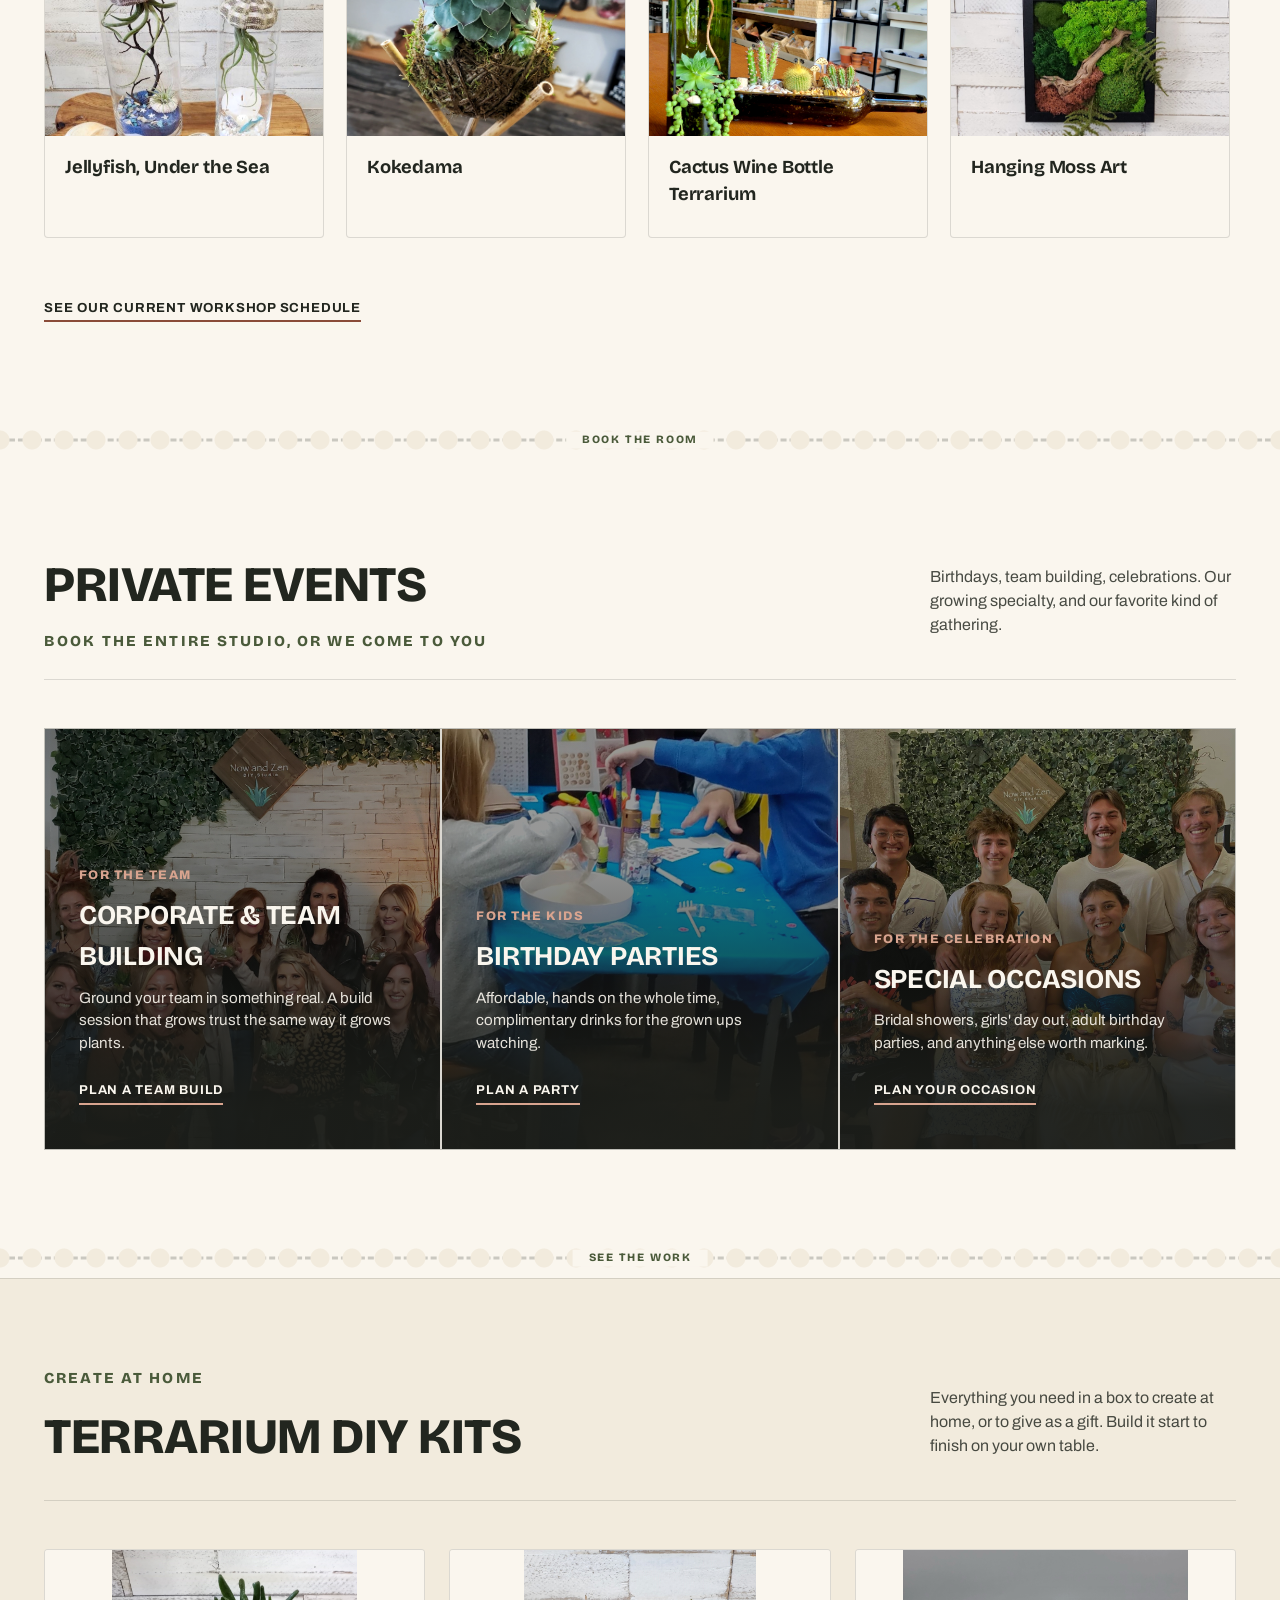
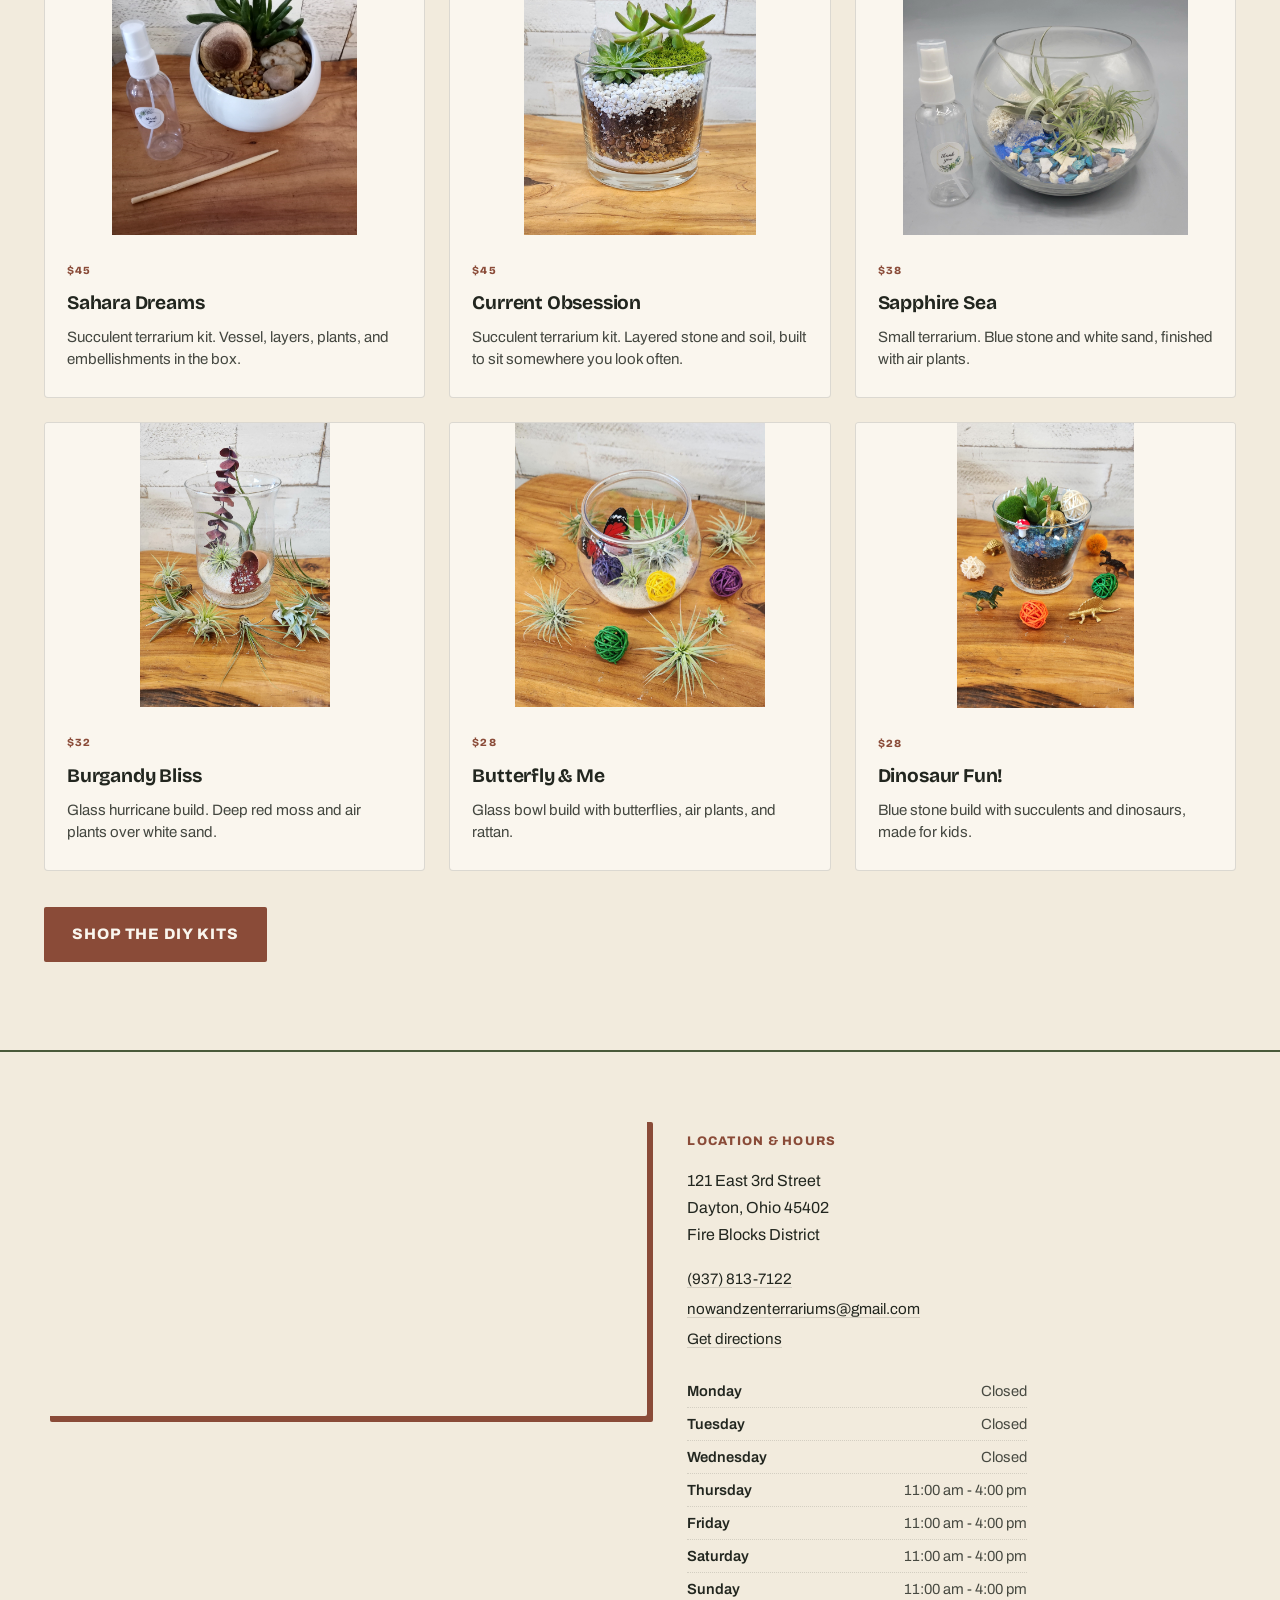
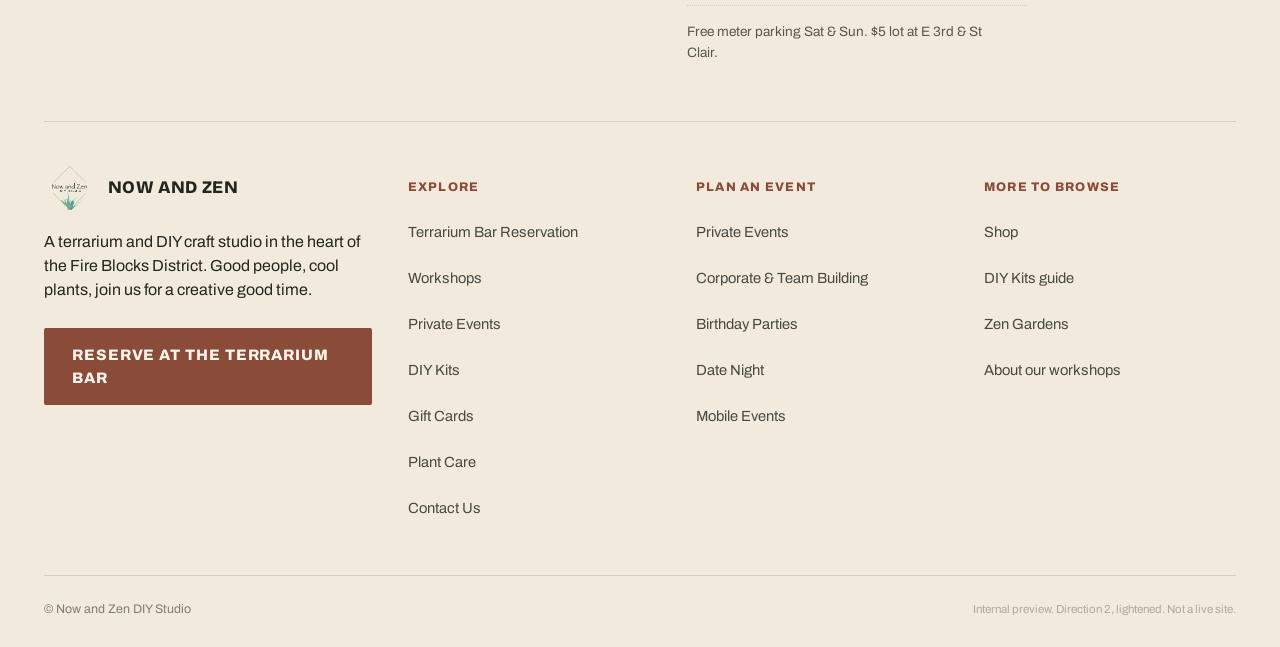
==== commit caeb6567: "Apply 7/24 follow-up pptx: Private Events swap, DIY Kits crop fix, new reservation photo, footer wor" ====
--- a/index.html
+++ b/index.html
@@ -282,8 +282,11 @@
     <div class="wrap">
       <div class="section-head">
         <div>
-          <span class="section-num">Private events</span>
-          <h2 class="section-title">Book the entire studio, or we come to you</h2>
+          <!-- Per owner pptx 2026-07-24 (slide 3): same bold/eyebrow swap as the two sections above,
+               confirmed by their annotated screenshot ("Private Events... Bold" / "Book the entire
+               studio - subtext"). Position unchanged. -->
+          <h2 class="section-title">Private events</h2>
+          <span class="section-num" style="margin-bottom:0; margin-top:8px;">Book the entire studio, or we come to you</span>
         </div>
         <p class="section-tag">Birthdays, team building, celebrations. Our growing specialty, and our favorite kind of gathering.</p>
       </div>
@@ -455,7 +458,7 @@
           <img src="img/logo-transparent.png" alt="Now and Zen DIY Studio logo">
           <span>Now and Zen</span>
         </div>
-        <p>A terrarium and DIY craft studio in the heart of the Fire Blocks District. Good people, cool plants, any day of the week.</p>
+        <p>A terrarium and DIY craft studio in the heart of the Fire Blocks District. Good people, cool plants, join us for a creative good time.</p>
         <a href="terrarium-bar-reservation.html" class="btn-primary" style="margin-top:10px;">Reserve at the Terrarium Bar</a>
       </div>
       <div class="footer-col">
--- a/assets/styles.css
+++ b/assets/styles.css
@@ -257,6 +257,13 @@
 .feature-card:hover{transform:translateY(-6px); box-shadow:8px 10px 0 var(--olive);}
 .feature-photo{aspect-ratio:4/3; overflow:hidden;}
 .feature-photo img{width:100%; height:100%; object-fit:cover; filter:var(--photo-bright);}
+/* Per owner pptx 2026-07-24 (slide 4, "Resize pictures to fit full terrarium"): all 6 DIY Kits
+   product photos are portrait/square (0.62:1 to 1:1), so object-fit:cover on the shared 4:3
+   .feature-photo box was cropping the terrariums, worst on kids-dino-diy.jpg (0.62:1) and
+   burgandy-bliss.jpg (0.67:1). Scoped to this band only — the More-than-a-Build row's photos are
+   already landscape/square and unaffected by cover. */
+#diy-kits-band .feature-photo{background:var(--ivory);}
+#diy-kits-band .feature-photo img{object-fit:contain;}
 .feature-body{padding:22px 22px 26px;}
 .feature-body h3{font-size:1.2rem; text-transform:none; margin-bottom:8px;}
 .feature-body p{font-size:0.94rem; opacity:0.84; margin:0;}
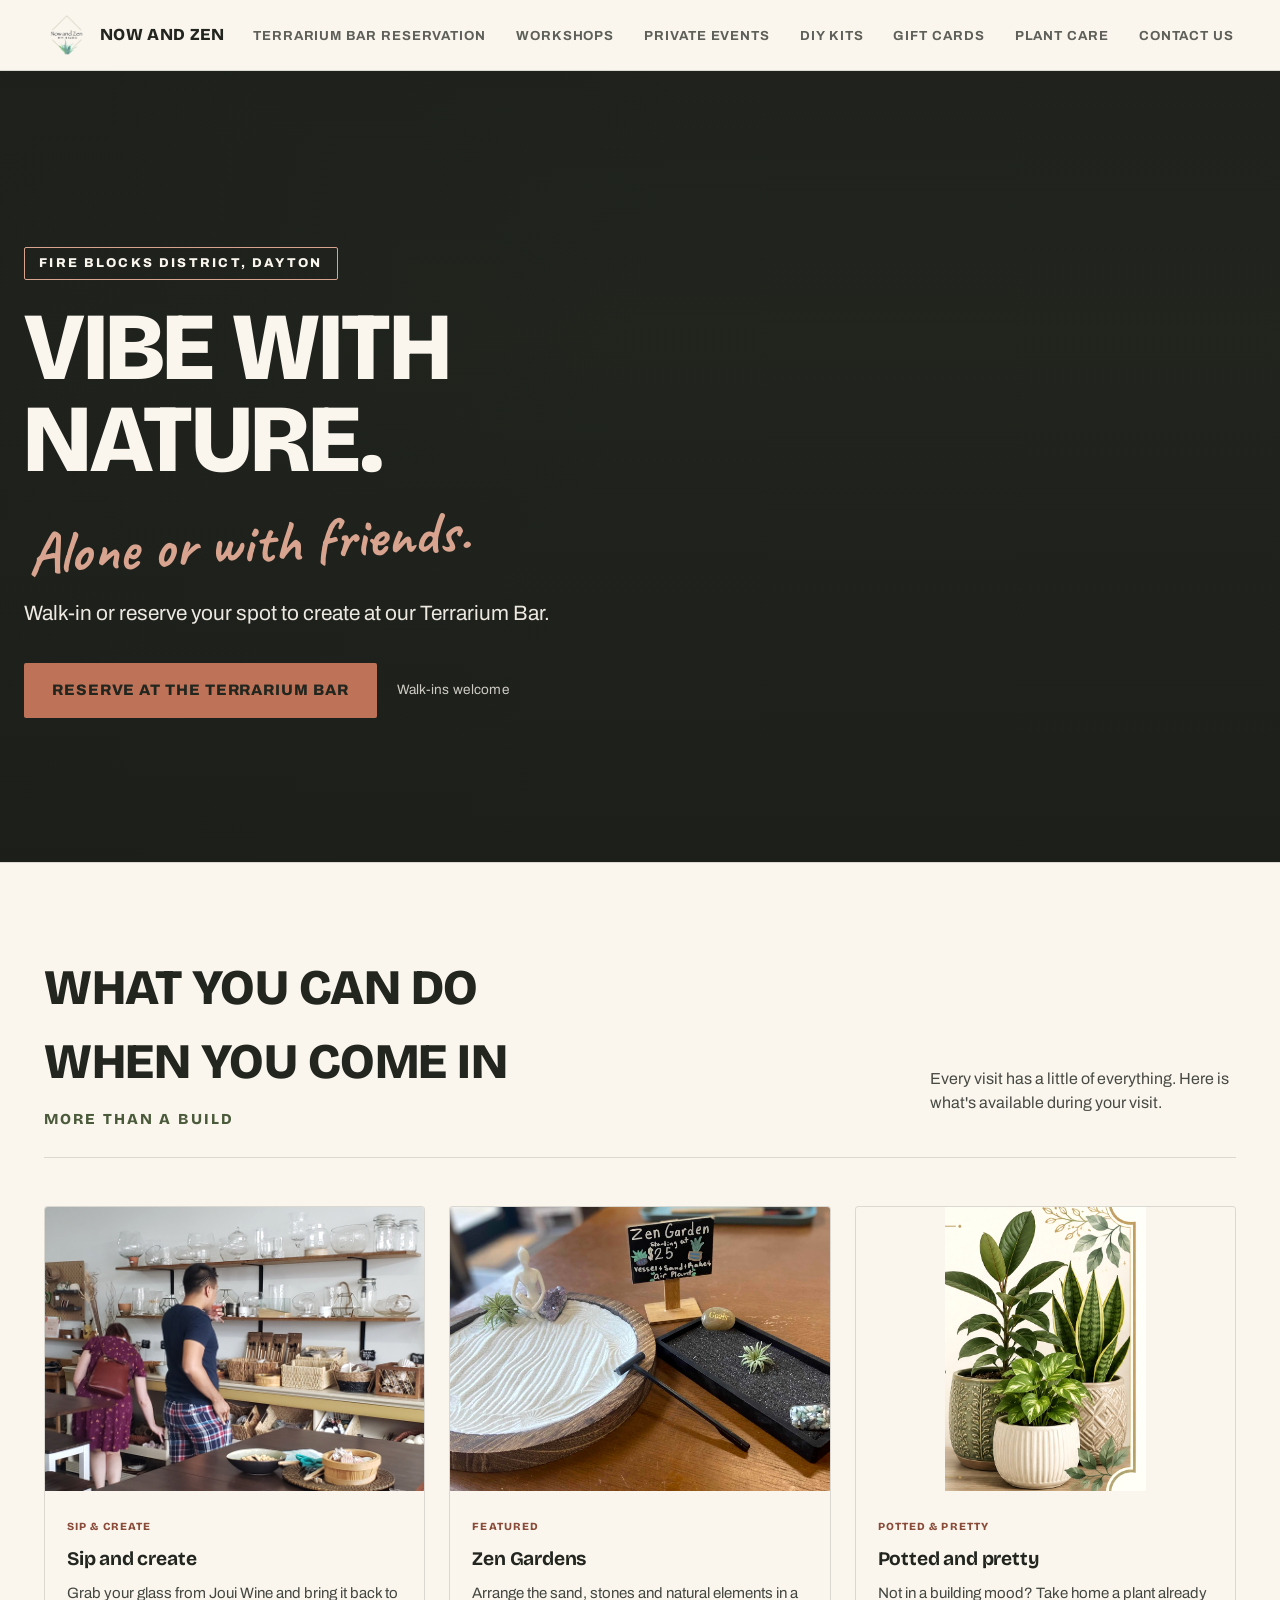
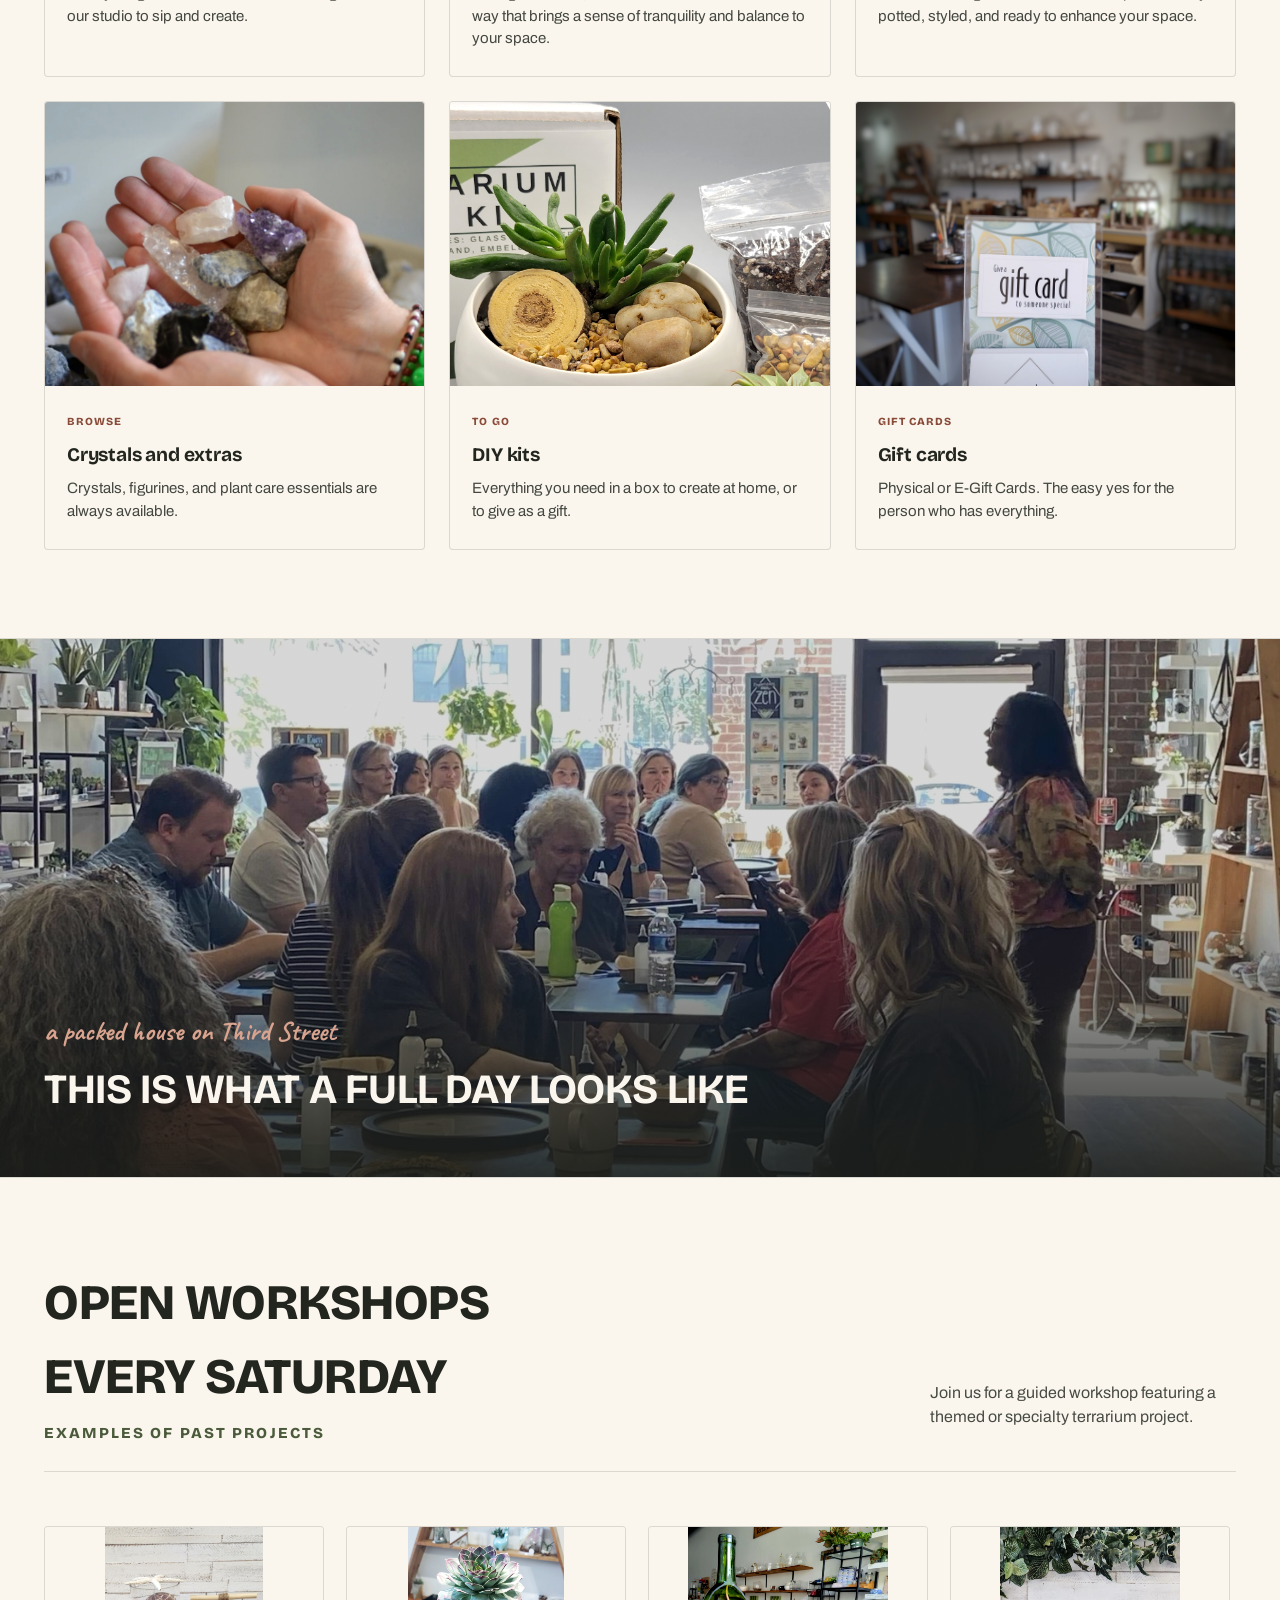
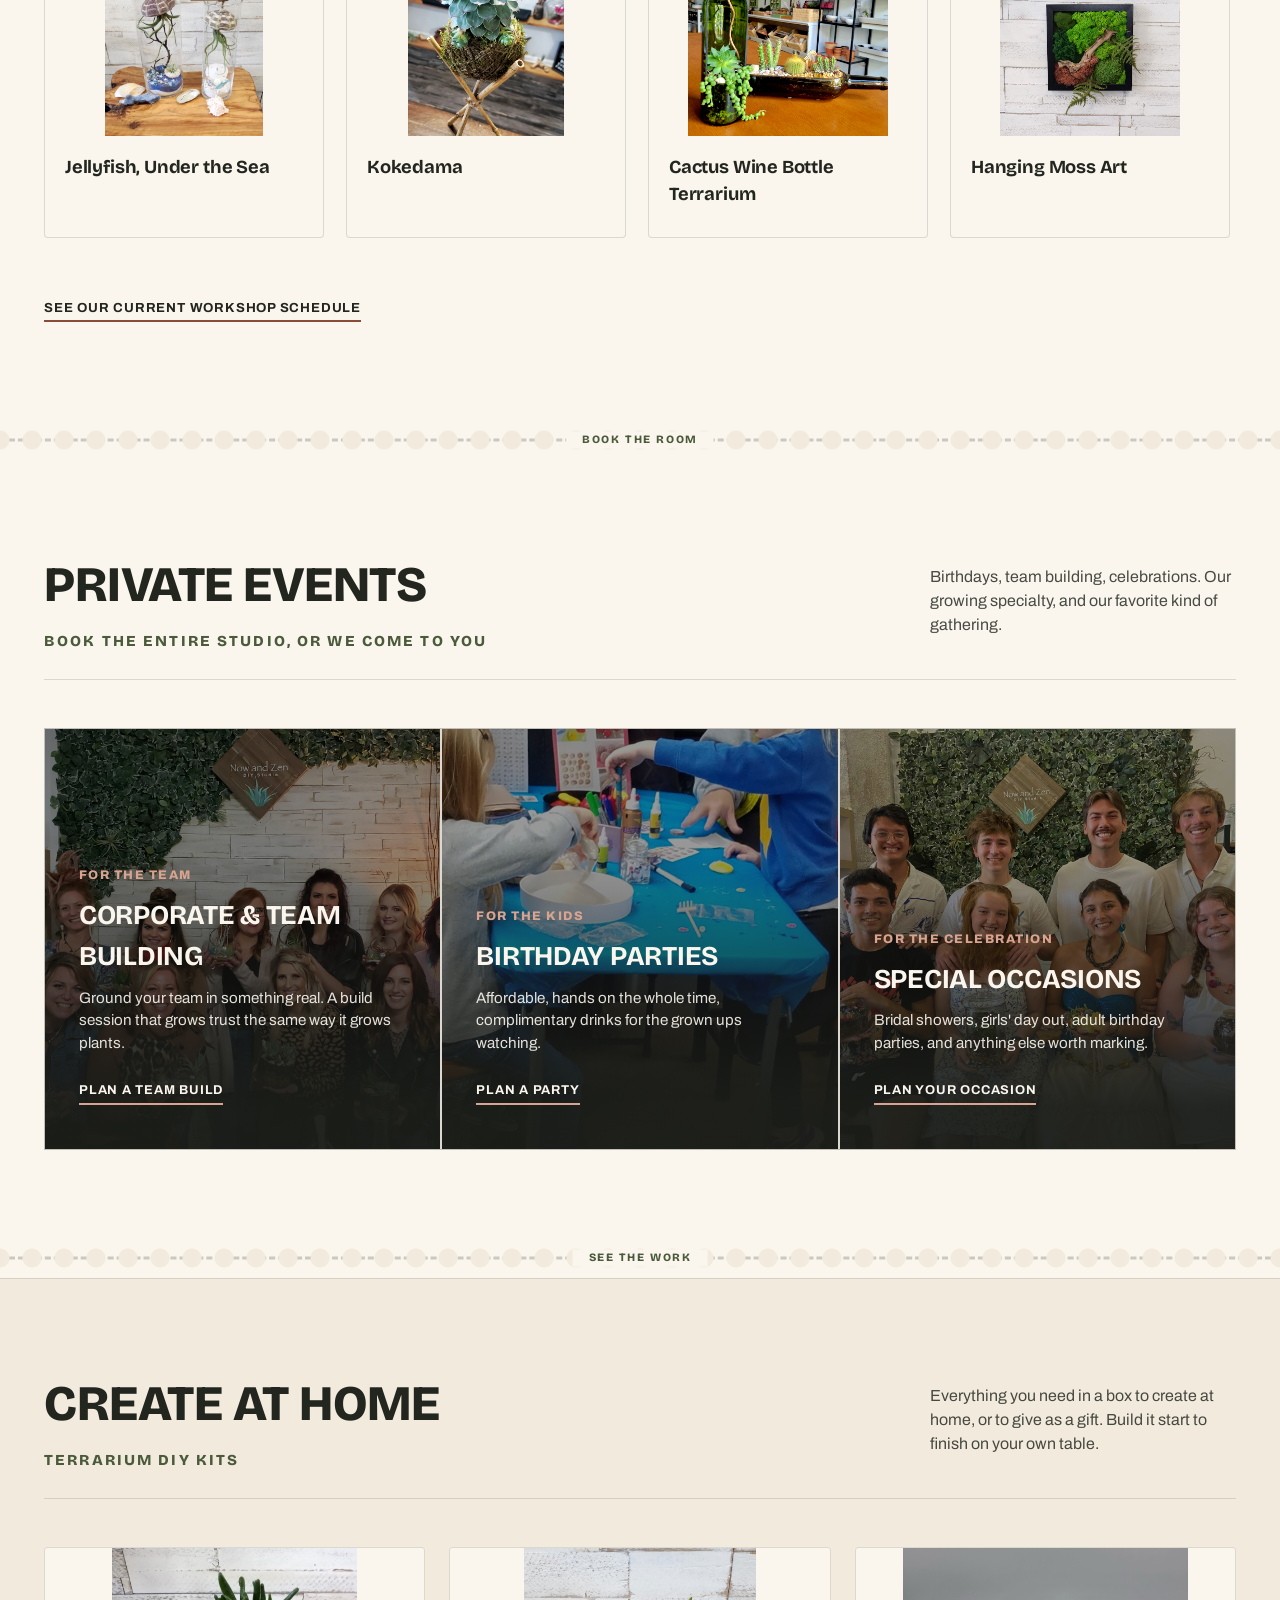
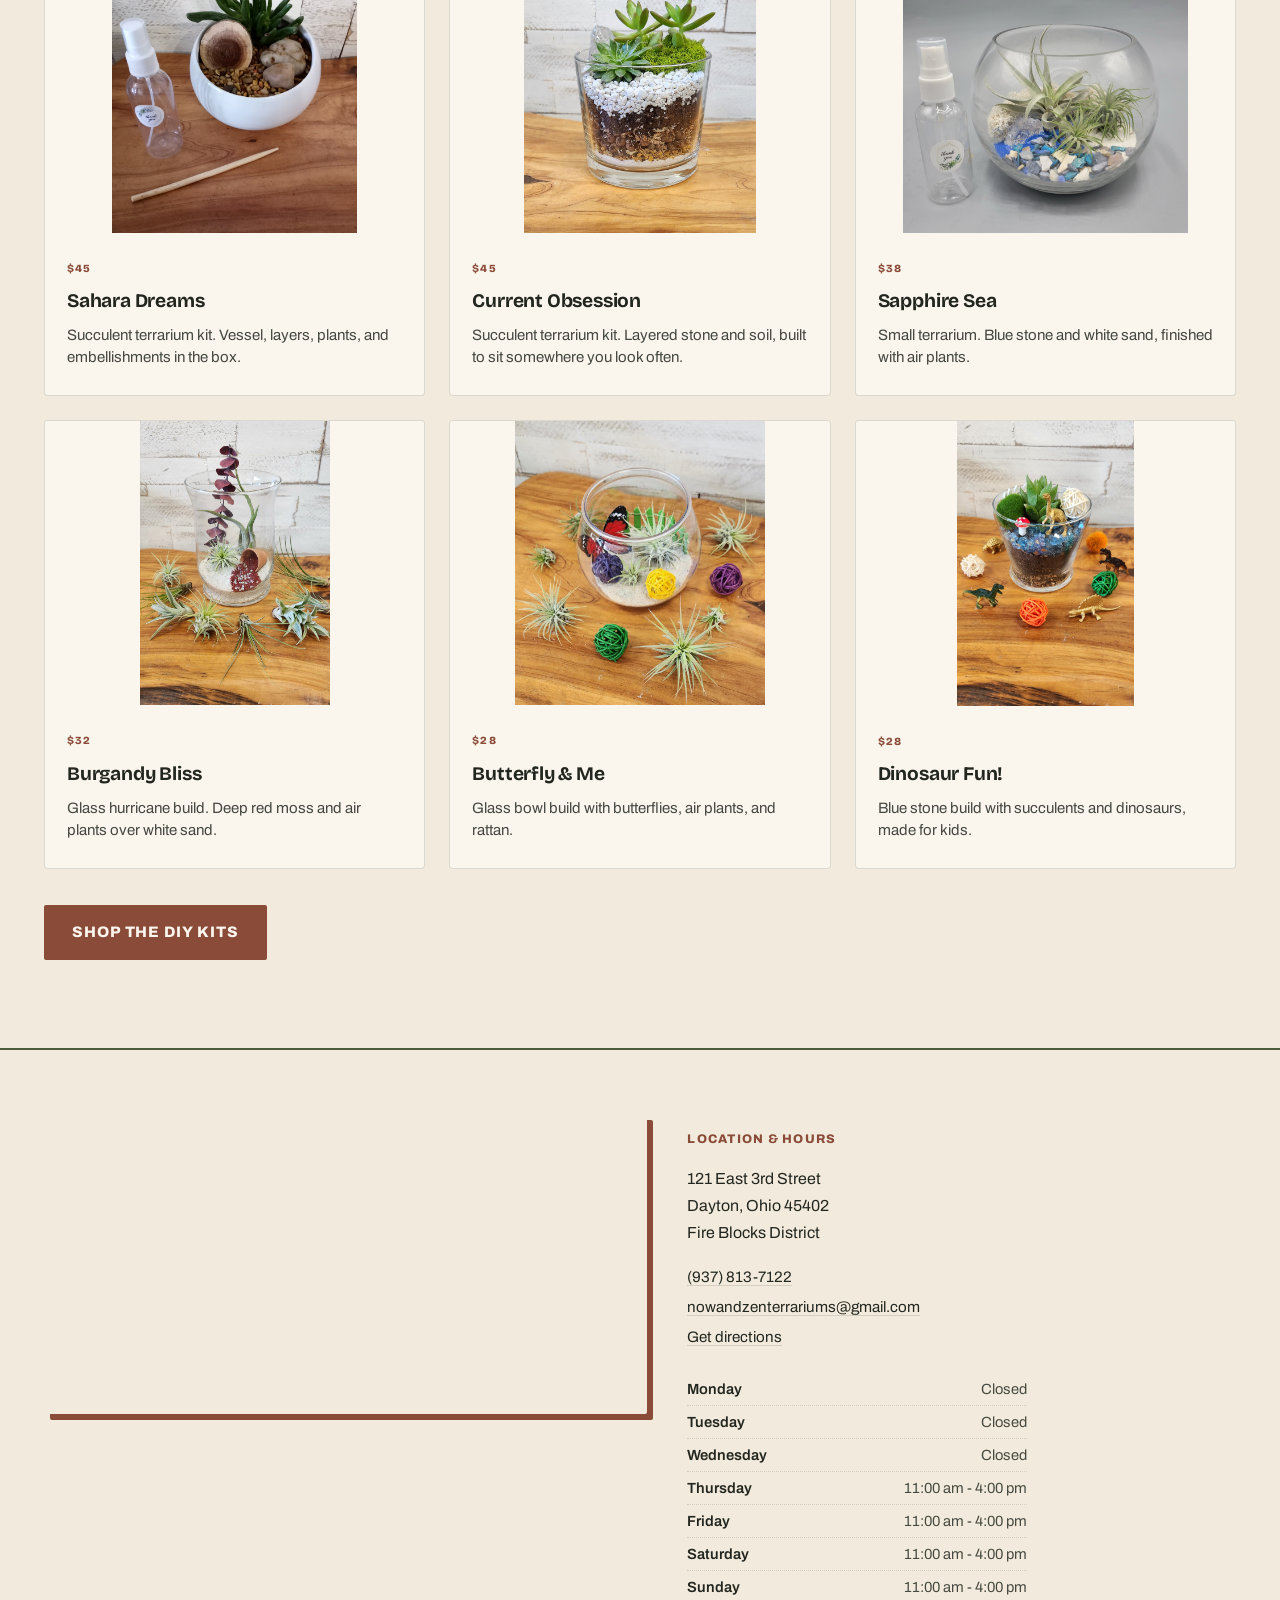
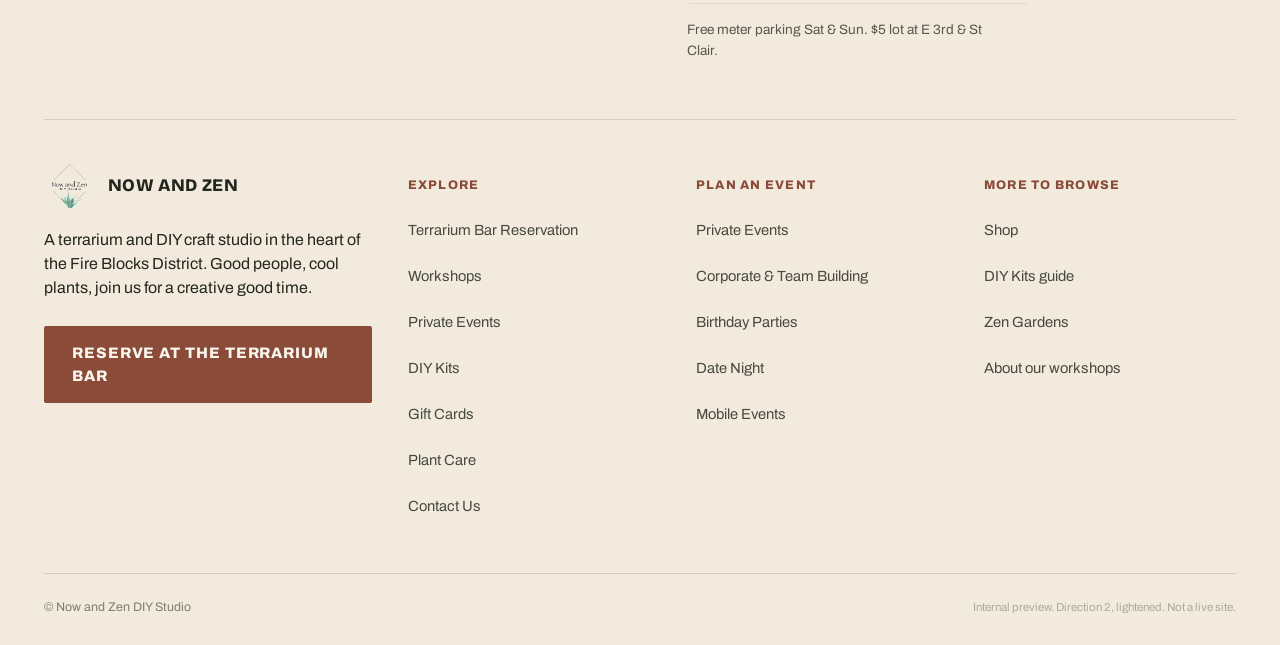
==== commit a3322100: "Flip Create at home/DIY Kits heading, fix past-projects photo crop (EXIF-corrected), reorder reserva" ====
--- a/index.html
+++ b/index.html
@@ -329,13 +329,15 @@
   <!-- CREATE AT HOME / TERRARIUM DIY KITS -->
   <!-- Replaces the old "Every piece gets a name" gallery per owner notes 2026-07-21 (slide 12):
        full pics of the kits, each linking to its real product page on the Square store.
-       Kit names and prices are the live store's own, pulled 2026-07-18. -->
+       Kit names and prices are the live store's own, pulled 2026-07-18.
+       Per owner request 2026-07-24 (same bold/eyebrow swap as the other 3 sections): "Create at
+       home" is now the big heading, "Terrarium DIY kits" is now the small subtext. -->
   <section id="diy-kits-band" style="background:var(--ivory-deep); border-top:1px solid var(--line);">
     <div class="wrap">
       <div class="section-head">
         <div>
-          <span class="section-num">Create at home</span>
-          <h2 class="section-title">Terrarium DIY kits</h2>
+          <h2 class="section-title">Create at home</h2>
+          <span class="section-num" style="margin-bottom:0; margin-top:8px;">Terrarium DIY kits</span>
         </div>
         <p class="section-tag">Everything you need in a box to create at home, or to give as a gift. Build it start to finish on your own table.</p>
       </div>
--- a/assets/styles.css
+++ b/assets/styles.css
@@ -264,6 +264,17 @@
    already landscape/square and unaffected by cover. */
 #diy-kits-band .feature-photo{background:var(--ivory);}
 #diy-kits-band .feature-photo img{object-fit:contain;}
+
+/* Owner flagged the Succulent Pumpkin card as cropped (2026-07-24 screenshot). The earlier
+   2026-07-24 investigation of this same file checked raw pixel dimensions (1400x1050, a mathematical
+   4:3 match with the .strip-photo box) and found no bug -- that check missed the file's own EXIF
+   orientation tag (6, rotate 90), which is what browsers actually render: the true displayed image
+   is portrait 1050x1400, not landscape. Checked all 7 photos in this row the same way (exif-corrected
+   dimensions, not raw): every one is portrait or square (0.75:1 to 1:1), so all of them were being
+   cropped by the shared 4:3 .strip-photo cover box, not just the pumpkin. Same scoped contain+ivory
+   fix as the DIY Kits band above. */
+#workshops-teaser .strip-photo{background:var(--ivory);}
+#workshops-teaser .strip-photo img{object-fit:contain;}
 .feature-body{padding:22px 22px 26px;}
 .feature-body h3{font-size:1.2rem; text-transform:none; margin-bottom:8px;}
 .feature-body p{font-size:0.94rem; opacity:0.84; margin:0;}
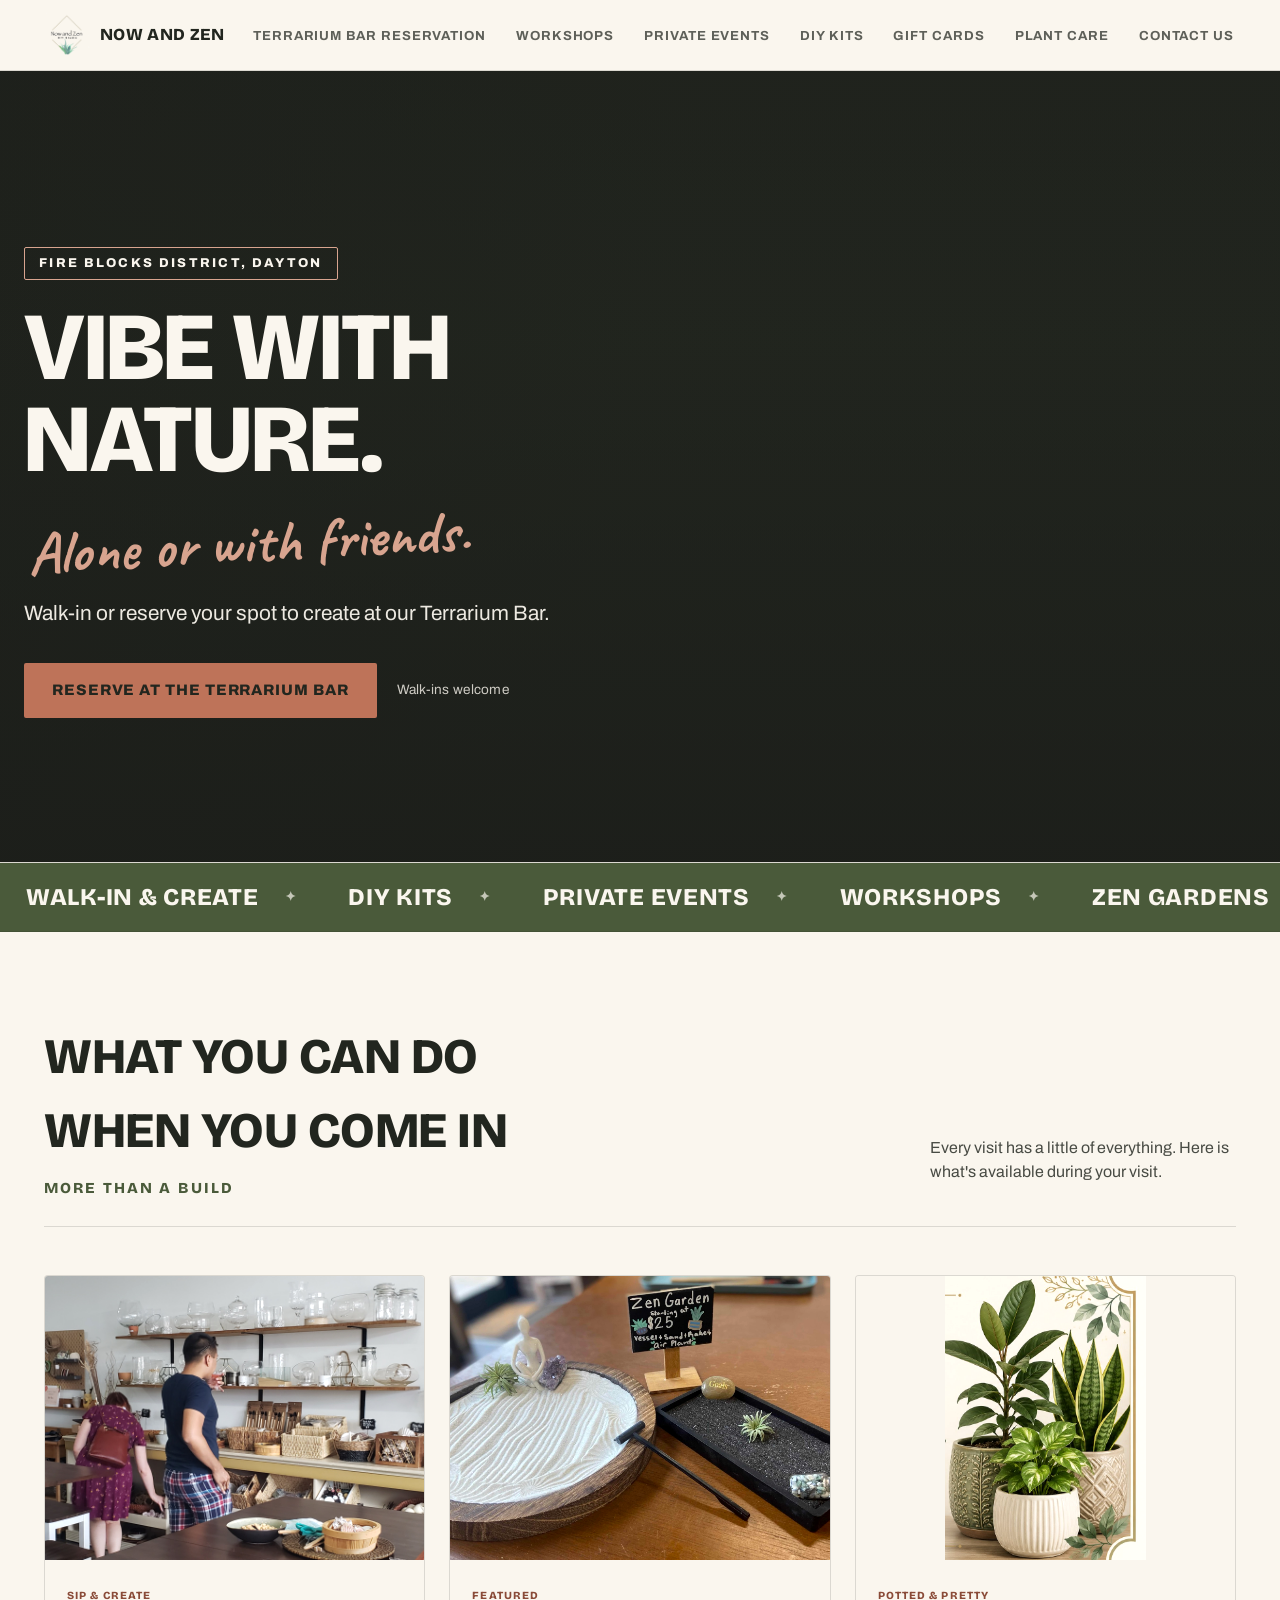
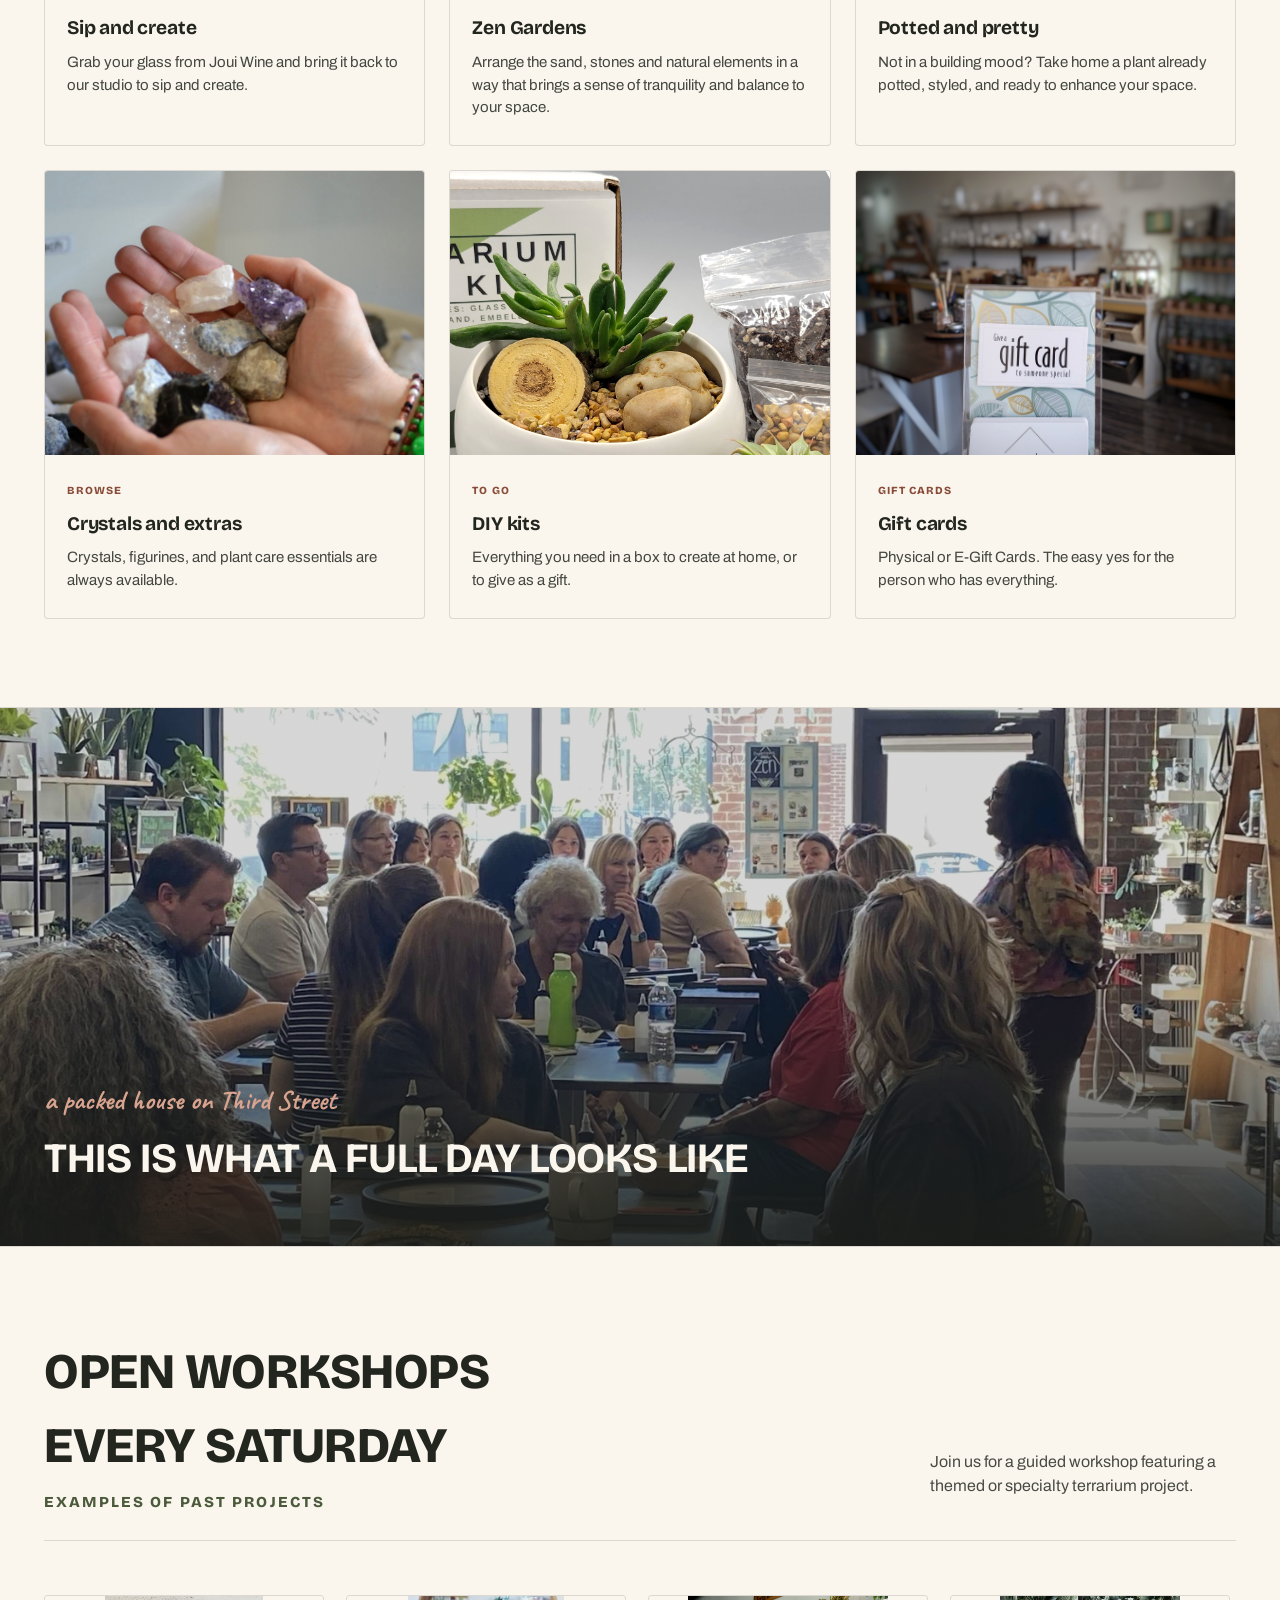
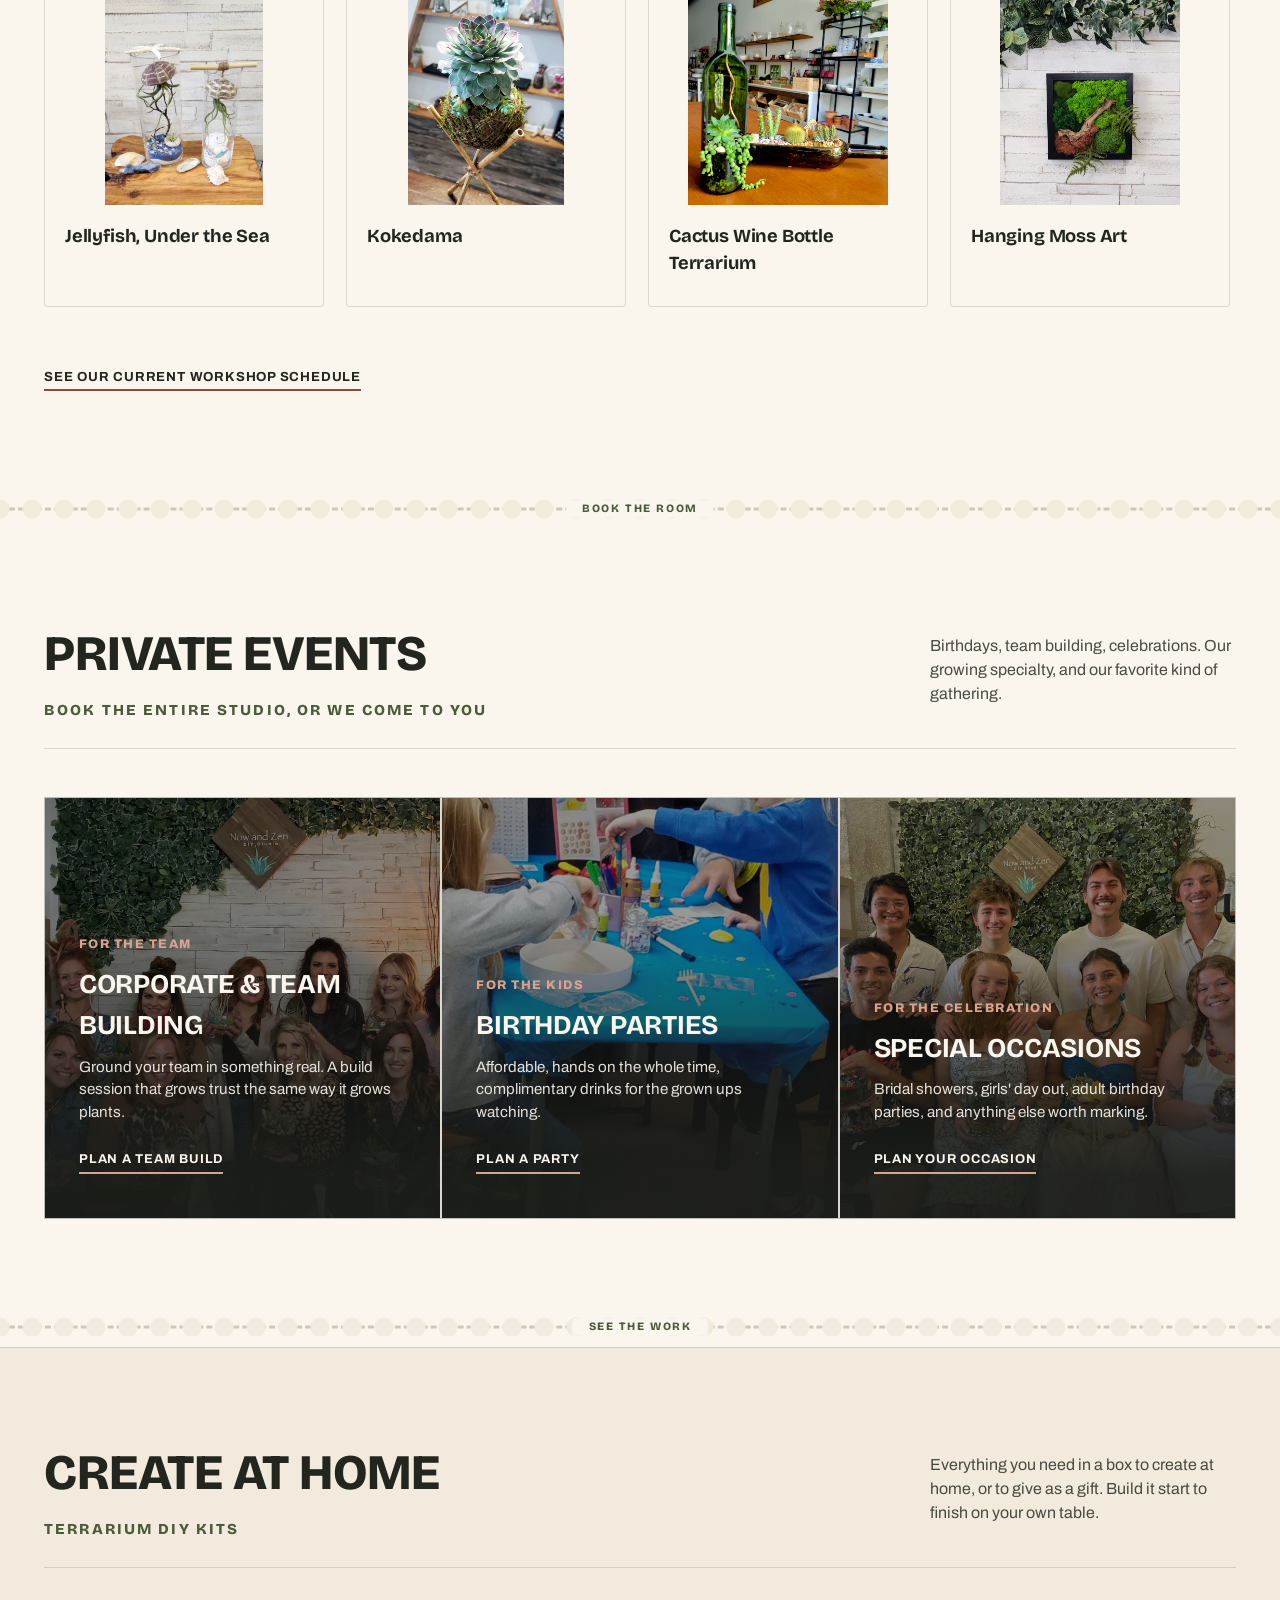
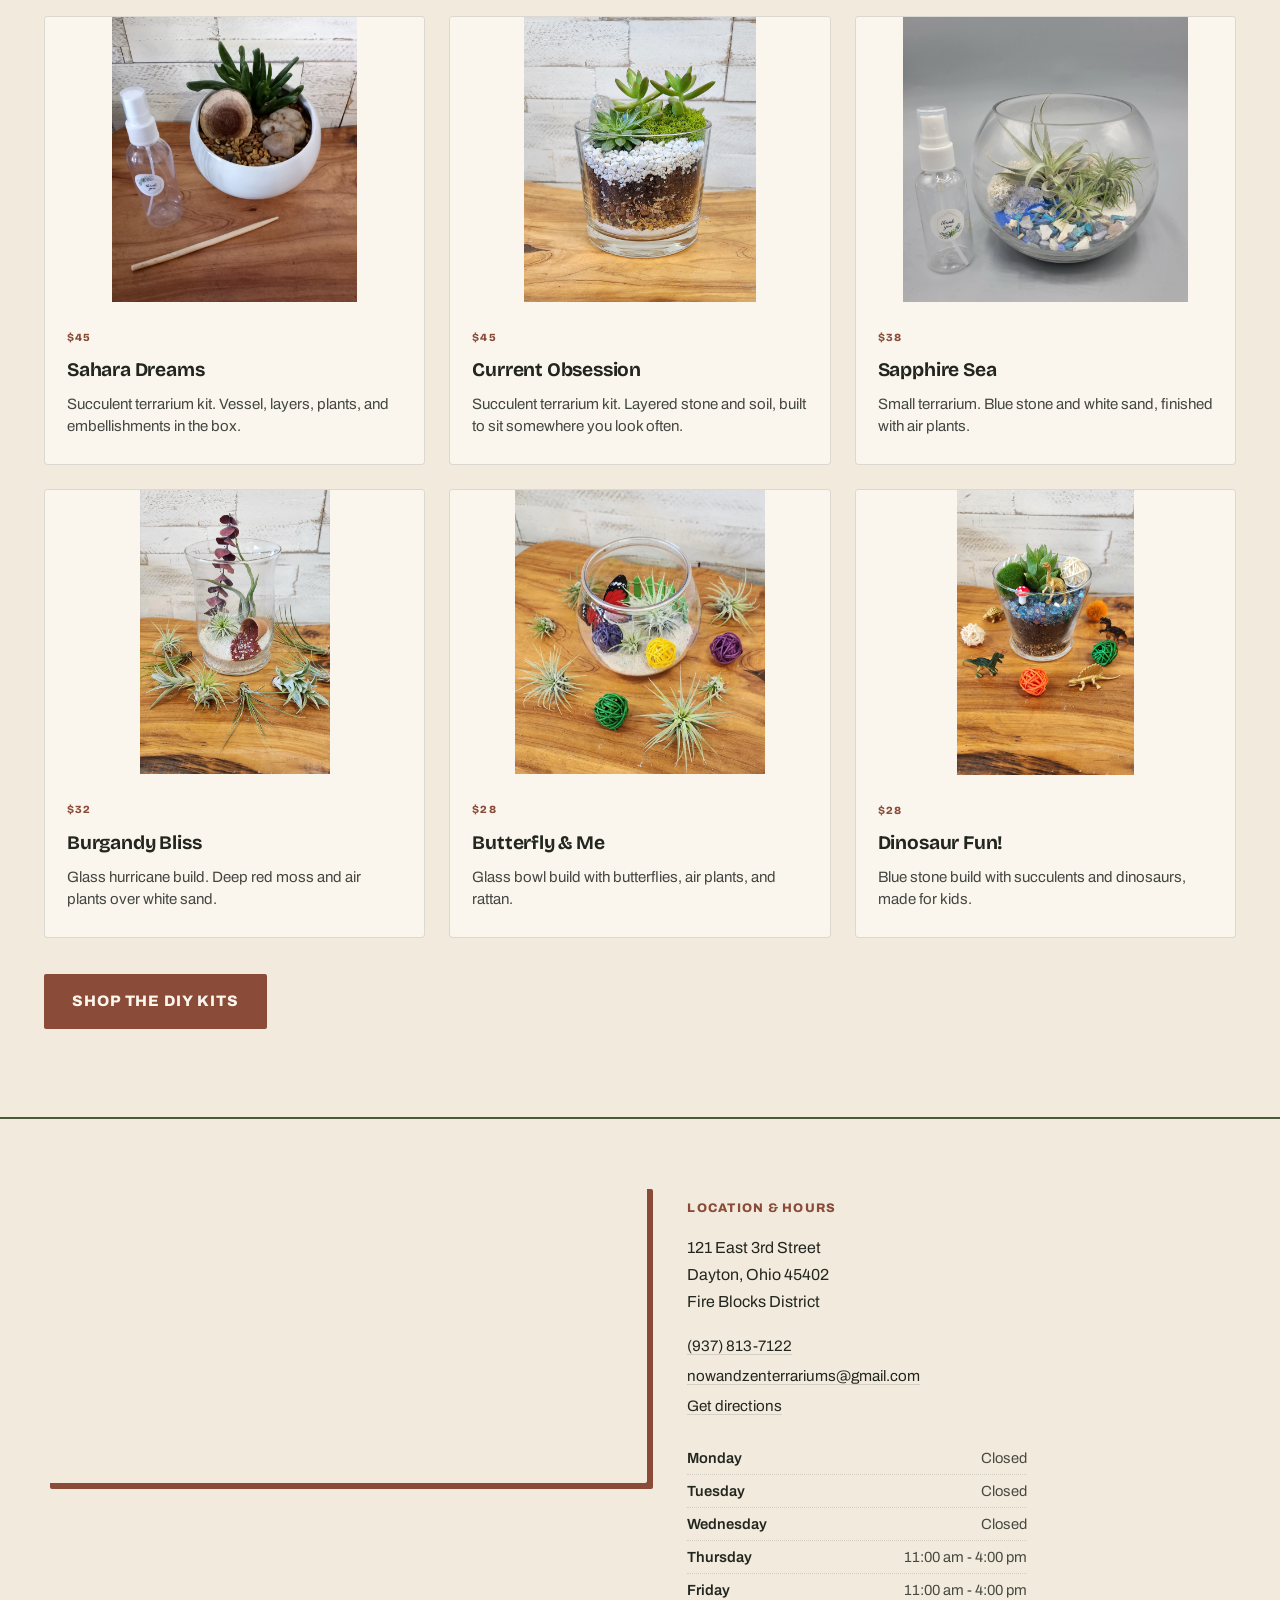
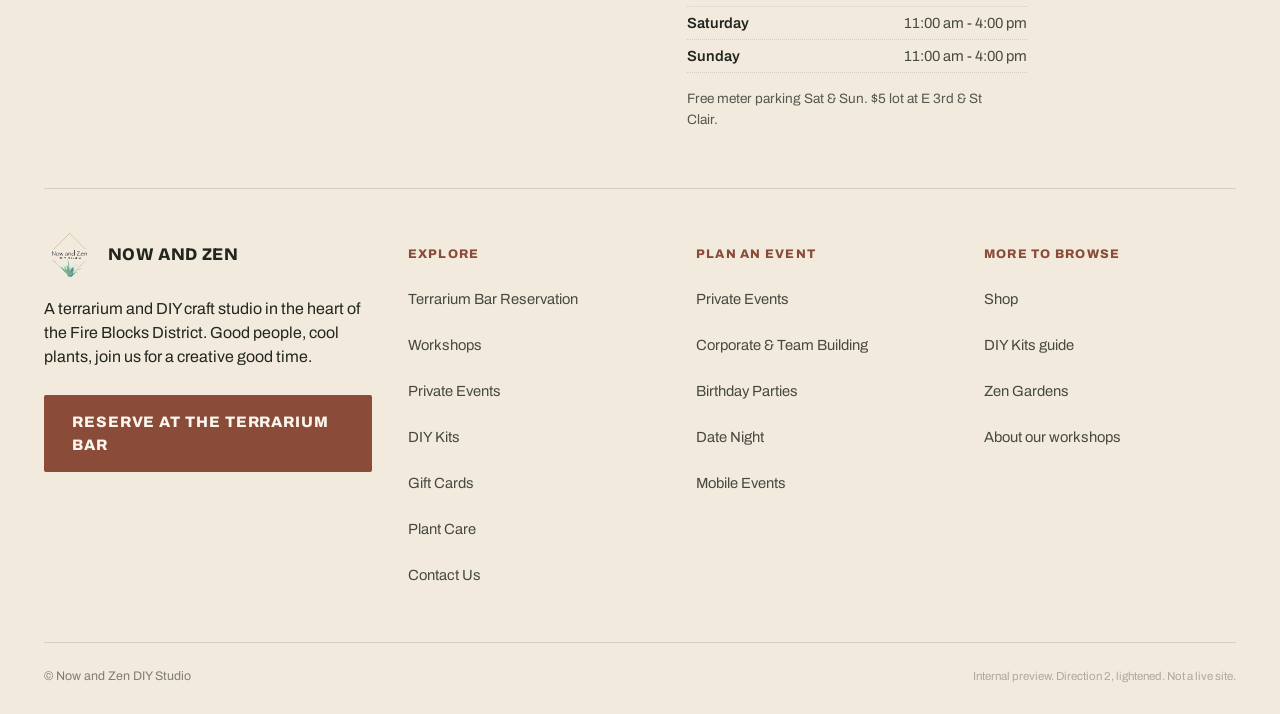
==== commit d3d8aad3: "Marquee: real crawl copy from owner (walk-in & create, DIY kits, private events, workshops, zen gard" ====
--- a/index.html
+++ b/index.html
@@ -121,15 +121,16 @@
   <!-- MARQUEE — pulled per owner call 2026-07-24. Paula/Alleah decided the day-specific specials
        (BOGO Thursdays / Lunch Brunch Create Fridays / Sunday Funday) should NOT be on the site at
        all, so nobody thinks that's the only thing available that day — those promos run through
-       social/flyers instead. Alleah is sending replacement copy for this band. Markup left in place,
-       commented out, so it's a one-line swap once her wording arrives; do not restore the old copy.
+       social/flyers instead. Replacement copy supplied by email 2026-07-24 (5:20pm): "remove all the
+       other phrases in the crawl space, add these in its place" -- their exact list, plus "No
+       experience needed" added on request. Same 6 items repeated twice so the -50% scroll loop is
+       seamless (see .marquee-track keyframe). -->
   <div class="marquee-band" aria-label="This week at the studio">
     <div class="marquee-track" id="marqueeTrack">
-      <span>REPLACEMENT COPY PENDING</span><span>REPLACEMENT COPY PENDING</span>
-      <span>REPLACEMENT COPY PENDING</span><span>REPLACEMENT COPY PENDING</span>
+      <span>Walk-in &amp; Create</span><span>DIY Kits</span><span>Private Events</span><span>Workshops</span><span>Zen Gardens</span><span>No experience needed</span>
+      <span>Walk-in &amp; Create</span><span>DIY Kits</span><span>Private Events</span><span>Workshops</span><span>Zen Gardens</span><span>No experience needed</span>
     </div>
   </div>
-  -->
 
 
   <!-- EVERYDAY FEATURES (new per meeting) -->
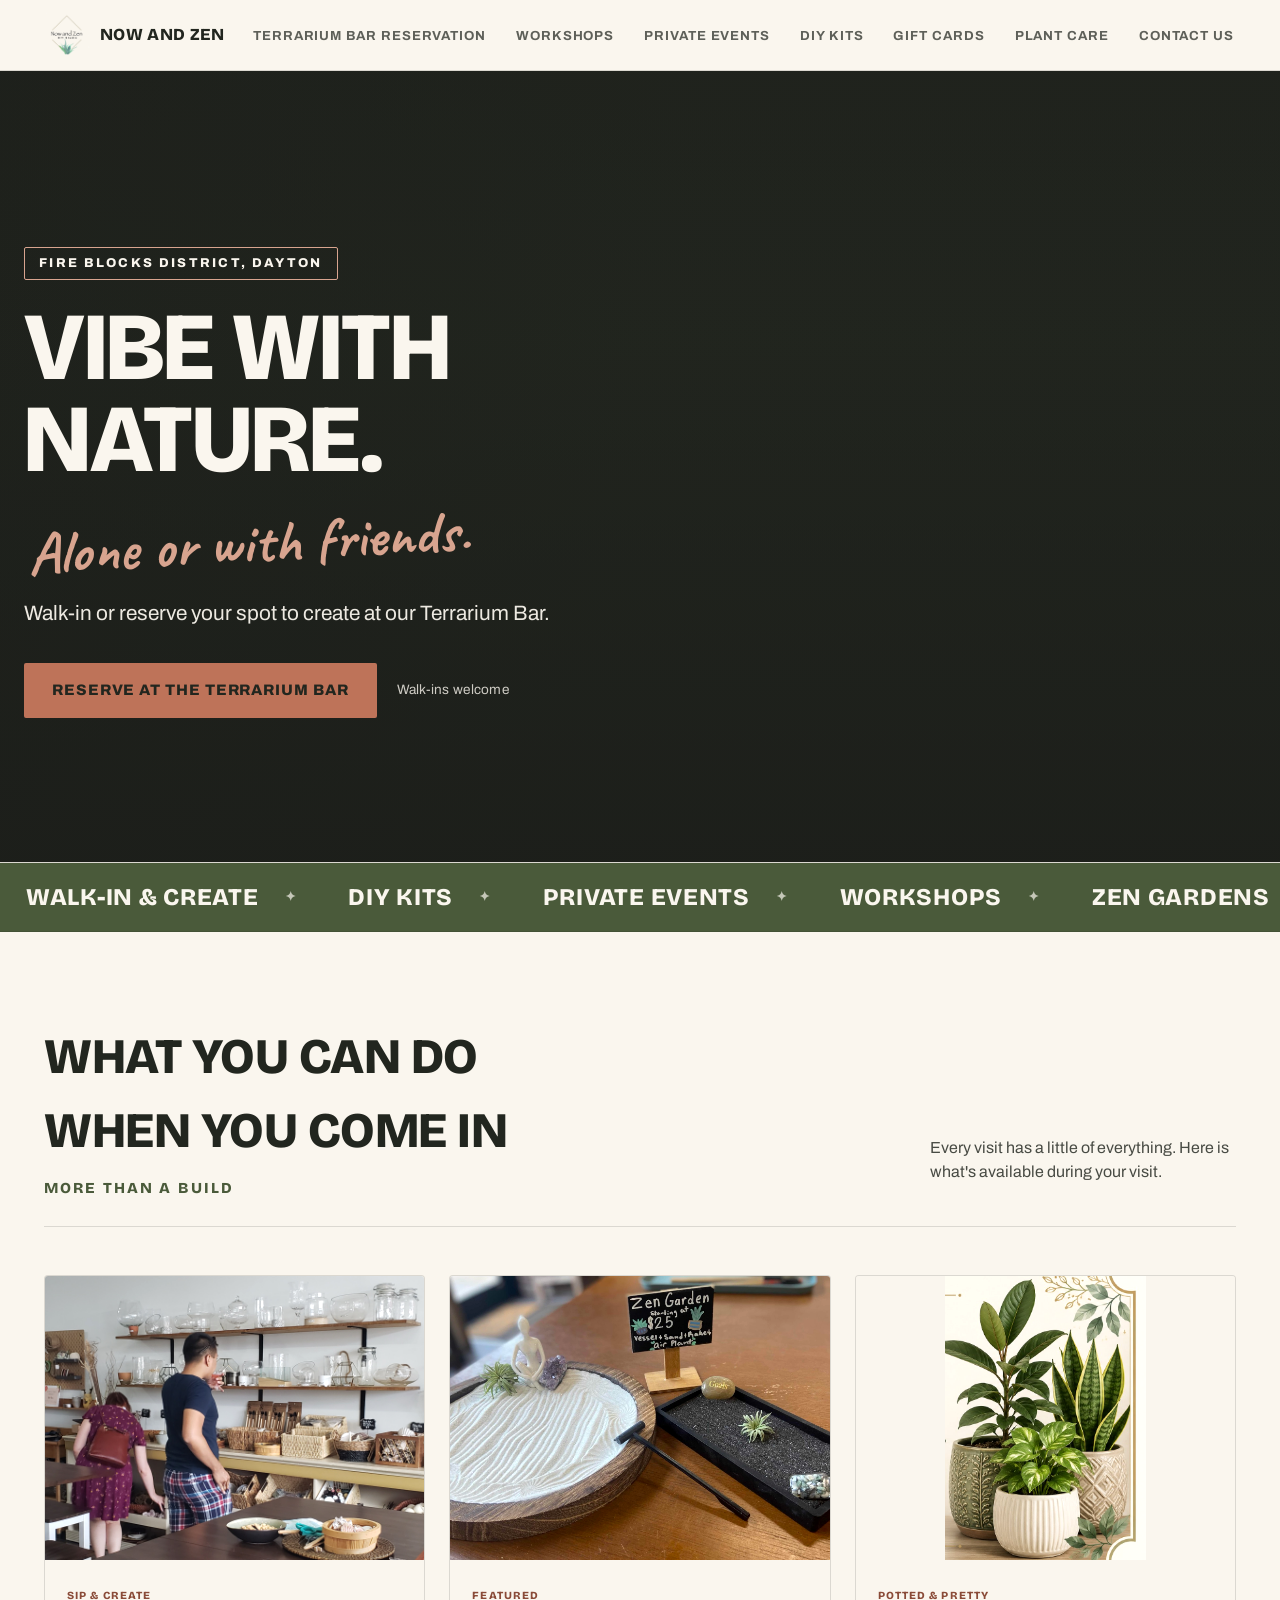
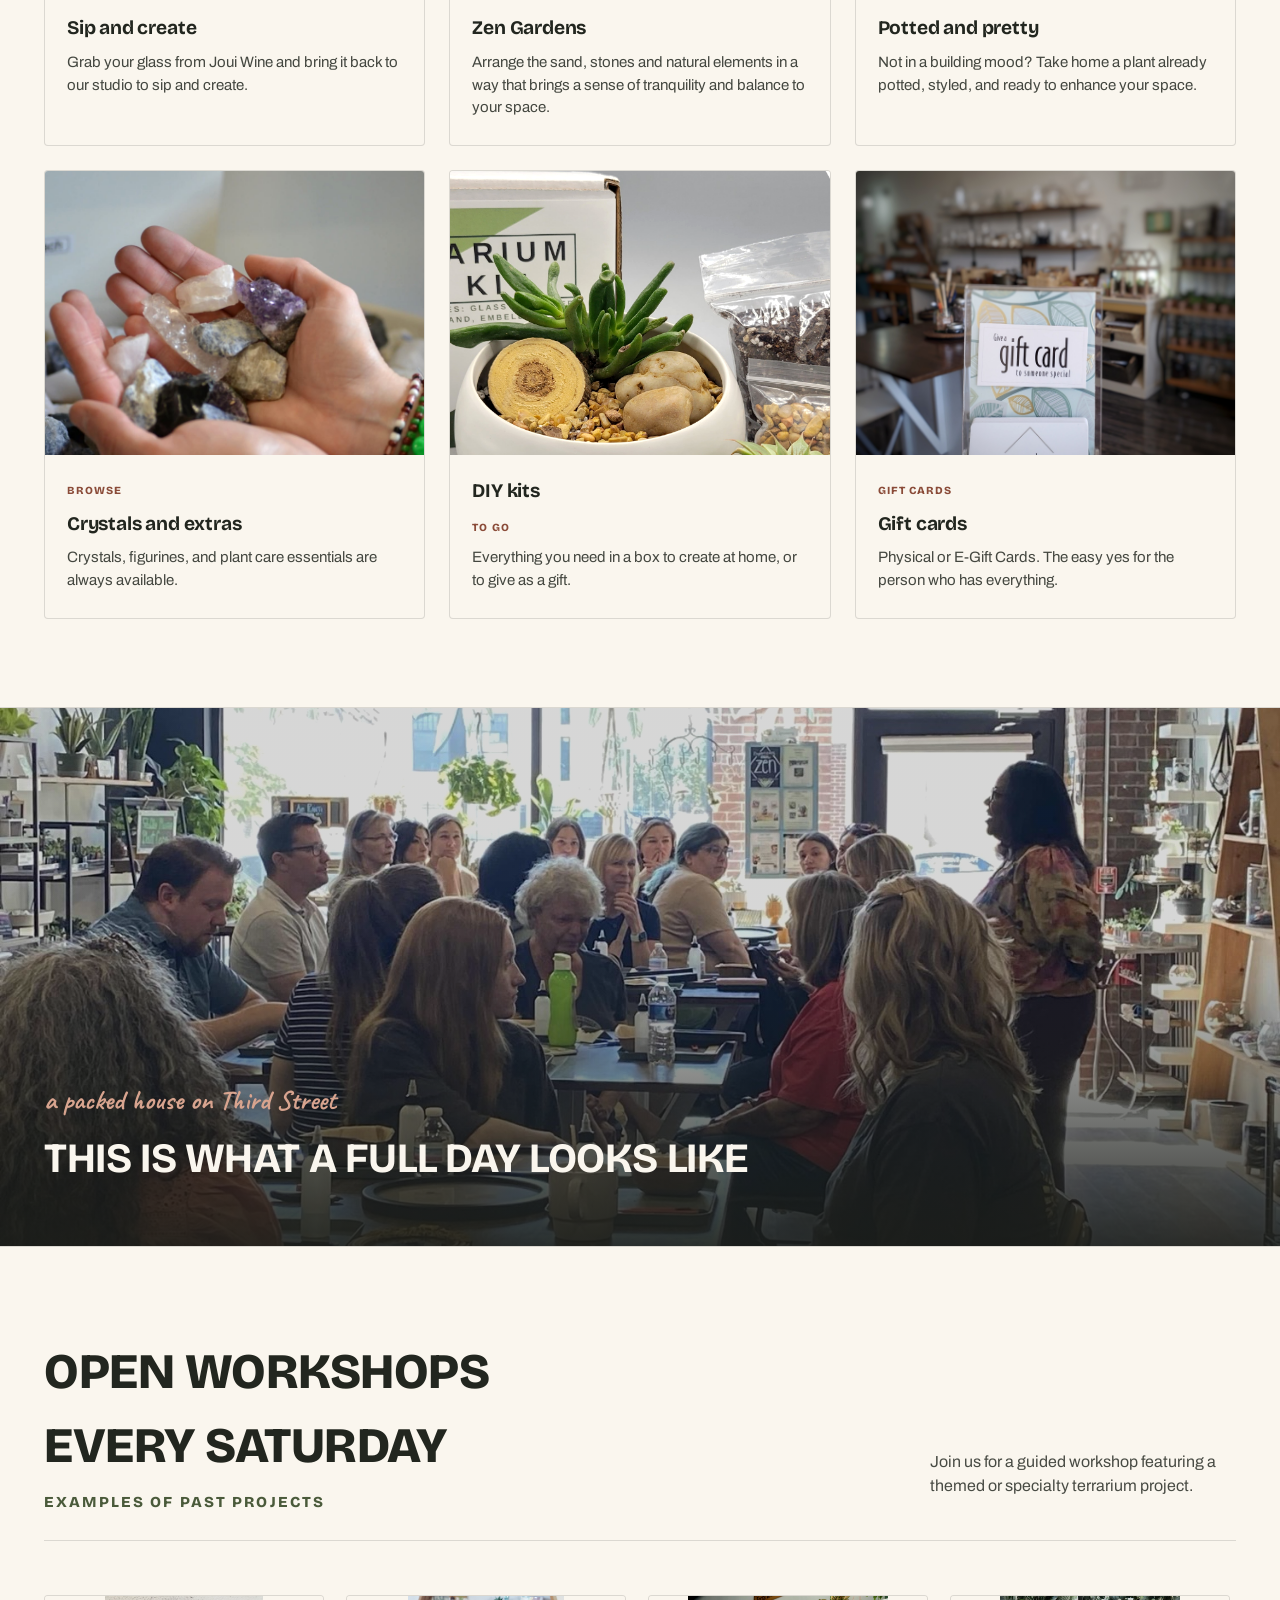
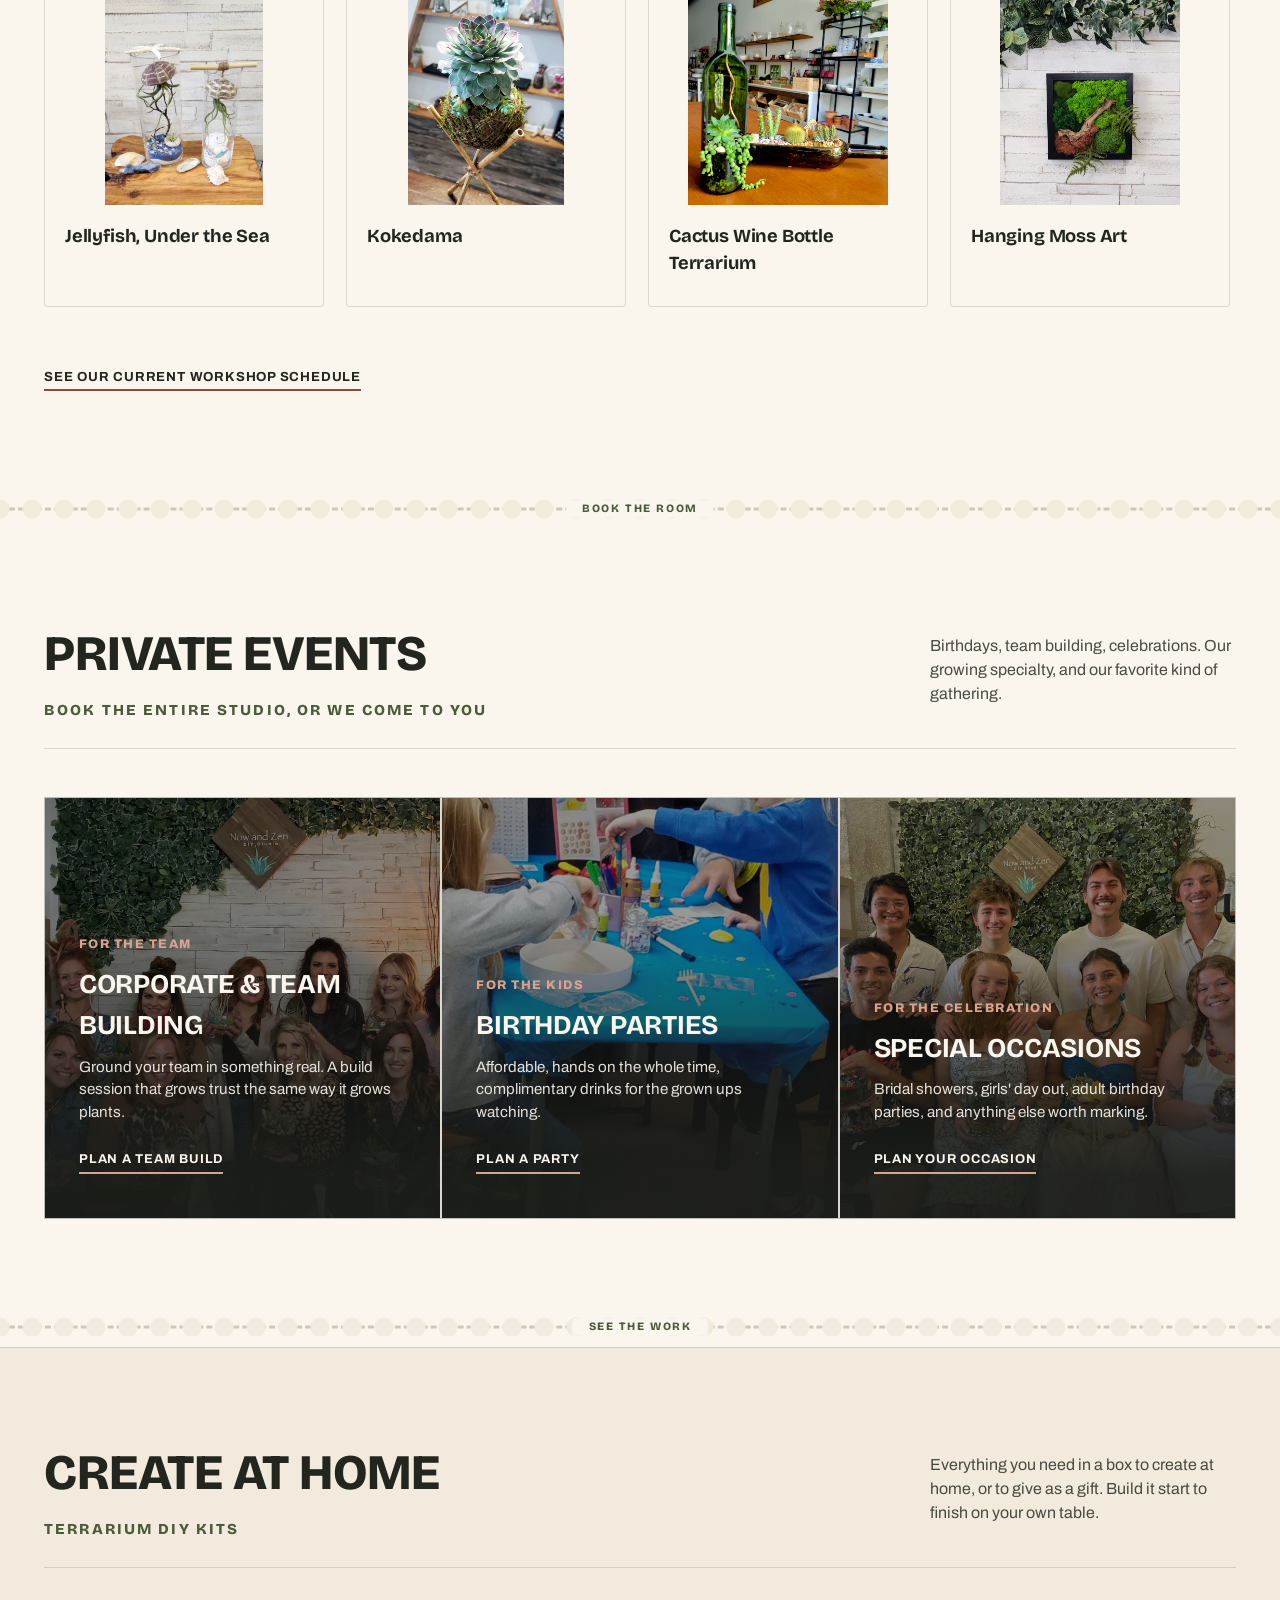
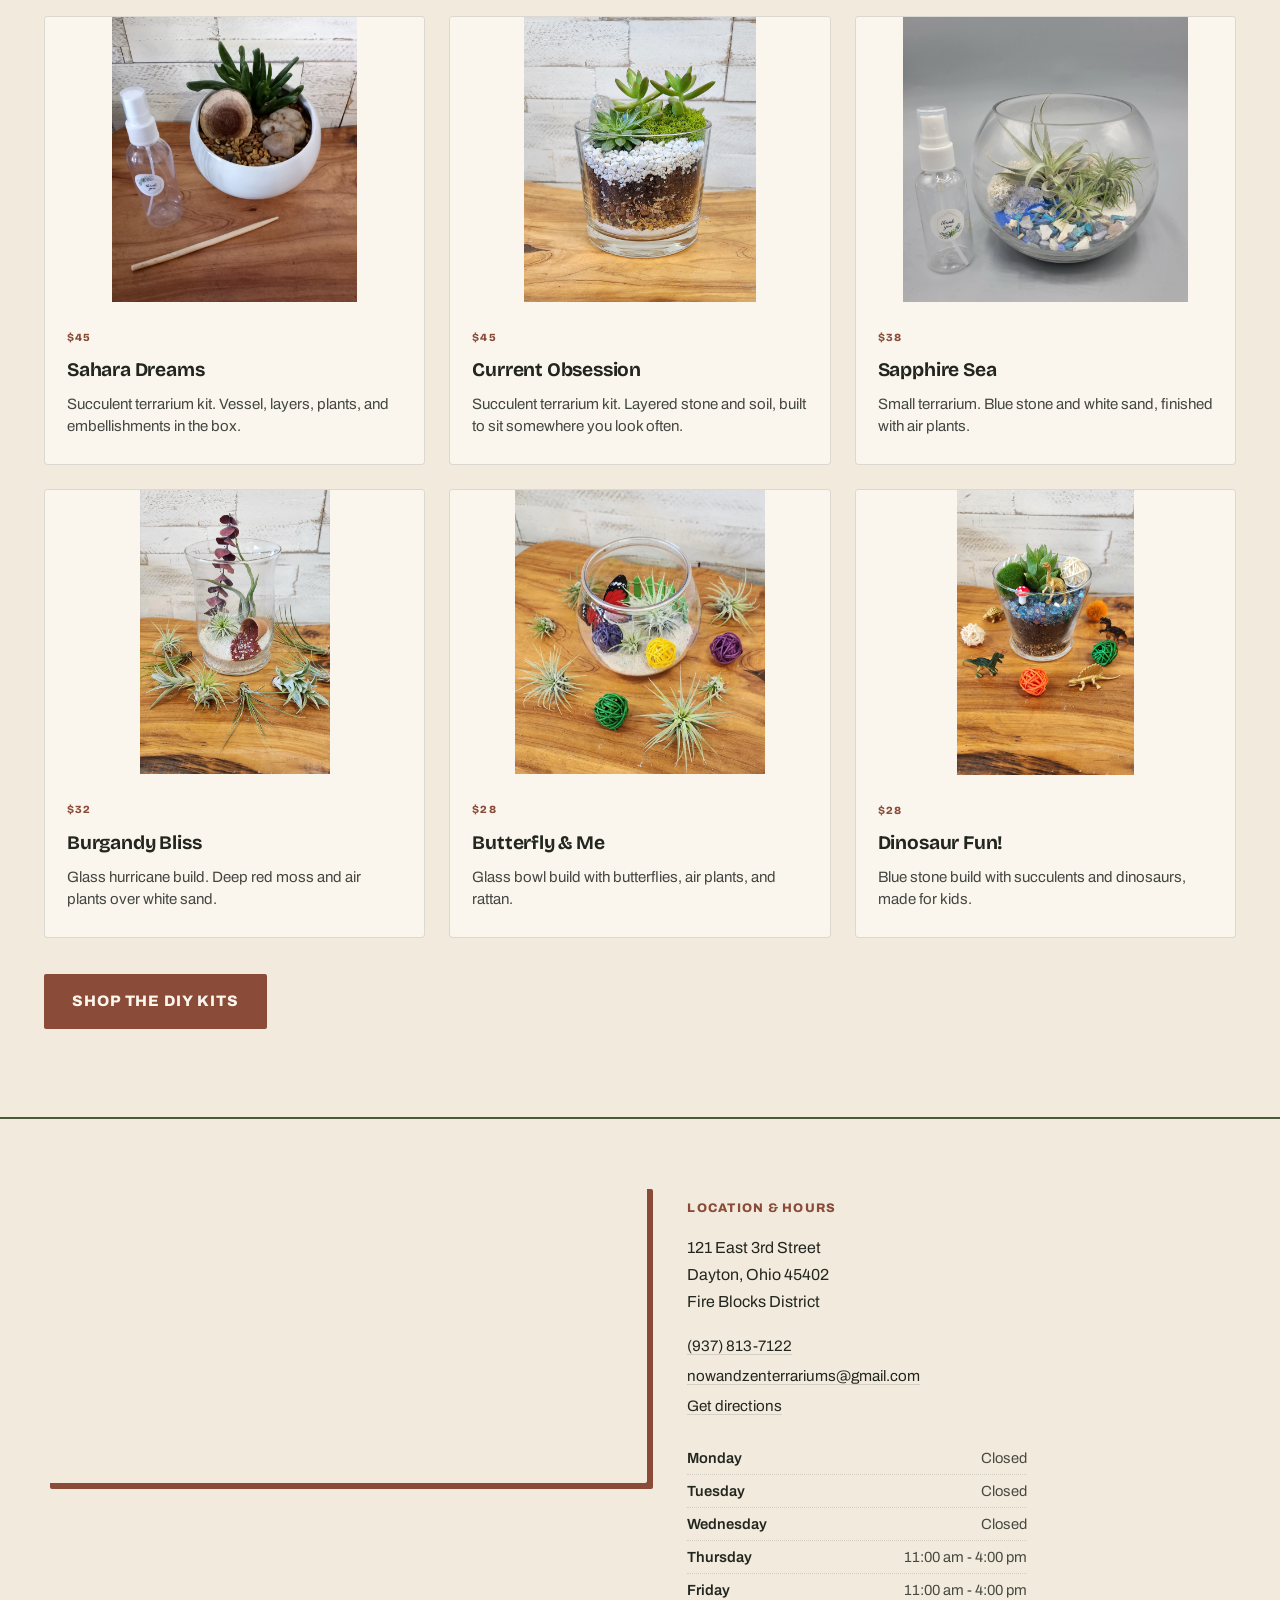
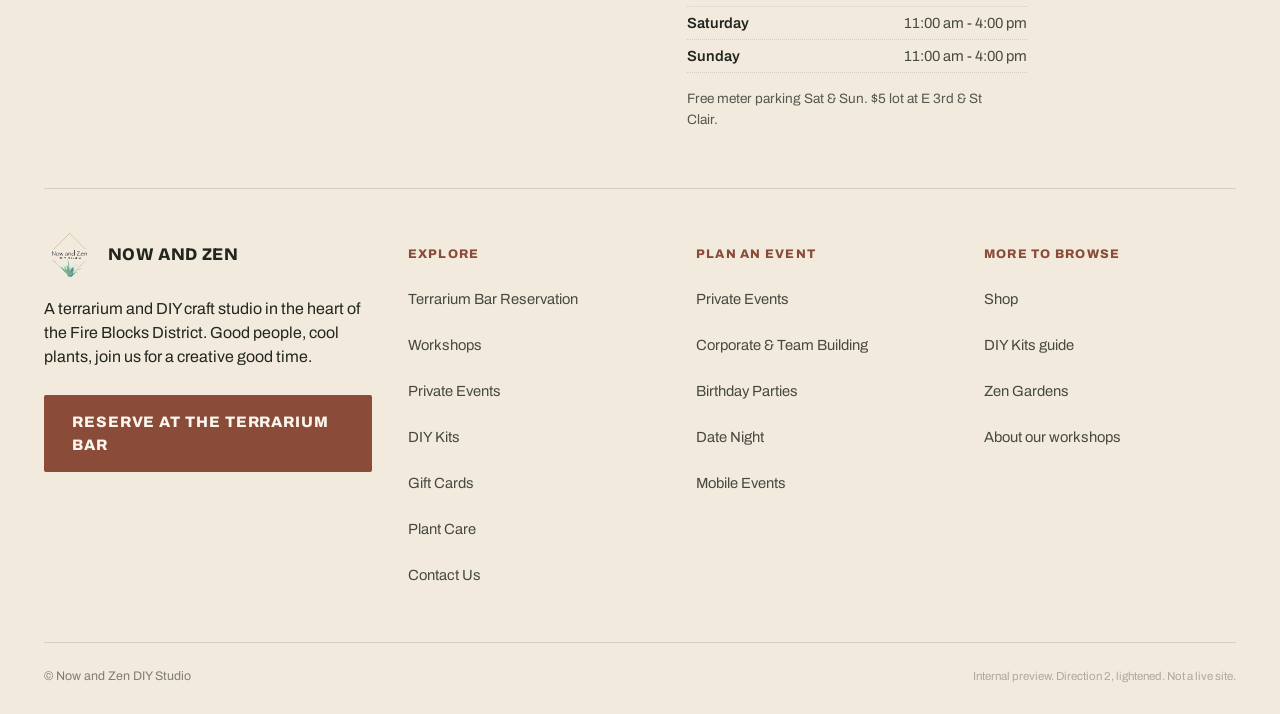
==== commit b6706fa4: "DIY Kits card text flip (D2); date-night.html reworked to drop night framing per owner (D3)" ====
--- a/index.html
+++ b/index.html
@@ -193,9 +193,12 @@
 
         <article class="feature-card">
           <div class="feature-photo"><img src="img/everyday-diy-kits.png" alt="A Terrarium DIY Kit: planted bowl, kit box, and sealed bags of soil and stones"></div>
+          <!-- Per owner clarification 2026-07-24: the "DIY Kits needs to be flipped" note (D2) meant
+               the text order on this card, not its position in the row of 6 -- so unlike the other 5
+               cards (tag, then title), this one leads with the title and the tag comes second. -->
           <div class="feature-body">
+            <h3>DIY kits</h3>
             <span class="feature-tag">To Go</span>
-            <h3>DIY kits</h3>
             <p>Everything you need in a box to create at home, or to give as a gift.</p>
           </div>
         </article>
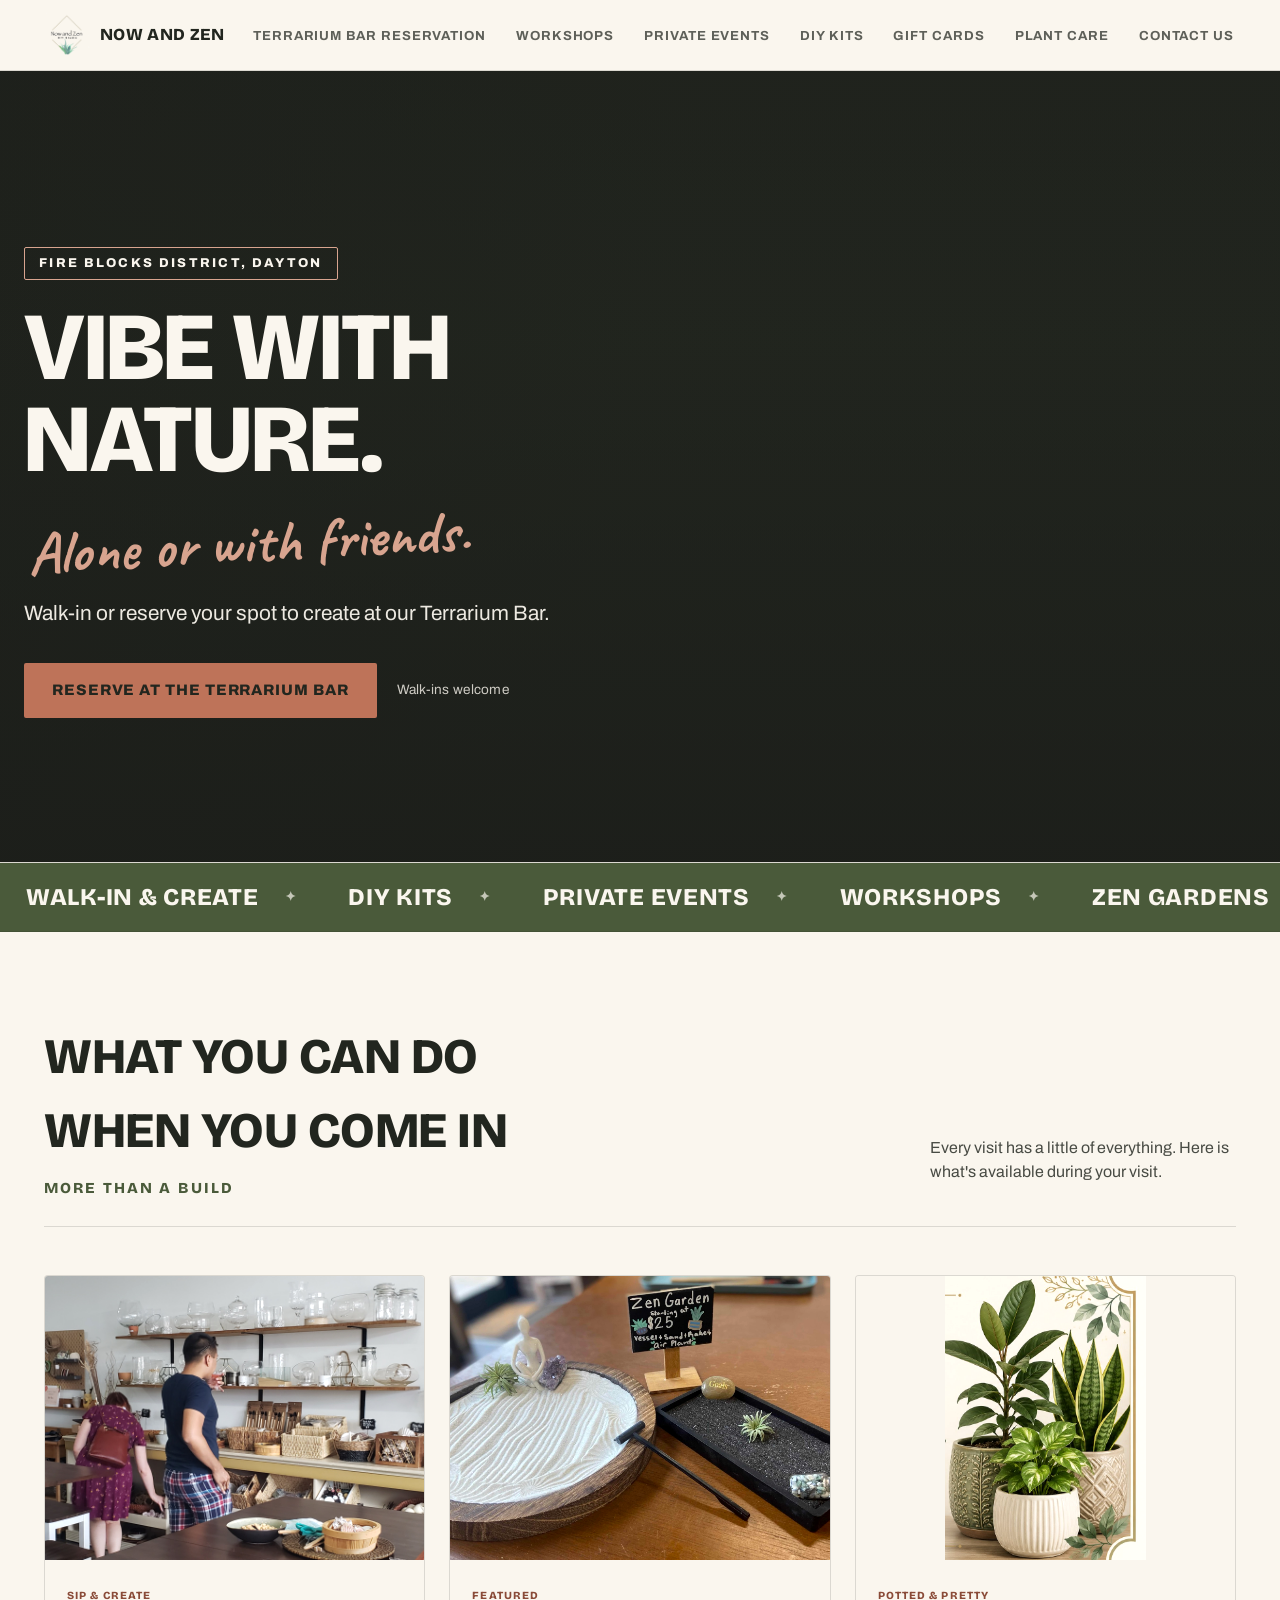
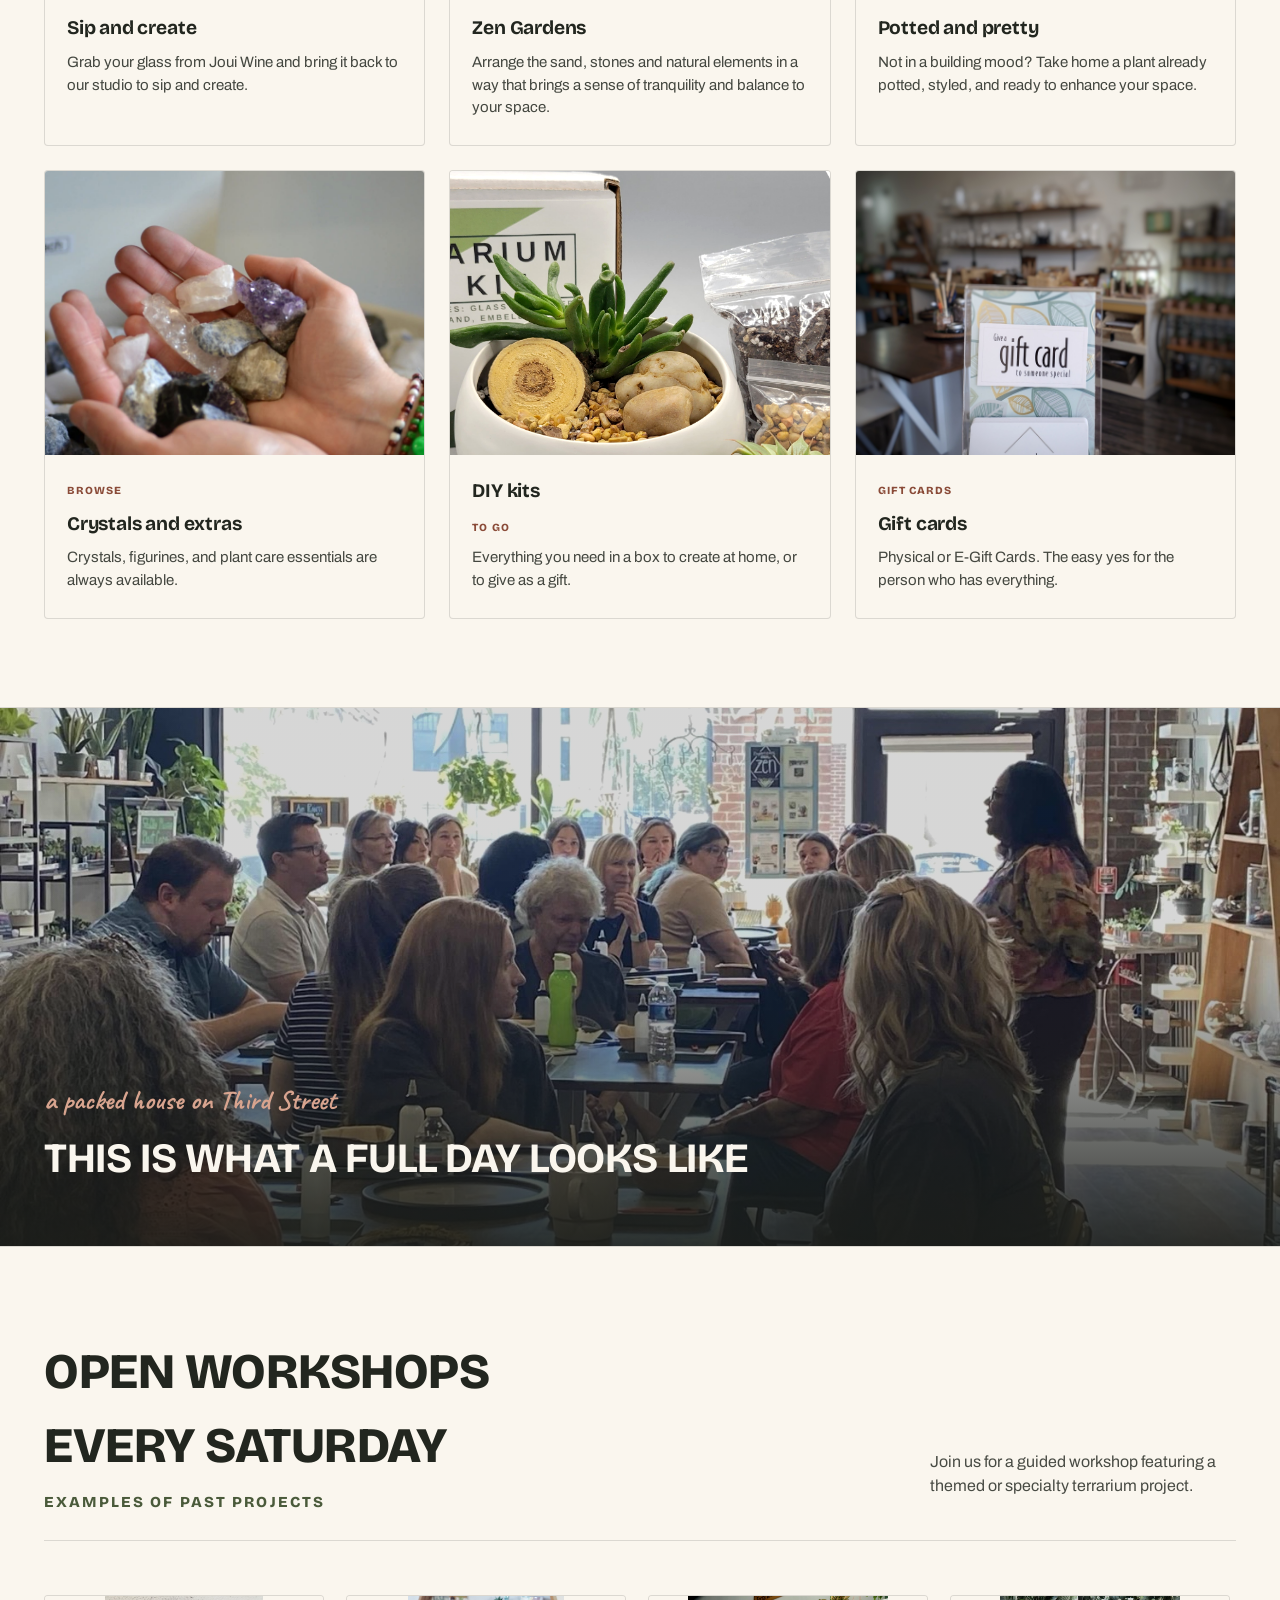
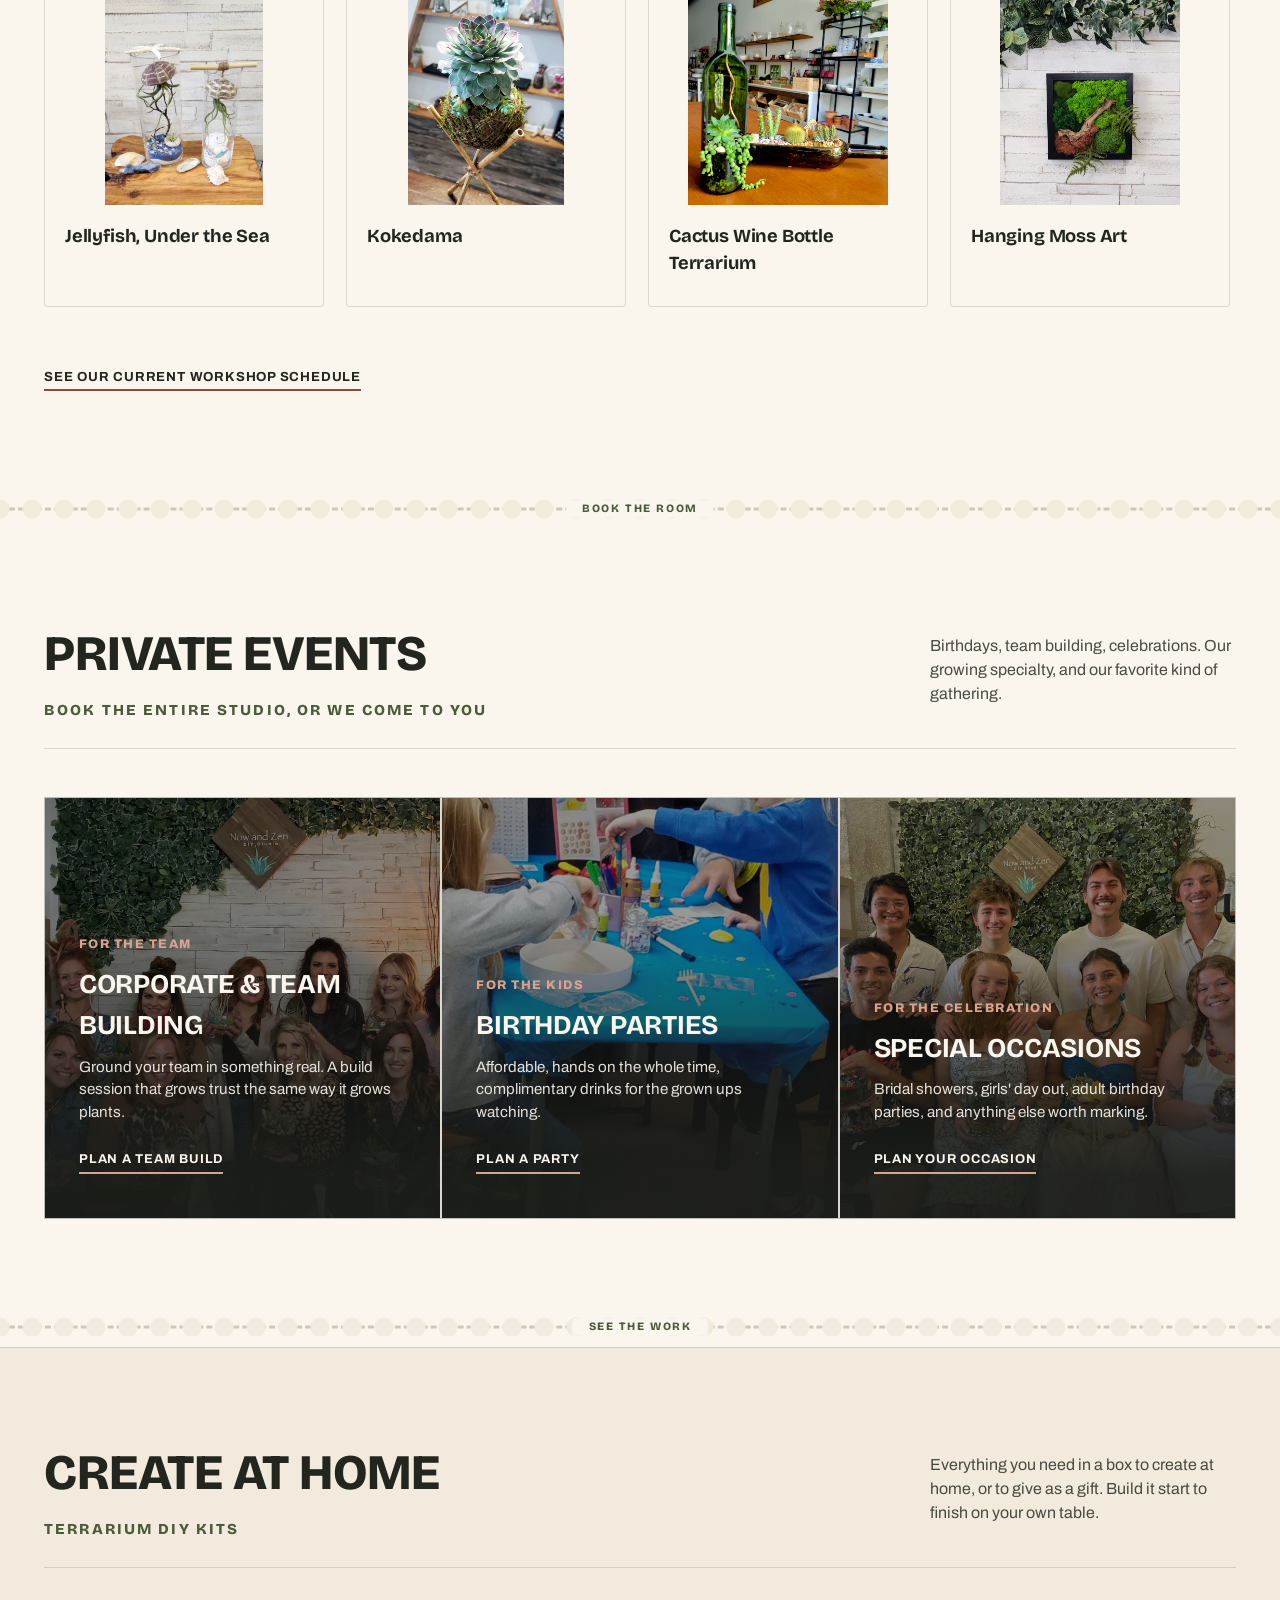
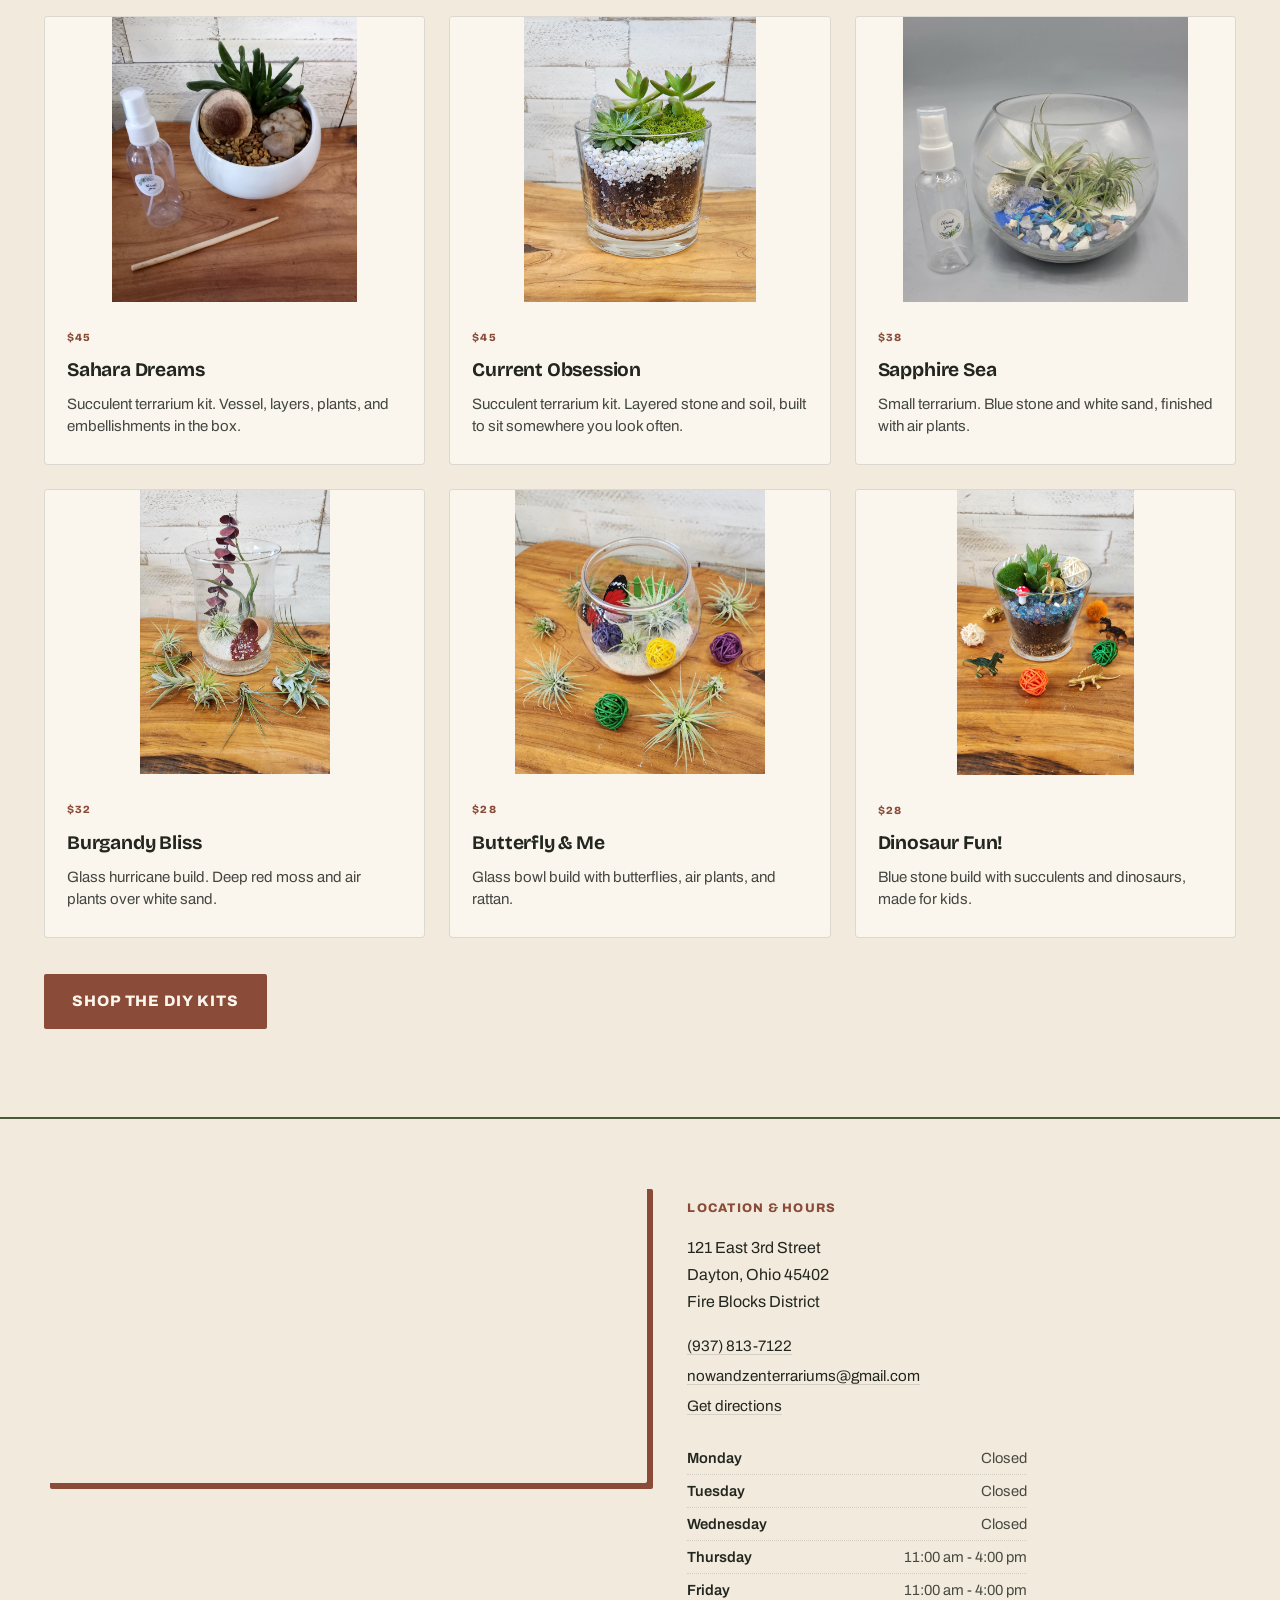
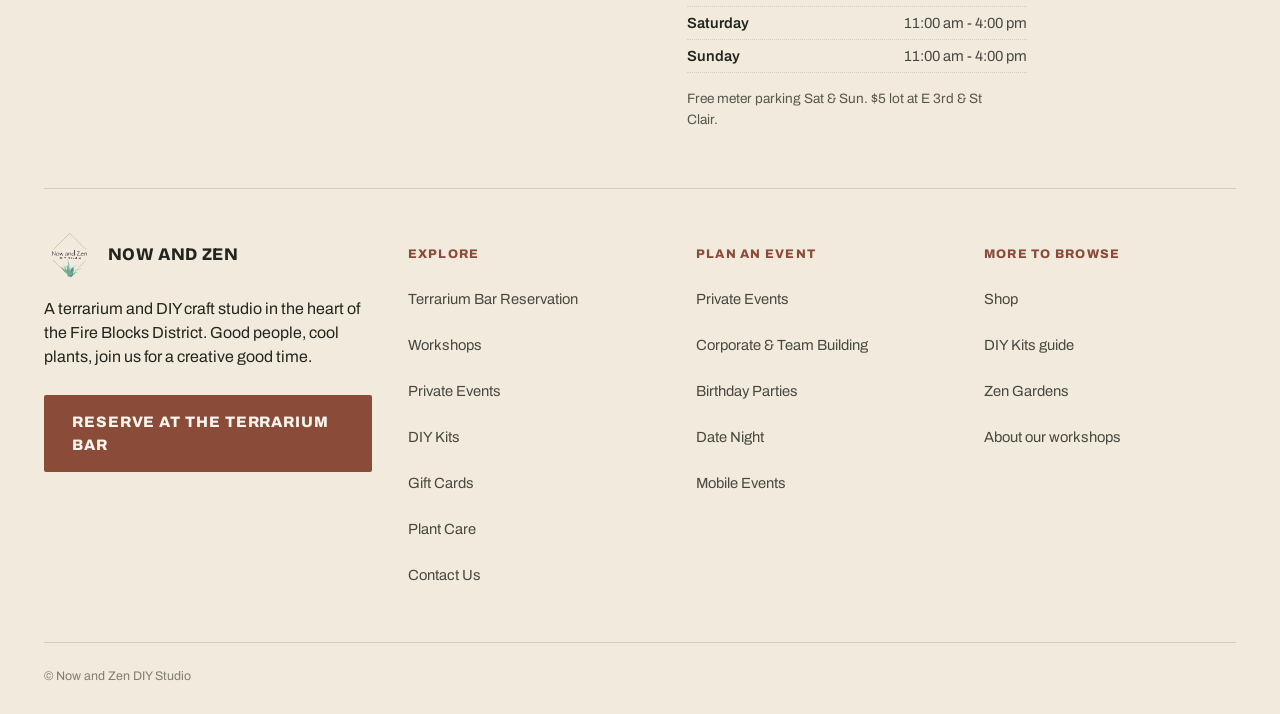
==== commit 22169ac9: "Remove internal preview label from live site footer The concept-comparison label ("Internal preview." ====
--- a/index.html
+++ b/index.html
@@ -3,21 +3,19 @@
 <head>
 <meta charset="UTF-8">
 <meta name="viewport" content="width=device-width, initial-scale=1.0">
-<!-- SEO: staging keeps noindex; remove this line at go-live on the real domain. DOMAIN = https://nowandzendiy.com [NEEDS: Paula domain confirm] -->
-<meta name="robots" content="noindex, nofollow">
 <title>Now and Zen DIY Studio | Terrariums, Workshops &amp; Private Events in Dayton</title>
 <meta name="description" content="A terrarium and DIY craft studio in the Fire Blocks District of downtown Dayton, Ohio. Walk in and build at the Terrarium Bar, book a workshop, or host a private event.">
-<link rel="canonical" href="https://nowandzendiy.com/">
+<link rel="canonical" href="https://shopnowandzen.com/">
 <meta property="og:type" content="website">
 <meta property="og:site_name" content="Now and Zen DIY Studio">
 <meta property="og:title" content="Now and Zen DIY Studio | Terrariums, Workshops &amp; Private Events in Dayton">
 <meta property="og:description" content="A terrarium and DIY craft studio in the Fire Blocks District of downtown Dayton, Ohio. Walk in and build at the Terrarium Bar, book a workshop, or host a private event.">
-<meta property="og:url" content="https://nowandzendiy.com/">
-<meta property="og:image" content="https://nowandzendiy.com/img/studio-wide.jpg">
+<meta property="og:url" content="https://shopnowandzen.com/">
+<meta property="og:image" content="https://shopnowandzen.com/img/studio-wide.jpg">
 <meta name="twitter:card" content="summary_large_image">
 <meta name="twitter:title" content="Now and Zen DIY Studio | Terrariums, Workshops &amp; Private Events in Dayton">
 <meta name="twitter:description" content="Terrarium building, workshops, and private events in downtown Dayton, Ohio.">
-<meta name="twitter:image" content="https://nowandzendiy.com/img/studio-wide.jpg">
+<meta name="twitter:image" content="https://shopnowandzen.com/img/studio-wide.jpg">
 <link rel="preconnect" href="https://fonts.googleapis.com">
 <link rel="preconnect" href="https://fonts.gstatic.com" crossorigin>
 <link href="https://fonts.googleapis.com/css2?family=Bricolage+Grotesque:opsz,wght@12..96,400;12..96,600;12..96,700;12..96,800&family=Archivo:wght@400;500;600;700;800&family=Caveat:wght@600;700&display=swap" rel="stylesheet">
@@ -27,13 +25,13 @@
 {
   "@context": "https://schema.org",
   "@type": "LocalBusiness",
-  "@id": "https://nowandzendiy.com/#business",
+  "@id": "https://shopnowandzen.com/#business",
   "name": "Now and Zen DIY Studio",
   "description": "A terrarium and DIY craft studio in the Fire Blocks District of downtown Dayton, Ohio. Walk-in terrarium building at the Terrarium Bar, workshops, and private events.",
-  "url": "https://nowandzendiy.com/",
+  "url": "https://shopnowandzen.com/",
   "telephone": "+1-937-813-7122",
   "email": "nowandzenterrariums@gmail.com",
-  "image": "https://nowandzendiy.com/img/studio-wide.jpg",
+  "image": "https://shopnowandzen.com/img/studio-wide.jpg",
   "priceRange": "$$",
   "address": {
     "@type": "PostalAddress",
@@ -68,12 +66,12 @@
     <nav aria-label="Primary">
       <ul class="nav-links" id="navLinks">
         <li><a href="terrarium-bar-reservation.html">Terrarium Bar Reservation</a></li>
-        <li><a href="https://www.shopnowandzen.com/open-workshop" target="_blank" rel="noopener">Workshops</a></li>
+        <li><a href="https://booking.shopnowandzen.com/open-workshop" target="_blank" rel="noopener">Workshops</a></li>
         <li><a href="index.html#private-teaser">Private Events</a></li>
-        <li><a href="https://www.shopnowandzen.com/diy-kits" target="_blank" rel="noopener">DIY Kits</a></li>
+        <li><a href="https://booking.shopnowandzen.com/diy-kits" target="_blank" rel="noopener">DIY Kits</a></li>
         <li><a href="gift-cards.html">Gift Cards</a></li>
         <li><a href="plant-care.html">Plant Care</a></li>
-        <li><a href="https://www.shopnowandzen.com/contact-us" target="_blank" rel="noopener">Contact Us</a></li>
+        <li><a href="https://booking.shopnowandzen.com/contact-us" target="_blank" rel="noopener">Contact Us</a></li>
       </ul>
     </nav>
     <button class="nav-toggle" id="navToggle" aria-expanded="false" aria-controls="navLinks" aria-label="Toggle menu">&#9776;</button>
@@ -275,7 +273,7 @@
           <div class="strip-body"><h3>Succulent Pumpkin</h3></div>
         </article>
       </div>
-      <div style="margin-top:28px;"><a href="https://www.shopnowandzen.com/open-workshop" target="_blank" rel="noopener" class="btn-ghost"><span>See our current workshop schedule</span></a></div>
+      <div style="margin-top:28px;"><a href="https://booking.shopnowandzen.com/open-workshop" target="_blank" rel="noopener" class="btn-ghost"><span>See our current workshop schedule</span></a></div>
     </div>
   </section>
 
@@ -303,7 +301,7 @@
             <span class="event-kicker">For the team</span>
             <h3>Corporate &amp; Team Building</h3>
             <p>Ground your team in something real. A build session that grows trust the same way it grows plants.</p>
-            <a href="https://www.shopnowandzen.com/private" target="_blank" rel="noopener" class="event-link"><span>Plan a team build</span></a>
+            <a href="https://booking.shopnowandzen.com/private" target="_blank" rel="noopener" class="event-link"><span>Plan a team build</span></a>
           </div>
         </div>
         <div class="event-panel">
@@ -312,7 +310,7 @@
             <span class="event-kicker">For the kids</span>
             <h3>Birthday Parties</h3>
             <p>Affordable, hands on the whole time, complimentary drinks for the grown ups watching.</p>
-            <a href="https://www.shopnowandzen.com/private" target="_blank" rel="noopener" class="event-link"><span>Plan a party</span></a>
+            <a href="https://booking.shopnowandzen.com/private" target="_blank" rel="noopener" class="event-link"><span>Plan a party</span></a>
           </div>
         </div>
         <div class="event-panel">
@@ -321,7 +319,7 @@
             <span class="event-kicker">For the celebration</span>
             <h3>Special Occasions</h3>
             <p>Bridal showers, girls' day out, adult birthday parties, and anything else worth marking.</p>
-            <a href="https://www.shopnowandzen.com/private" target="_blank" rel="noopener" class="event-link"><span>Plan your occasion</span></a>
+            <a href="https://booking.shopnowandzen.com/private" target="_blank" rel="noopener" class="event-link"><span>Plan your occasion</span></a>
           </div>
         </div>
       </div>
@@ -348,7 +346,7 @@
 
       <div class="features-grid">
         <article class="feature-card">
-          <a href="https://www.shopnowandzen.com/product/-sahara-dreams-succulent-terrarium-kit/305" target="_blank" rel="noopener" style="text-decoration:none; color:inherit;">
+          <a href="https://booking.shopnowandzen.com/product/-sahara-dreams-succulent-terrarium-kit/305" target="_blank" rel="noopener" style="text-decoration:none; color:inherit;">
             <div class="feature-photo"><img src="img/sahara-dreams-kit.jpg" alt="Sahara Dreams succulent terrarium kit, boxed with vessel, base layers, and plants"></div>
             <div class="feature-body">
               <span class="feature-tag">$45</span>
@@ -359,7 +357,7 @@
         </article>
 
         <article class="feature-card">
-          <a href="https://www.shopnowandzen.com/product/-current-obsession-succulent-terrarium-kit/8" target="_blank" rel="noopener" style="text-decoration:none; color:inherit;">
+          <a href="https://booking.shopnowandzen.com/product/-current-obsession-succulent-terrarium-kit/8" target="_blank" rel="noopener" style="text-decoration:none; color:inherit;">
             <div class="feature-photo"><img src="img/current-obsession.jpg" alt="Current Obsession, a layered succulent terrarium with white stones, green moss, and a crystal"></div>
             <div class="feature-body">
               <span class="feature-tag">$45</span>
@@ -370,7 +368,7 @@
         </article>
 
         <article class="feature-card">
-          <a href="https://www.shopnowandzen.com/product/-sapphire-sea-small-terrarium/1" target="_blank" rel="noopener" style="text-decoration:none; color:inherit;">
+          <a href="https://booking.shopnowandzen.com/product/-sapphire-sea-small-terrarium/1" target="_blank" rel="noopener" style="text-decoration:none; color:inherit;">
             <div class="feature-photo"><img src="img/sapphire-sea.jpg" alt="Sapphire Sea, a small round terrarium with blue stones, white sand, and air plants"></div>
             <div class="feature-body">
               <span class="feature-tag">$38</span>
@@ -381,7 +379,7 @@
         </article>
 
         <article class="feature-card">
-          <a href="https://www.shopnowandzen.com/product/burgandy-bliss/4WVRHJLE4BR2WCW3FONBHQJN" target="_blank" rel="noopener" style="text-decoration:none; color:inherit;">
+          <a href="https://booking.shopnowandzen.com/product/burgandy-bliss/4WVRHJLE4BR2WCW3FONBHQJN" target="_blank" rel="noopener" style="text-decoration:none; color:inherit;">
             <div class="feature-photo"><img src="img/burgandy-bliss.jpg" alt="Burgandy Bliss, a glass hurricane terrarium with deep red foliage and air plants"></div>
             <div class="feature-body">
               <span class="feature-tag">$32</span>
@@ -392,7 +390,7 @@
         </article>
 
         <article class="feature-card">
-          <a href="https://www.shopnowandzen.com/product/butterfly-me/ITHCJECYFBVDNGOEBP4JXENK" target="_blank" rel="noopener" style="text-decoration:none; color:inherit;">
+          <a href="https://booking.shopnowandzen.com/product/butterfly-me/ITHCJECYFBVDNGOEBP4JXENK" target="_blank" rel="noopener" style="text-decoration:none; color:inherit;">
             <div class="feature-photo"><img src="img/butterflies-and-me.jpg" alt="Butterfly and Me, a glass bowl terrarium with butterflies, air plants, and rattan balls"></div>
             <div class="feature-body">
               <span class="feature-tag">$28</span>
@@ -403,7 +401,7 @@
         </article>
 
         <article class="feature-card">
-          <a href="https://www.shopnowandzen.com/product/dinosaur-fun-/Z3AI63P22QMHXIHNWQKO5G2H" target="_blank" rel="noopener" style="text-decoration:none; color:inherit;">
+          <a href="https://booking.shopnowandzen.com/product/dinosaur-fun-/Z3AI63P22QMHXIHNWQKO5G2H" target="_blank" rel="noopener" style="text-decoration:none; color:inherit;">
             <div class="feature-photo"><img src="img/kids-dino-diy.jpg" alt="Dinosaur Fun, a glass terrarium with a succulent, blue stones, and toy dinosaurs staged around it"></div>
             <div class="feature-body">
               <span class="feature-tag">$28</span>
@@ -415,7 +413,7 @@
       </div>
 
       <div style="margin-top:36px;">
-        <a href="https://www.shopnowandzen.com/diy-kits" target="_blank" rel="noopener" class="btn-primary">Shop the DIY kits</a>
+        <a href="https://booking.shopnowandzen.com/diy-kits" target="_blank" rel="noopener" class="btn-primary">Shop the DIY kits</a>
       </div>
     </div>
   </section>
@@ -470,12 +468,12 @@
       <div class="footer-col">
         <h4>Explore</h4>
         <a href="terrarium-bar-reservation.html">Terrarium Bar Reservation</a>
-        <a href="https://www.shopnowandzen.com/open-workshop" target="_blank" rel="noopener">Workshops</a>
+        <a href="https://booking.shopnowandzen.com/open-workshop" target="_blank" rel="noopener">Workshops</a>
         <a href="index.html#private-teaser">Private Events</a>
-        <a href="https://www.shopnowandzen.com/diy-kits" target="_blank" rel="noopener">DIY Kits</a>
+        <a href="https://booking.shopnowandzen.com/diy-kits" target="_blank" rel="noopener">DIY Kits</a>
         <a href="gift-cards.html">Gift Cards</a>
         <a href="plant-care.html">Plant Care</a>
-        <a href="https://www.shopnowandzen.com/contact-us" target="_blank" rel="noopener">Contact Us</a>
+        <a href="https://booking.shopnowandzen.com/contact-us" target="_blank" rel="noopener">Contact Us</a>
       </div>
       <div class="footer-col">
         <h4>Plan an event</h4>
@@ -495,7 +493,6 @@
     </div>
     <div class="footer-bottom">
       <span>&copy; Now and Zen DIY Studio</span>
-      <span class="footer-note">Internal preview. Direction 2, lightened. Not a live site.</span>
     </div>
   </div>
 </footer>
--- a/assets/styles.css
+++ b/assets/styles.css
@@ -534,7 +534,6 @@
 .footer-col a{padding:8px 0; margin-bottom:2px; min-height:44px; box-sizing:border-box;}
 .footer-col a:hover{opacity:1; text-decoration:underline;}
 .footer-bottom{display:flex; justify-content:space-between; align-items:center; padding-top:24px; flex-wrap:wrap; gap:12px; font-size:0.78rem; opacity:0.55;}
-.footer-note{font-size:0.72rem; opacity:0.6; max-width:60ch;}
 
 /* Location block (owner notes 2026-07-21, slide 14): map + hours + contact, replaces the Visit page */
 .footer-locate{display:grid; grid-template-columns:1.1fr 1fr; gap:40px; align-items:start; padding-bottom:44px; margin-bottom:40px; border-bottom:1px solid var(--line);}
